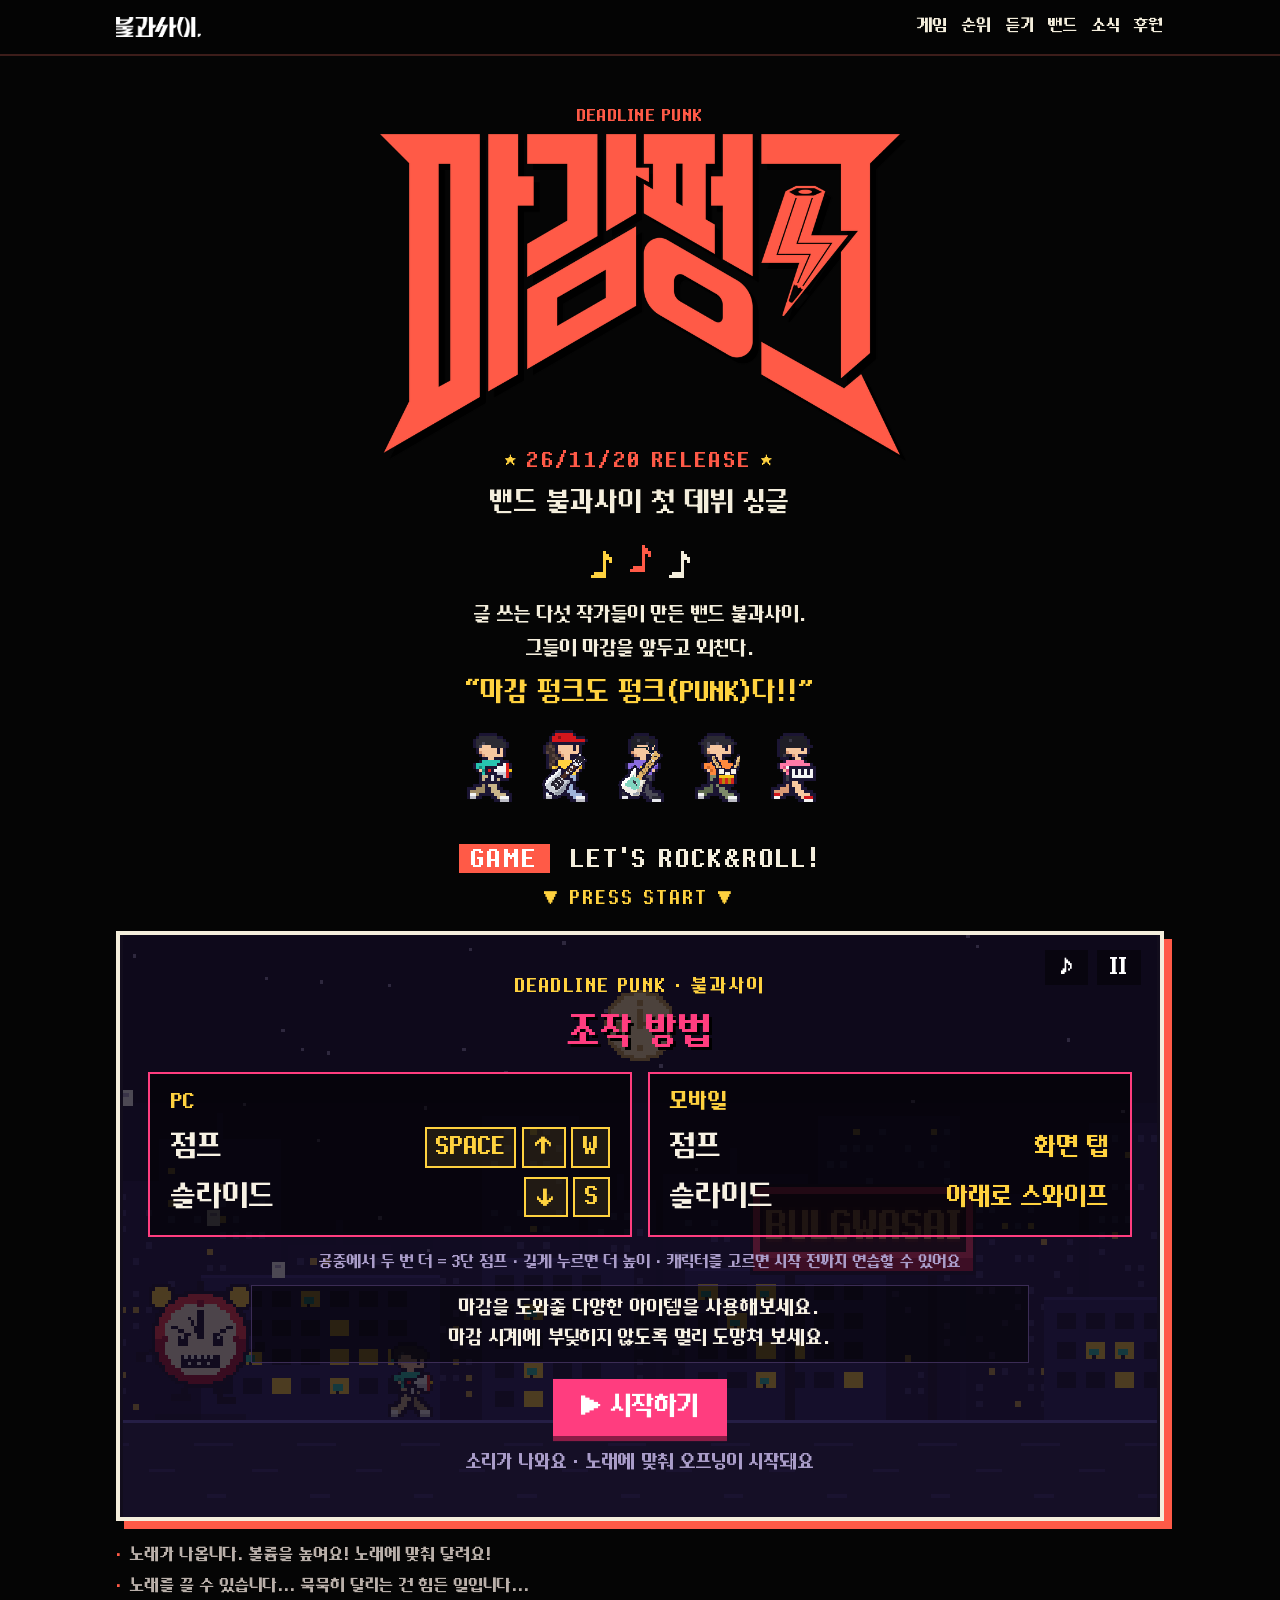
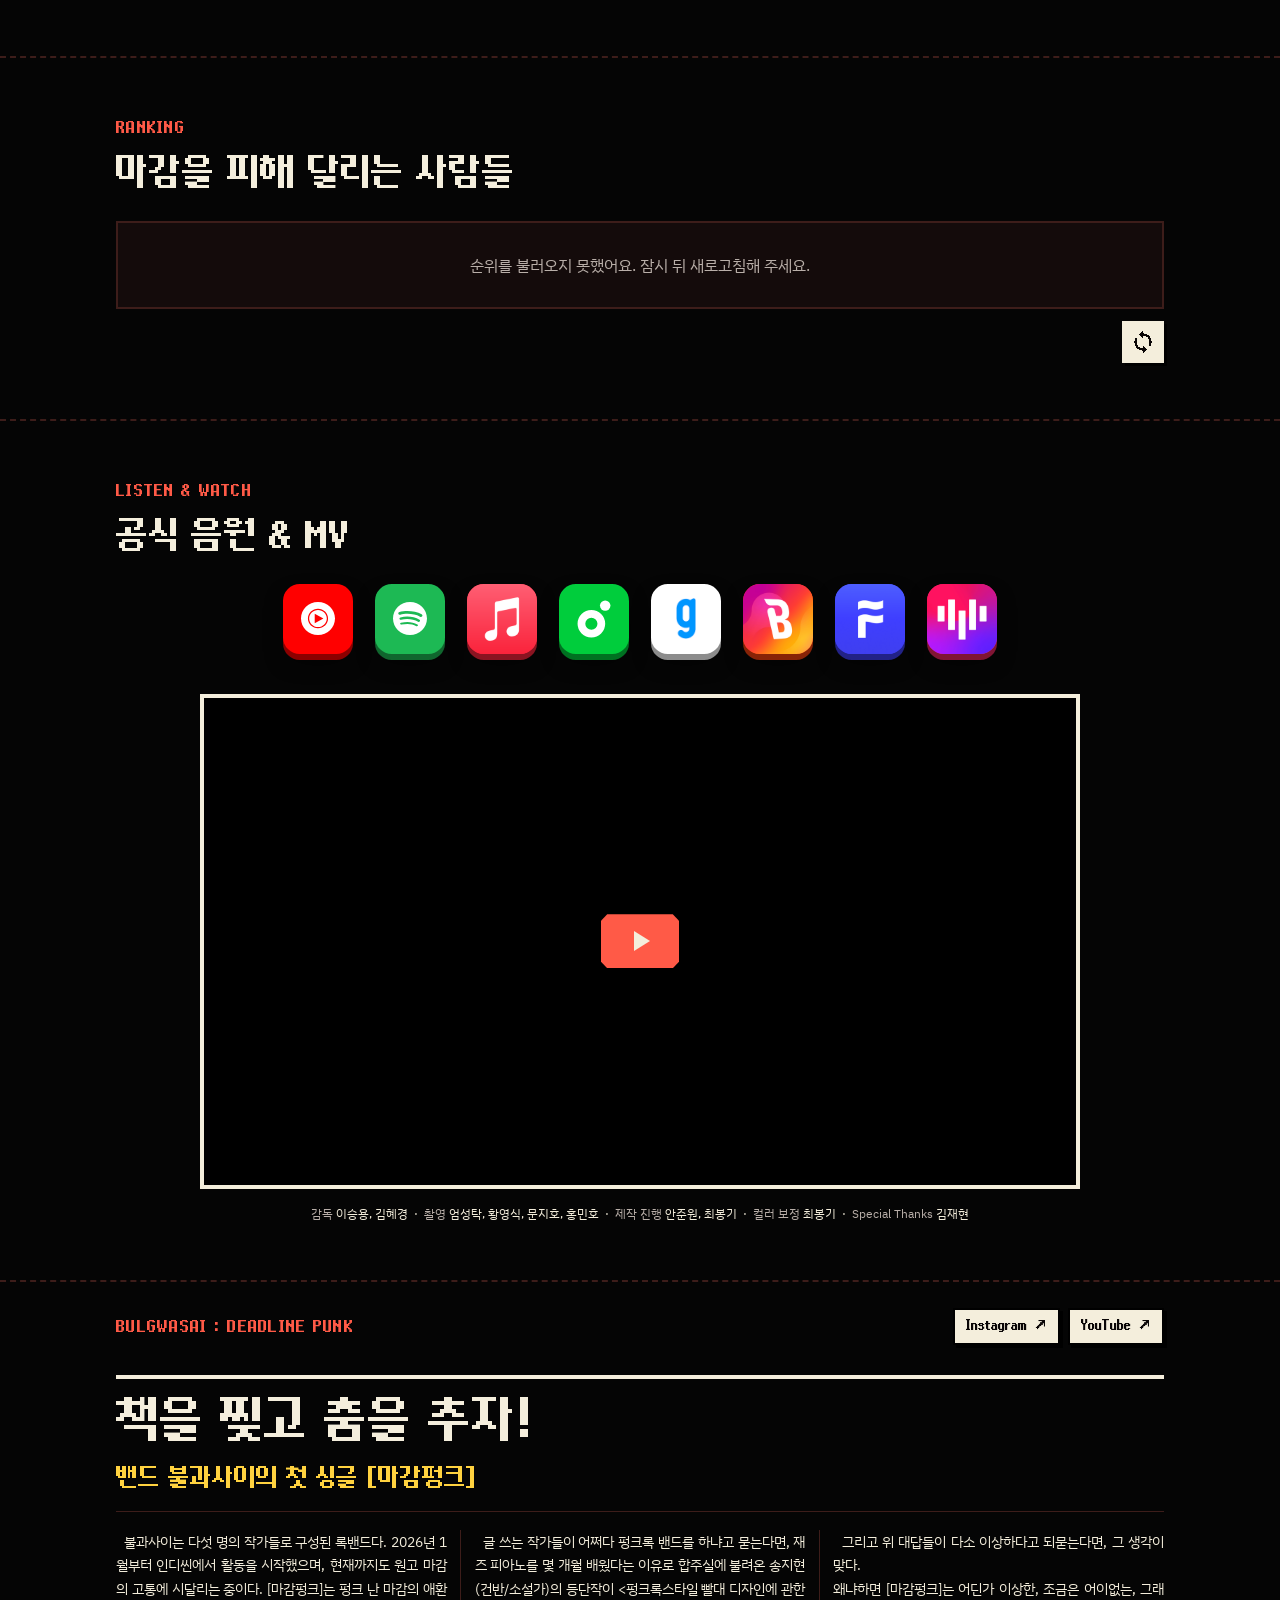
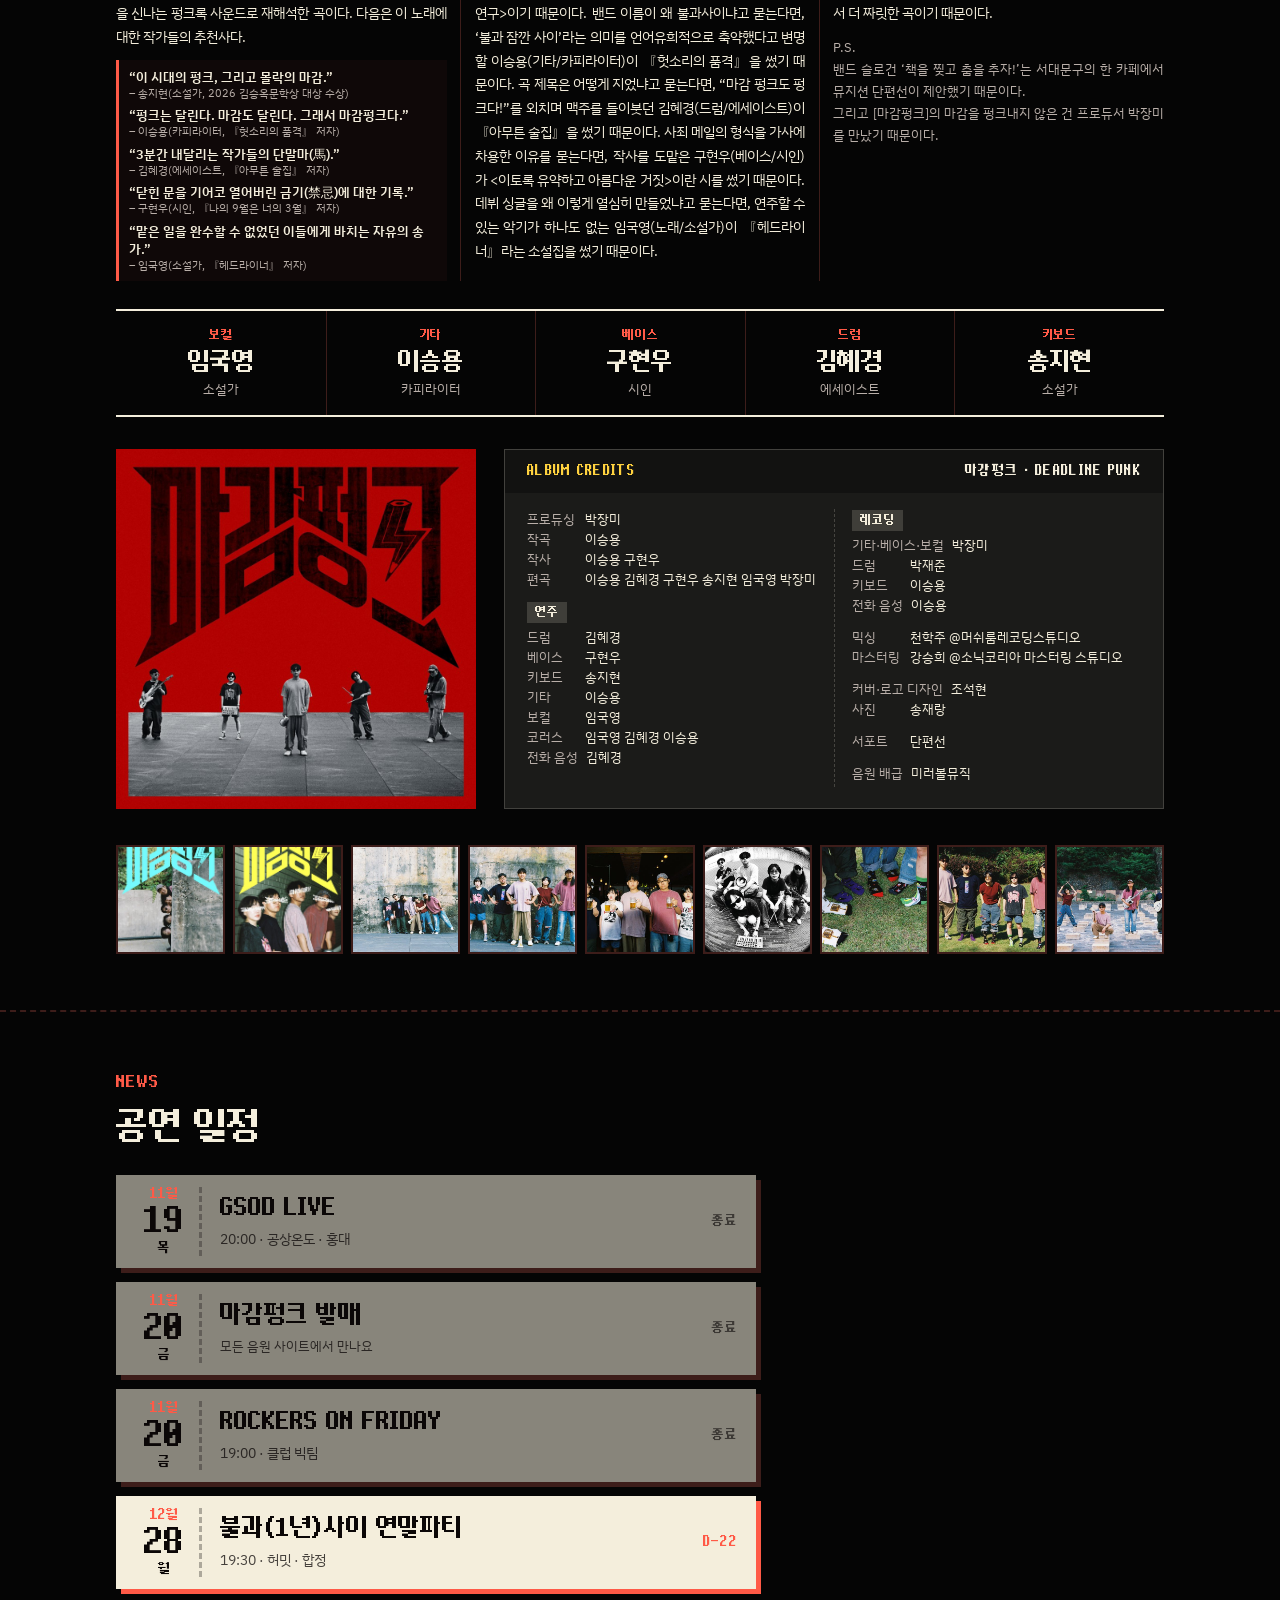
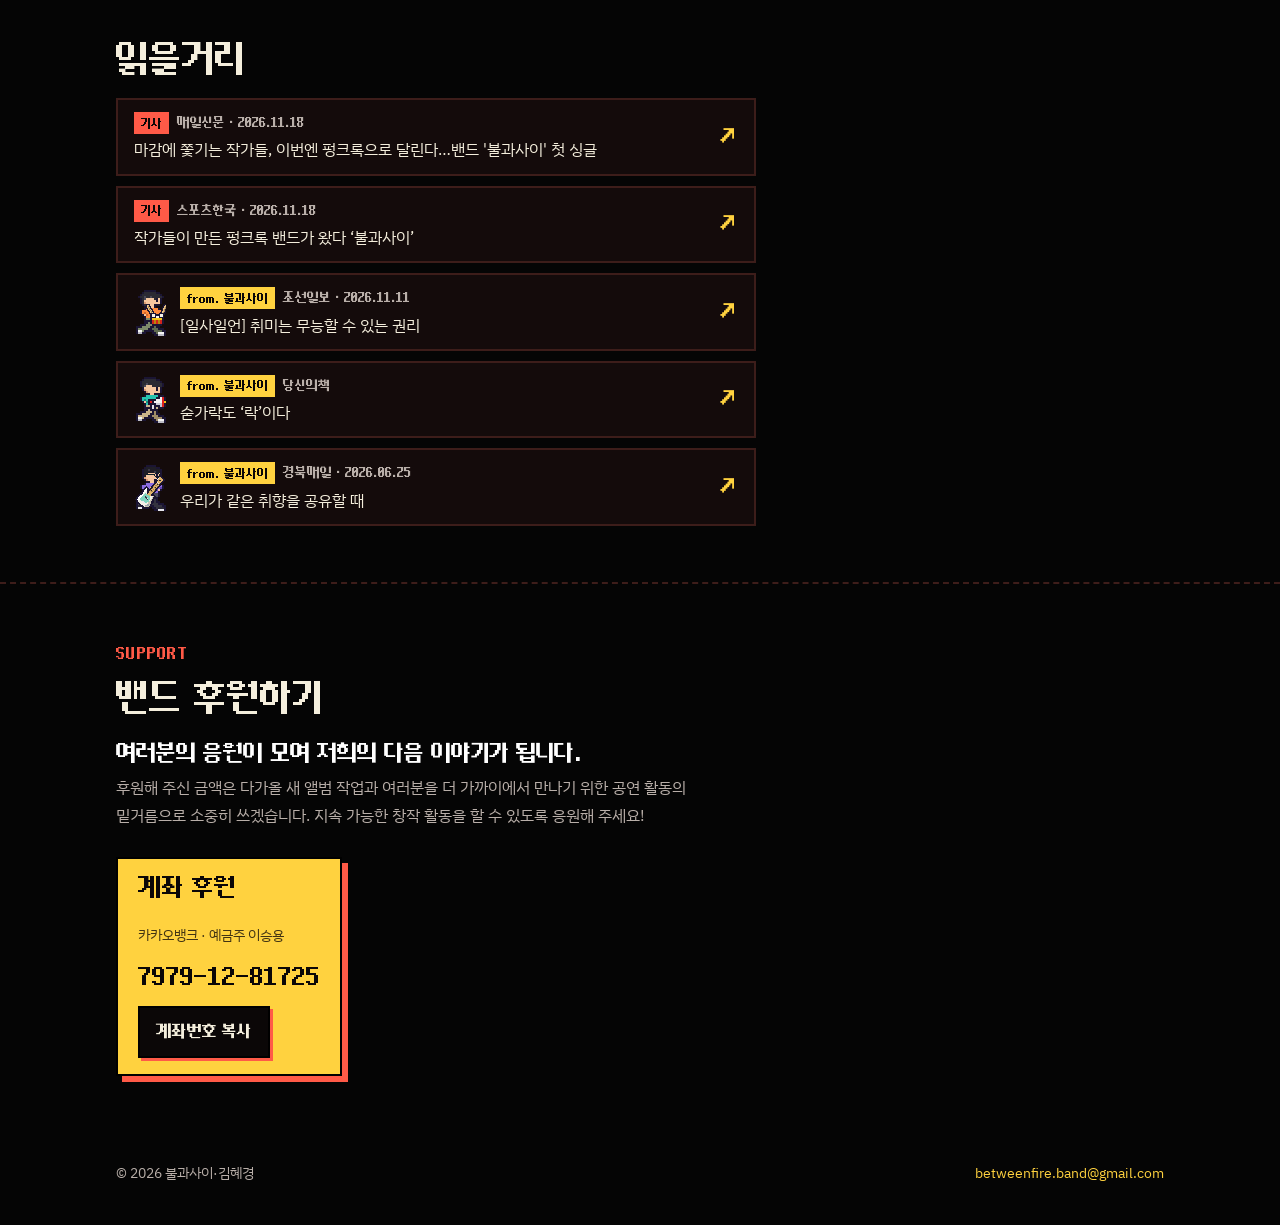
==== index.html @ e988d2bb "Deploy: streaming links, MV inline play, icons, cache v35 Co-Authored-By: Claude Sonnet 5.5 <noreply" ====
<!doctype html>
<html lang="ko">
<head>
<meta charset="utf-8">
<meta name="viewport" content="width=device-width, initial-scale=1, viewport-fit=cover">
<title>불과사이: 마감펑크</title>
<meta name="description" content="밴드 불과사이의 첫 데뷔 싱글 '마감펑크' 26/11/20 발매. 마감을 피해 달리는 러너 게임으로 순위를 겨뤄 보세요.">
<meta property="og:title" content="불과사이: 마감펑크">
<meta property="og:description" content="밴드 불과사이의 첫 데뷔 싱글 '마감펑크' 11.20 공개">
<meta property="og:type" content="website">
<meta property="og:site_name" content="불과사이">
<meta property="og:url" content="https://bulgwasai.com/">
<meta property="og:image" content="https://bulgwasai.com/img/og-thumbnail.png">
<meta property="og:image:width" content="1200">
<meta property="og:image:height" content="630">
<meta property="og:image:alt" content="마감펑크 DEADLINE PUNK · 2026.11.20 싱글 발매">
<meta name="twitter:card" content="summary_large_image">
<meta name="twitter:title" content="불과사이: 마감펑크">
<meta name="twitter:description" content="밴드 불과사이의 첫 데뷔 싱글 '마감펑크' 11.20 공개">
<meta name="twitter:image" content="https://bulgwasai.com/img/og-thumbnail.png">
<link rel="canonical" href="https://bulgwasai.com/">
<link rel="preload" href="fonts/Mulmaru.woff2" as="font" type="font/woff2" crossorigin>
<link rel="stylesheet" href="https://fonts.googleapis.com/css2?family=IBM+Plex+Sans+KR:wght@400;600&display=swap">
<link rel="stylesheet" href="styles.css?v=35">
</head>
<body>
<!--BODY-START-->
<header class="topbar">
  <div class="wrap">
    <a class="brand" href="#play"><img src="img/logo.png" alt="불과사이" width="205" height="48"></a>
    <nav class="nav" aria-label="섹션 바로가기">
      <a href="#play">게임</a>
      <a href="#rank">순위</a>
      <a href="#listen">듣기</a>
      <a href="#band">밴드</a>
      <a href="#schedule">소식</a>
      <a href="#support">후원</a>
    </nav>
  </div>
</header>

<main>
  <section id="play">
    <div class="wrap">
      <div class="hero-head">
        <div class="hero-title">
          <p class="kicker">DEADLINE PUNK</p>
          <h1 class="title-logo"><img src="img/title-logo.png" alt="마감펑크" width="900" height="555"></h1>
        </div>
      </div>

      <div class="release">
        <div class="ticket">
          <span class="t-label">26/11/20 RELEASE</span>
          <span class="t-main">밴드 불과사이 첫 데뷔 싱글</span>
          <span class="notes" aria-hidden="true"><i class="n1"></i><i class="n2"></i><i class="n3"></i></span>
        </div>
        <p class="mission">글 쓰는 다섯 작가들이 만든 밴드 불과사이.<br>그들이 마감을 앞두고 외친다.<span class="m-quote">“마감 펑크도 펑크(PUNK)다!!”</span></p>
        <ul class="crew" aria-label="게임 캐릭터 다섯 명">
          <li><span class="crew-sprite" style="--sheet:url(img/runners/vocal.png); --delay:-0.00s"></span></li>
          <li><span class="crew-sprite" style="--sheet:url(img/runners/guitar.png); --delay:-0.29s"></span></li>
          <li><span class="crew-sprite" style="--sheet:url(img/runners/bass.png); --delay:-0.58s"></span></li>
          <li><span class="crew-sprite" style="--sheet:url(img/runners/drums.png); --delay:-0.87s"></span></li>
          <li><span class="crew-sprite" style="--sheet:url(img/runners/keys.png); --delay:-1.16s"></span></li>
        </ul>
        <a class="leader" id="leader" href="#rank" aria-live="polite" hidden></a>
        <canvas class="crowd" id="crowd" width="130" height="24" aria-hidden="true" hidden></canvas>
        <a class="cue" href="#stage" aria-label="게임으로 이동">
          <span class="cue-game"><b>GAME</b> LET'S ROCK&amp;ROLL!</span>
          <span class="cue-go"><span>▼</span> PRESS START <span>▼</span></span>
        </a>
      </div>

      <div class="stage" id="stage">
        <div class="stage-empty" id="stage-empty">
          <div class="runner">&gt;&gt; RUN FROM THE DEADLINE &gt;&gt;</div>
          <p>게임을 준비하고 있어요. 아래에서 순위표 저장을 미리 시험해 볼 수 있습니다.</p>
          <form class="demo-form" id="demo-form">
            <input id="demo-name" aria-label="닉네임" maxlength="12" placeholder="닉네임 (12자)" autocomplete="nickname">
            <button class="btn" type="submit">테스트 기록 남기기</button>
          </form>
        </div>
      </div>
      <ul class="play-notes">
        <li>노래가 나옵니다. 볼륨을 높여요! 노래에 맞춰 달려요!</li>
        <li>노래를 끌 수 있습니다... 묵묵히 달리는 건 힘든 일입니다...</li>
      </ul>
    </div>
  </section>

  <section id="rank">
    <div class="wrap">
      <p class="kicker">RANKING</p>
      <h2>마감을 피해 달리는 사람들</h2>
      <div class="board" id="board" aria-live="polite">
        <div class="board-empty">순위를 불러오는 중이에요.</div>
      </div>
      <div class="board-note">
        <span id="board-mode"></span>
        <button class="pencil-btn" type="button" id="board-refresh" aria-label="순위 새로고침" title="새로고침"><svg class="refresh-ico" viewBox="0 0 24 24" aria-hidden="true" shape-rendering="crispEdges"><path fill="currentColor" d="M12 4V1L8 5l4 4V6c3.3 0 6 2.7 6 6 0 1-.25 1.95-.7 2.8l1.45 1.45A7.9 7.9 0 0 0 20 12c0-4.4-3.6-8-8-8zm0 14c-3.3 0-6-2.7-6-6 0-1 .25-1.95.7-2.8L5.25 7.75A7.9 7.9 0 0 0 4 12c0 4.4 3.6 8 8 8v3l4-4-4-4v3z"/></svg></button>
      </div>
    </div>
  </section>

  <section id="listen">
    <div class="wrap">
      <p class="kicker">LISTEN &amp; WATCH</p>
      <h2>공식 음원 &amp; MV</h2>
      <nav class="stream-row" id="stream-list" aria-label="음악 사이트에서 듣기"></nav>
      <div class="mv" id="mv"></div>
      <p class="mv-credits" id="mv-credits" aria-label="뮤직비디오 크레딧"></p>
    </div>
  </section>

  <section id="band">
    <div class="wrap">
      <div class="band-top">
        <p class="kicker">BULGWASAI : DEADLINE PUNK</p>
        <div class="socials" id="socials"></div>
      </div>
      <header class="news-head">
        <h2 data-bind="band.headline"></h2>
        <p class="news-sub" data-bind="band.subhead"></p>
      </header>
      <article class="news" id="news"></article>
      <ul class="lineup" id="members" aria-label="멤버"></ul>
      <div class="release-credits">
        <figure class="cover"><img src="img/cover.jpg" alt="마감펑크 앨범 커버" width="900" height="900" loading="lazy"></figure>
        <div class="cred-panel" aria-label="마감펑크 앨범 크레딧">
          <div class="cred-head"><span>ALBUM CREDITS</span><span>마감펑크 · DEADLINE PUNK</span></div>
          <div class="cred" id="credits"></div>
        </div>
      </div>
      <div class="gallery" id="gallery" aria-label="밴드 사진"></div>
    </div>
  </section>

  <section id="schedule">
    <div class="wrap">
      <p class="kicker">NEWS</p>
      <h2>공연 일정</h2>
      <ul class="gigs" id="gigs"></ul>
      <h2 class="news-title">읽을거리</h2>
      <ul class="press" id="press"></ul>
    </div>
  </section>

  <section id="support">
    <div class="wrap">
      <p class="kicker">SUPPORT</p>
      <h2>밴드 후원하기</h2>
      <p class="lede" data-bind="support.intro"></p>
      <div class="support-grid" id="support-grid"></div>
    </div>
  </section>
</main>

<footer>
  <div class="wrap">
    <span data-bind="band.copyright"></span>
    <span class="footer-contact" data-bind="band.contact"></span>
  </div>
</footer>

<div class="toast" id="toast" role="status" hidden></div>
<div class="lightbox" id="lightbox" role="dialog" aria-modal="true" aria-label="사진 크게 보기" hidden>
  <button class="lb-btn lb-close" type="button" id="lb-close" aria-label="닫기">✕</button>
  <button class="lb-btn lb-prev" type="button" id="lb-prev" aria-label="이전 사진">‹</button>
  <figure><img id="lb-img" alt=""><figcaption id="lb-cap"></figcaption></figure>
  <button class="lb-btn lb-next" type="button" id="lb-next" aria-label="다음 사진">›</button>
</div>
<!--BODY-END-->
<script src="config.js?v=35"></script>
<script src="leaderboard.js?v=35"></script>
<script src="app.js?v=35"></script>
</body>
</html>
---- styles.css ----
/* 물마루 (Mushsooni, SIL OFL 1.1). 12px 픽셀 격자라 12의 배수 크기에서 가장 선명합니다. */
@font-face { font-family: "Mulmaru"; src: url("fonts/Mulmaru.woff2") format("woff2"); font-weight: 400; font-display: swap; }

/* 레이아웃: 한 줄 세로 흐름. 게임 화면이 첫 화면을 차지하고, 아래로 순위 → 듣기 → 밴드 → 후원.
   단일 다크 테마(야간 마감 작업실 느낌)를 의도적으로 고정합니다. */
:root {
  color-scheme: dark;
  --night: #050505;      /* 배경: 새벽 3시 작업실 */
  --desk: #140b0b;       /* 패널 */
  --line: #3d1d1a;       /* 테두리 */
  --paper: #f4eedc;      /* 본문: 원고지 */
  --muted: #b9afa9;      /* 보조 글씨 */
  --overdue: #ff5a47;    /* 강조: 마감 초과 빨강 */
  --postit: #ffd23f;     /* 보조 강조: 포스트잇 */
  --ink: #0b0707;        /* 밝은 배경 위 글씨 */

  --f-hero: "Mulmaru", "Apple SD Gothic Neo", "Malgun Gothic", sans-serif;
  --f-display: "Mulmaru", "Apple SD Gothic Neo", "Malgun Gothic", sans-serif;
  --f-pixel: "Mulmaru", "Apple SD Gothic Neo", "Malgun Gothic", sans-serif;
  --f-body: "IBM Plex Sans KR", "Apple SD Gothic Neo", "Malgun Gothic", system-ui, sans-serif; /* 긴 글 */

  --step--1: 0.9rem;
  --step-0: 1rem;
  --step-1: 24px;
  --step-2: 24px;
  --step-3: clamp(24px, 6vw, 36px);
  --step-4: clamp(48px, 14vw, 96px);

  --wrap: 1080px;
  --pixel-shadow: 4px 4px 0 0 #000;
}

* { box-sizing: border-box; }
[hidden] { display: none !important; }
html { scroll-behavior: smooth; }
@media (prefers-reduced-motion: reduce) { html { scroll-behavior: auto; } }

body {
  margin: 0; font-synthesis: none; -webkit-font-smoothing: antialiased;
  background: var(--night);
  color: var(--paper);
  font-family: var(--f-body);
  font-size: var(--step-0);
  line-height: 1.75;
  word-break: keep-all;
  -webkit-font-smoothing: antialiased;
}
body::before {
  content: ""; position: fixed; inset: 0 0 auto;
  height: env(safe-area-inset-top, 0px); z-index: 30; background: var(--night);
}

a { color: var(--postit); }
a:focus-visible, button:focus-visible, input:focus-visible {
  outline: 3px solid var(--postit); outline-offset: 2px;
}

.wrap {
  max-width: var(--wrap); margin: 0 auto;
  padding-left: max(16px, env(safe-area-inset-left, 0px));
  padding-right: max(16px, env(safe-area-inset-right, 0px));
}

/* 상단 바 */
.topbar {
  position: sticky; top: env(safe-area-inset-top, 0px); z-index: 20;
  background: color-mix(in srgb, var(--night) 92%, transparent);
  backdrop-filter: blur(6px);
  border-bottom: 2px solid var(--line);
}
.topbar .wrap {
  display: flex; align-items: center; justify-content: space-between;
  gap: 12px; padding-block: 10px; flex-wrap: wrap;
}
.brand img { display: block; height: 20px; width: auto; }
.brand { font-family: var(--f-pixel); font-size: var(--step-0); letter-spacing: 0.06em; color: var(--muted); }
.brand b { color: var(--paper); font-weight: 400; }
.nav { display: flex; gap: 4px 14px; flex-wrap: wrap; }
.nav a {
  font-family: var(--f-pixel); font-size: var(--step-0) !important;
  color: var(--paper); text-decoration: none; font-size: var(--step--1);
  padding: 2px 0; border-bottom: 2px solid transparent;
}
.nav a:hover { border-bottom-color: var(--overdue); }

/* 섹션 공통 */
section { padding-block: 56px; border-bottom: 2px dashed var(--line); }
section:last-of-type { border-bottom: 0; }
.kicker {
  font-family: var(--f-pixel); font-size: var(--step-0);
  letter-spacing: 0.08em; color: var(--overdue); margin: 0 0 8px;
}
h2 {
  font-family: var(--f-display); font-weight: 400; font-size: var(--step-3);
  line-height: 1.3; margin: 0 0 24px; text-wrap: balance;
}
h3 { font-family: var(--f-display); font-weight: 400; font-size: var(--step-1); line-height: 1.3; margin: 0 0 10px; text-wrap: balance; }
.lede { color: var(--muted); max-width: 62ch; margin: -12px 0 28px; }
.placeholder { color: var(--muted); font-style: italic; }

/* 히어로 + 게임 */
#play { padding-block: 36px 56px; }
.hero-head {
  display: flex; align-items: flex-end; justify-content: space-between;
  gap: 16px 24px; flex-wrap: wrap; margin-bottom: 0;
}
.hero-title { min-width: 0; }
.hero-title h1 {
  font-family: var(--f-hero); font-weight: 400; font-size: var(--step-4);
  line-height: 1; margin: 0; letter-spacing: 0;
  text-shadow: 5px 5px 0 var(--overdue);
}
.hero-title p { margin: 10px 0 0; color: var(--muted); }
.hero-title .en { font-family: var(--f-pixel); color: var(--paper); letter-spacing: 0.1em; }

.stamp {
  font-family: var(--f-display); font-weight: 400; color: var(--overdue);
  border: 4px solid var(--overdue); padding: 6px 14px 4px;
  transform: rotate(-6deg); text-align: center; line-height: 1.1;
  font-size: var(--step-2); flex: none; line-height: 1.25;
}
.stamp small {
  display: block; font-family: var(--f-pixel); font-size: 0.7rem;
  letter-spacing: 0.08em; color: var(--paper);
}
.stamp .clock { font-family: var(--f-pixel); font-size: 0.85rem; margin-top: 4px; font-variant-numeric: tabular-nums; }

.stage {
  position: relative; width: 100%; max-width: 100%; aspect-ratio: 16 / 9;
  background: #000; border: 4px solid var(--paper); box-shadow: 8px 8px 0 0 var(--overdue);
  overflow: hidden;
}
.stage iframe { position: absolute; inset: 0; width: 100%; height: 100%; border: 0; display: block; }
.stage-empty {
  position: absolute; inset: 0; display: grid; place-content: center; gap: 14px;
  text-align: center; padding: 16px;
  background:
    linear-gradient(transparent 0 calc(100% - 22%), #3d1d1a calc(100% - 22%) calc(100% - 21%), var(--desk) 0),
    radial-gradient(circle at 80% 22%, #2a1210 0 6%, transparent 6.5%),
    var(--night);
  image-rendering: pixelated;
}
.stage-empty .runner { font-family: var(--f-pixel); font-size: clamp(1rem, 3vw, 1.6rem); color: var(--postit); }
.stage-empty p { margin: 0; color: var(--muted); font-size: var(--step--1); }
.demo-form { display: flex; gap: 8px; justify-content: center; flex-wrap: wrap; }
.demo-form input {
  font: inherit; font-size: var(--step--1); padding: 8px 10px; width: 11em;
  background: var(--desk); color: var(--paper); border: 2px solid var(--line);
}

.play-hint { margin: 18px 0 0; color: var(--muted); font-size: var(--step--1); }

/* 버튼 */
.btn {
  display: inline-flex; align-items: center; justify-content: center; gap: 8px;
  font: inherit; font-family: var(--f-pixel); font-weight: 400; font-size: var(--step-0);
  padding: 10px 16px; border: 2px solid #000; cursor: pointer;
  background: var(--postit); color: var(--ink); text-decoration: none;
  box-shadow: var(--pixel-shadow); transition: transform 80ms, box-shadow 80ms;
}
.btn:hover { transform: translate(-1px, -1px); box-shadow: 5px 5px 0 0 #000; }
.btn:active { transform: translate(3px, 3px); box-shadow: 1px 1px 0 0 #000; }
.btn.alt { background: var(--paper); }
.btn[aria-disabled="true"] {
  background: transparent; color: var(--muted); border-color: var(--line);
  box-shadow: none; cursor: not-allowed; transform: none;
}
@media (prefers-reduced-motion: reduce) { .btn { transition: none; } }

/* 순위 */
.board { border: 2px solid var(--line); background: var(--desk); overflow-x: auto; }
.board table { width: 100%; border-collapse: collapse; font-variant-numeric: tabular-nums; font-family: var(--f-pixel); font-size: 1.05rem; }
.board th, .board td { padding: 10px 14px; text-align: left; white-space: nowrap; }
.board th {
  font-family: var(--f-pixel); font-weight: 400; font-size: 0.75rem; letter-spacing: 0.1em;
  color: var(--muted); border-bottom: 2px solid var(--line);
}
.board td.num, .board th.num { text-align: right; }
.board tbody tr + tr td { border-top: 1px solid var(--line); }
.board .rank { font-family: var(--f-pixel); width: 3.5em; }
.board tr.top1 .rank { color: var(--postit); }
.board tr.top2 .rank, .board tr.top3 .rank { color: var(--paper); }
.board tr.top1 td { background: color-mix(in srgb, var(--postit) 10%, transparent); }
.board tr.mine td { background: color-mix(in srgb, var(--overdue) 18%, transparent); }
.board .name { white-space: normal; overflow-wrap: anywhere; min-width: 8em; }
.board .when { color: var(--muted); font-size: var(--step--1); }
.board .msg { font-family: var(--f-pixel); font-size: 0.95rem; color: var(--paper); white-space: normal; overflow-wrap: anywhere; min-width: 9em; -webkit-font-smoothing: auto; }
.board .msg:empty::before { content: "-"; color: var(--muted); }
.board-empty { padding: 28px 16px; text-align: center; color: var(--muted); }
.board-note { display: flex; justify-content: space-between; gap: 8px 16px; flex-wrap: wrap; margin-top: 12px; font-size: var(--step--1); color: var(--muted); }
.board-note .mode { color: var(--postit); }

/* 듣기 / 뮤비 */
.listen-grid { display: grid; grid-template-columns: minmax(0, 6fr) minmax(0, 6fr); gap: 32px; align-items: start; }
.stream-list { display: grid; grid-template-columns: repeat(2, minmax(0, 1fr)); gap: 12px; }
.stream-list .btn { justify-content: space-between; width: 100%; }
.btn span { white-space: nowrap; }
.stream-list .btn span:last-child { font-size: 0.85rem; opacity: 0.8; }
.credits { margin: 18px 0 0; color: var(--muted); font-size: var(--step--1); }
.mv { position: relative; aspect-ratio: 16 / 9; max-width: 100%; border: 4px solid var(--paper); background: #000; }
.mv iframe { position: absolute; inset: 0; width: 100%; height: 100%; border: 0; }
.mv-link {
  position: absolute; inset: 0; display: grid; place-content: center; gap: 10px; text-align: center;
  color: var(--paper); text-decoration: none; padding: 16px;
}
.mv-link .play {
  width: 64px; height: 44px; margin: 0 auto; background: var(--overdue);
  clip-path: polygon(0 12%, 8% 0, 92% 0, 100% 12%, 100% 88%, 92% 100%, 8% 100%, 0 88%);
  display: grid; place-content: center;
}
.mv-link .play::after { content: ""; border-left: 16px solid var(--paper); border-top: 10px solid transparent; border-bottom: 10px solid transparent; margin-left: 4px; }

/* 밴드 */
.band-grid { display: grid; grid-template-columns: minmax(0, 7fr) minmax(0, 5fr); gap: 32px; }
.band-grid .bio p { margin: 0 0 14px; max-width: 62ch; }
.members { list-style: none; margin: 0; padding: 0; border-top: 2px solid var(--line); }
.members li { display: flex; justify-content: space-between; gap: 12px; padding: 10px 0; border-bottom: 1px solid var(--line); }
.members .part { font-family: var(--f-pixel); font-size: 0.75rem; color: var(--muted); letter-spacing: 0.08em; align-self: center; }
.socials { display: flex; gap: 10px; flex-wrap: wrap; margin-top: 20px; }
.contact { margin-top: 16px; font-size: var(--step--1); color: var(--muted); }

/* 후원 */
.support-grid { display: grid; grid-template-columns: repeat(auto-fit, minmax(240px, 1fr)); gap: 16px; }
.support-card {
  border: 2px solid var(--line); background: var(--desk); padding: 18px;
  display: flex; flex-direction: column; gap: 10px; min-width: 0;
}
.support-card p { margin: 0; color: var(--muted); font-size: var(--step--1); }
.support-card .btn { align-self: flex-start; }
.account-number { font-family: var(--f-pixel); font-size: var(--step-1); color: var(--paper); overflow-wrap: anywhere; user-select: all; }

footer { padding-block: 28px 40px; color: var(--muted); font-size: var(--step--1); }
footer .wrap { display: flex; justify-content: space-between; gap: 8px 16px; flex-wrap: wrap; }

/* 저장 알림 */
.toast {
  position: fixed; left: 50%; transform: translateX(-50%);
  bottom: calc(20px + env(safe-area-inset-bottom, 0px)); z-index: 40;
  background: var(--paper); color: var(--ink); border: 2px solid #000; box-shadow: var(--pixel-shadow);
  padding: 10px 16px; font-size: var(--step--1); max-width: calc(100% - 32px);
}

@media (max-width: 760px) {
  section { padding-block: 44px; }
  .listen-grid, .band-grid { grid-template-columns: minmax(0, 1fr); }
  .stamp { transform: rotate(-4deg); }
}
@media (max-width: 1000px) and (min-width: 761px) {
  .stream-list { grid-template-columns: minmax(0, 1fr); }
}
@media (max-width: 420px) {
  .stream-list { grid-template-columns: minmax(0, 1fr); }
  .board th, .board td { padding: 8px 10px; }
  .board .dist, .board .when { display: none; }
}

/* 픽셀 폰트 요소는 계단 모양을 살려 렌더링 */
h1, h2, h3, .kicker, .stamp, .btn, .nav a, .brand, .board table { -webkit-font-smoothing: none; font-smooth: never; }

/* 음악 사이트 로고 한 줄: 앱 아이콘 모양 */
.stream-row { display: flex; justify-content: center; gap: clamp(16px, 4vw, 32px); }
.stream-tile {
  width: clamp(64px, 17vw, 88px); aspect-ratio: 1; display: grid; place-items: center;
  background: var(--tile); border-radius: 24%; text-decoration: none;
  box-shadow: 0 6px 0 0 color-mix(in srgb, var(--tile) 55%, #000), 0 10px 24px -8px #000;
  transition: transform 120ms ease, box-shadow 120ms ease;
}
.stream-tile img { width: 48%; height: auto; display: block; }
.stream-tile img.wide { width: 78%; }
a.stream-tile[href]:hover { transform: translateY(-3px); }
a.stream-tile[href]:active { transform: translateY(3px); box-shadow: 0 2px 0 0 color-mix(in srgb, var(--tile) 55%, #000); }
.stream-tile[aria-disabled="true"] { cursor: default; }
.stream-note { text-align: center; color: var(--muted); font-size: var(--step--1); margin: 28px 0 0; }
#listen .mv { max-width: 880px; margin: 40px auto 0; }
#listen .credits { text-align: center; }
@media (prefers-reduced-motion: reduce) { .stream-tile { transition: none; } }

/* 후원: 계좌 하나 */
.support-grid:has(> .account:only-child) { grid-template-columns: minmax(0, 480px); }

/* 헤드라인 로고 */
.hero-title .kicker { color: var(--overdue); }
.hero-title h1.title-logo { text-shadow: none; line-height: 0; margin: 4px 0 0; width: min(100%, 520px); }
.title-logo img { display: block; width: 100%; height: auto; filter: drop-shadow(6px 6px 0 #000); }

/* 히어로 가운데 정렬 */
.hero-head { justify-content: center; text-align: center; }
.hero-title { display: flex; flex-direction: column; align-items: center; }
.play-hint { text-align: center; }

/* 밴드 사진 갤러리 */
.gallery { display: grid; grid-template-columns: repeat(9, minmax(0, 1fr)); gap: 8px; margin-top: 36px; }
.gallery .photo {
  position: relative; aspect-ratio: 1; max-width: 100%; padding: 0; margin: 0; overflow: hidden;
  border: 2px solid var(--line); background: var(--desk); cursor: zoom-in; display: block;
}
.gallery .photo img { width: 100%; height: 100%; object-fit: cover; display: block; transition: transform 300ms ease; }
.gallery button.photo:hover img { transform: scale(1.04); }
.gallery .photo.empty { cursor: default; display: grid; place-items: center; border-style: dashed; color: var(--muted); font-size: var(--step--1); }
@media (max-width: 760px) {
  .gallery { grid-template-columns: repeat(3, minmax(0, 1fr)); gap: 6px; }
}
@media (prefers-reduced-motion: reduce) { .gallery .photo img { transition: none; } }

.lightbox {
  position: fixed; inset: 0; z-index: 50; display: grid; grid-template-columns: auto 1fr auto; align-items: center; gap: 8px;
  padding: calc(16px + env(safe-area-inset-top, 0px)) max(16px, env(safe-area-inset-right, 0px)) calc(16px + env(safe-area-inset-bottom, 0px)) max(16px, env(safe-area-inset-left, 0px));
  background: color-mix(in srgb, #000 88%, transparent);
}
.lightbox figure { margin: 0; min-width: 0; display: grid; justify-items: center; gap: 10px; }
.lightbox img { max-width: 100%; max-height: 80vh; object-fit: contain; border: 3px solid var(--paper); }
.lightbox figcaption { color: var(--paper); font-size: var(--step--1); text-align: center; }
.lb-btn { font: inherit; font-family: var(--f-pixel); font-size: 28px; line-height: 1; color: var(--paper); background: transparent; border: 2px solid var(--paper); width: 48px; height: 48px; cursor: pointer; }
.lb-btn:hover { background: var(--paper); color: var(--ink); }
.lb-close { position: absolute; top: calc(16px + env(safe-area-inset-top, 0px)); right: max(16px, env(safe-area-inset-right, 0px)); font-size: 20px; }
@media (max-width: 520px) { .lb-prev, .lb-next { display: none; } .lightbox { grid-template-columns: 1fr; } }

.board .char { color: var(--muted); }
@media (max-width: 560px) { .board table { font-size: 0.95rem; } .board th, .board td { padding: 8px 7px; } .board .name { min-width: 4em; } .board .msg { min-width: 5em; font-size: 12px; } .board .char { font-size: 0.85rem; } }

/* 밴드 소개: 신문 기사처럼 단 나눔 */
.news-head { border-top: 4px solid var(--paper); border-bottom: 1px solid var(--line); padding-block: 14px 12px; margin-bottom: 18px; }
.news-head h2 { margin: 0; font-size: clamp(28px, 6vw, 48px); line-height: 1.2; }
.news-sub { margin: 6px 0 0; font-family: var(--f-pixel); font-size: var(--step-1); color: var(--postit); }
.news {
  columns: 3 16em; column-gap: 28px; column-rule: 1px solid var(--line);
  font-size: 14px; line-height: 1.7; text-align: justify; word-break: normal; overflow-wrap: anywhere;
}
.news p { margin: 0 0 0.8em; white-space: pre-line; text-indent: 0.6em; }
.news p.ps { color: var(--muted); text-indent: 0; font-size: 13px; }
.news .quotes { list-style: none; margin: 0 0 0.9em; padding: 10px 12px; border-left: 3px solid var(--overdue); background: color-mix(in srgb, var(--desk) 70%, transparent); text-align: left; break-inside: avoid; }
.news .quotes li + li { margin-top: 8px; }
.news .quotes q { display: block; color: var(--paper); font-weight: 600; quotes: "“" "”"; }
.news .quotes .by { display: block; color: var(--muted); font-size: 12.5px; }

.lineup { list-style: none; margin: 28px 0 0; padding: 0; display: grid; grid-template-columns: repeat(5, minmax(0, 1fr)); border-top: 2px solid var(--paper); border-bottom: 2px solid var(--paper); }
.lineup li { display: flex; flex-direction: column; align-items: center; gap: 2px; padding: 14px 6px; text-align: center; min-width: 0; }
.lineup li + li { border-left: 1px solid var(--line); }
.lineup .part { font-family: var(--f-pixel); font-size: 12px; color: var(--overdue); letter-spacing: 0.06em; }
.lineup strong { font-family: var(--f-display); font-weight: 400; font-size: 24px; line-height: 1.2; }
.lineup .job { font-size: 12.5px; color: var(--muted); }
.band-links { display: flex; justify-content: space-between; align-items: center; gap: 12px 24px; flex-wrap: wrap; margin-top: 18px; }
.band-links .socials { margin: 0; }
.band-links .contact { margin: 0; }
@media (max-width: 560px) {
  .lineup strong { font-size: 16px; }
  .lineup .job { font-size: 11px; }
  .lineup li { padding: 10px 2px; }
}

/* 사진이 아직 없을 때는 자리 표시를 작게 */
.gallery .photo.empty, .gallery .photo.empty:first-child { grid-column: auto; grid-row: auto; aspect-ratio: 4 / 3; }

/* 추천사: 더 작게, 첫 번째 단 안에 */
.news .quotes { padding: 8px 10px; }
.news .quotes li + li { margin-top: 5px; }
.news .quotes q { font-size: 12.5px; line-height: 1.45; }
.news .quotes .by { font-size: 11px; line-height: 1.4; }
@media (min-width: 900px) {
  .news { columns: 3; }
  .news .quotes { break-after: column; margin-bottom: 0; }
}

/* 로고 아래: 발매 티켓 + 게임 안내 (로고·티켓·전광판은 같은 폭) */
.release { --w: min(100%, 520px); display: flex; flex-direction: column; align-items: center; gap: 34px; margin: -12px auto 18px; text-align: center; }
.ticket { width: var(--w); display: flex; flex-direction: column; align-items: center; gap: 8px; }
.notes { display: flex; align-items: flex-end; justify-content: center; gap: 18px; height: 28px; margin-top: 0; --u: 3px; }
.notes i { position: relative; display: block; width: calc(var(--u) * 1); height: calc(var(--u) * 1); margin: 0 18px 0 0; box-shadow: calc(var(--u)*0) calc(var(--u)*8) 0 0 currentColor,calc(var(--u)*1) calc(var(--u)*7) 0 0 currentColor,calc(var(--u)*1) calc(var(--u)*8) 0 0 currentColor,calc(var(--u)*2) calc(var(--u)*7) 0 0 currentColor,calc(var(--u)*2) calc(var(--u)*8) 0 0 currentColor,calc(var(--u)*3) calc(var(--u)*7) 0 0 currentColor,calc(var(--u)*3) calc(var(--u)*8) 0 0 currentColor,calc(var(--u)*4) calc(var(--u)*0) 0 0 currentColor,calc(var(--u)*4) calc(var(--u)*1) 0 0 currentColor,calc(var(--u)*4) calc(var(--u)*2) 0 0 currentColor,calc(var(--u)*4) calc(var(--u)*3) 0 0 currentColor,calc(var(--u)*4) calc(var(--u)*4) 0 0 currentColor,calc(var(--u)*4) calc(var(--u)*5) 0 0 currentColor,calc(var(--u)*4) calc(var(--u)*6) 0 0 currentColor,calc(var(--u)*4) calc(var(--u)*7) 0 0 currentColor,calc(var(--u)*4) calc(var(--u)*8) 0 0 currentColor,calc(var(--u)*5) calc(var(--u)*1) 0 0 currentColor,calc(var(--u)*5) calc(var(--u)*2) 0 0 currentColor,calc(var(--u)*6) calc(var(--u)*2) 0 0 currentColor,calc(var(--u)*6) calc(var(--u)*3) 0 0 currentColor; animation: note-bob 1.2s steps(2, jump-none) infinite; }
.notes .n1 { color: var(--postit); }
.notes .n2 { color: var(--overdue); animation-delay: -0.4s; margin-bottom: 6px; }
.notes .n3 { color: var(--paper); animation-delay: -0.8s; }
@keyframes note-bob { 50% { transform: translateY(-4px); } }
.t-label { font-family: var(--f-pixel); font-size: clamp(15px, 4.4vw, 20px); letter-spacing: 0.12em; color: var(--overdue); -webkit-font-smoothing: none; }
.t-label::before, .t-label::after { content: "★"; font-size: 0.7em; margin: 0 8px; vertical-align: 2px; color: var(--postit); }
.t-main { color: var(--paper); font-family: var(--f-display); font-size: clamp(17px, 5vw, 26px); line-height: 1.25; -webkit-font-smoothing: none; }
.mission { margin: 10px 0 0; width: var(--w); color: var(--paper); font-family: var(--f-display); font-size: clamp(15px, 4.3vw, 19px); line-height: 1.8; -webkit-font-smoothing: none; }
.mission .m-quote {
  display: block; margin-top: 8px; color: var(--postit); font-family: var(--f-display);
  font-size: clamp(19px, 5.4vw, 26px); line-height: 1.35; -webkit-font-smoothing: none;
}
.cue {
  font-family: var(--f-pixel); font-size: 15px; letter-spacing: 0.2em; color: var(--postit); text-decoration: none;
  animation: cue-blink 1.1s steps(2, jump-none) infinite; -webkit-font-smoothing: none;
}
.cue span { display: inline-block; animation: cue-bob 1.1s steps(2, jump-none) infinite; }
@keyframes cue-blink { 50% { opacity: 0.35; } }
@keyframes cue-bob { 50% { transform: translateY(3px); } }

/* 달리는 다섯 캐릭터 (img/runners: tools/make_runners.py 로 생성) */
.crew { list-style: none; margin: -14px 0 0; padding: 0; display: flex; justify-content: center; gap: clamp(10px, 3vw, 28px); --px: 3; }
.crew li { display: flex; flex-direction: column; align-items: center; gap: 6px; }
.crew-sprite {
  display: block; width: calc(16px * var(--px)); height: calc(24px * var(--px));
  background: var(--sheet) 0 0 / calc(128px * var(--px)) 100% no-repeat; image-rendering: pixelated;
  animation: crew-run 1.15s steps(8, jump-none) infinite; animation-delay: var(--delay, 0s);
}
.crew li:nth-child(odd) .crew-sprite { animation-duration: 1.05s; }
@keyframes crew-run { from { background-position: 0% 0; } to { background-position: 100% 0; } }
.crew-part { font-family: var(--f-pixel); font-size: 12px; color: var(--muted); -webkit-font-smoothing: none; }
@media (max-width: 420px) { .crew { --px: 2.5; } }


/* 현재 1위: 픽셀 전광판 */
.leader {
  --led: #ffb627; --led-red: #ff4a3d;
  display: block; width: min(100%, 520px); padding: 10px; text-decoration: none; position: relative; z-index: 1;
  background: #080404; border: 4px solid #3d1d1a; box-shadow: 0 0 0 2px #000, 6px 6px 0 2px #000;
  font-family: var(--f-pixel); -webkit-font-smoothing: none;
}
/* 모서리 나사 */
.leader::before, .leader::after {
  content: ""; position: absolute; top: 3px; width: 4px; height: 4px; background: #6a2d27; box-shadow: 0 calc(100% + 0px) 0 #6a2d27;
}
.leader::before { left: 3px; } .leader::after { right: 3px; }
.leader > * { position: relative; }
/* LED 점 격자 */
.leader .led-head, .leader .led-row, .leader .led-ticker {
  background-color: #0c0606;
  background-image: radial-gradient(circle at 50% 50%, rgba(255,255,255,0.05) 0 1px, transparent 1.4px);
  background-size: 4px 4px;
}
.led-head {
  padding: 6px 0 4px; font-size: 13px; letter-spacing: 0.3em; color: var(--led-red);
  text-shadow: 0 0 6px color-mix(in srgb, var(--led-red) 70%, transparent);
}
.led-blink { animation: led-blink 1s steps(2, jump-none) infinite; }
@keyframes led-blink { 50% { opacity: 0.15; } }
.led-row {
  display: flex; align-items: baseline; justify-content: center; flex-wrap: wrap; gap: 4px 14px; padding: 8px 12px 10px;
  color: var(--led); text-shadow: 0 0 8px color-mix(in srgb, var(--led) 65%, transparent), 0 0 1px var(--led);
}
.led-name { font-size: clamp(22px, 3.4vw, 30px); overflow-wrap: anywhere; }
.led-part { font-size: 14px; opacity: 0.8; }
.led-score { font-size: clamp(22px, 3.4vw, 30px); color: #ffe9a8; font-variant-numeric: tabular-nums; letter-spacing: 0.04em; }
.led-ticker {
  margin-top: 4px; overflow: hidden; white-space: nowrap; padding: 5px 0; font-size: 14px; color: #5cf2a0;
  text-shadow: 0 0 6px color-mix(in srgb, #5cf2a0 60%, transparent);
  border-top: 2px solid #2a1210;
}
.led-ticker span { white-space: pre; display: inline-block; padding-left: 100%; animation: led-scroll 14s linear infinite; }
@keyframes led-scroll { to { transform: translateX(-100%); } }
.leader:hover { border-color: #6a2d27; }
.leader:hover .led-row { color: #ffd36a; }
/* 이름·점수 줄: 오른쪽에서 들어와 멈췄다가 왼쪽으로 빠지는 전광판 동작 */
.led-row { overflow: hidden; }
.led-inner { display: inline-flex; align-items: baseline; flex-wrap: wrap; justify-content: center; gap: 4px 14px; max-width: 100%;
  animation: led-glint 2.4s ease-in-out infinite, led-flick 1.3s steps(1, end) infinite; }
@keyframes led-flick { 0%, 100% { opacity: 1; } 62% { opacity: 0.82; } 68% { opacity: 1; } 90% { opacity: 0.9; } 94% { opacity: 1; } }
@keyframes led-glint { 0%, 100% { filter: brightness(1); } 50% { filter: brightness(1.45) drop-shadow(0 0 6px rgba(255,182,39,.55)); } }

/* 전광판 아래 응원하는 관객 (도트) */
.crowd { display: block; width: min(100%, 520px); height: auto; aspect-ratio: 130 / 24; image-rendering: pixelated; margin-top: -22px; position: relative; z-index: 0; }
.crowd[hidden] { display: none; }
.release .cue { margin-top: 2px; display: flex; flex-direction: column; align-items: center; gap: 4px; animation: none; }
.cue-game { font-family: var(--f-pixel); font-size: clamp(18px, 5.2vw, 24px); letter-spacing: 0.1em; color: var(--paper); -webkit-font-smoothing: none; }
.cue-game b { font-weight: 400; background: var(--overdue); color: #fff; padding: 3px 12px 2px; margin-right: 10px; letter-spacing: 0.1em; }
.cue-go { font-size: 17px; animation: cue-blink 1.1s steps(2, jump-none) infinite; }

/* 뮤직비디오 크레딧: 한 줄로 작게 */
.mv-credits { max-width: 880px; margin: 14px auto 0; text-align: center; font-size: 12px; line-height: 1.8; color: var(--paper); white-space: pre-wrap; }
.mv-credits .mvc { display: inline-block; }
.mv-credits b { font-weight: 400; color: var(--muted); }

/* 밴드: BULGWASAI 줄 + 바로가기 */
.band-top { display: flex; align-items: center; justify-content: space-between; flex-wrap: wrap; gap: 8px 16px; margin-bottom: 8px; }
.band-top .kicker { margin: 0; }
.band-top .socials { margin: 0; gap: 8px; }
.band-top .btn { padding: 5px 11px; font-size: 13px; box-shadow: 3px 3px 0 0 #000; }

/* 앨범 커버 + 크레딧: 커버의 빨강을 별색 패널로 이어 받아 '앨범 크레딧'임이 보이게 */
.release-credits { display: grid; grid-template-columns: minmax(0, 360px) minmax(0, 1fr); gap: 28px; align-items: stretch; margin-top: 32px; }
.release-credits .cover { margin: 0; line-height: 0; align-self: start; }
.release-credits .cover img { width: 100%; height: auto; display: block; }
.cred-panel { background: rgba(244, 238, 220, 0.09); border: 1px solid rgba(244, 238, 220, 0.18); color: var(--paper); display: flex; flex-direction: column; min-width: 0; }
.cred-head {
  display: flex; justify-content: space-between; flex-wrap: wrap; gap: 2px 12px; padding: 10px 22px;
  background: rgba(0, 0, 0, 0.32); color: var(--paper); font-family: var(--f-pixel); font-size: 13px; letter-spacing: 0.1em; -webkit-font-smoothing: none;
}
.cred-head span:first-child { color: var(--postit); }
.cred { columns: 2 14em; column-gap: 36px; padding: 16px 22px 8px; font-size: 12.5px; line-height: 1.6; column-rule: 1px dashed rgba(244, 238, 220, 0.2); }
.cred-group { break-inside: avoid; margin: 0 0 12px; }
.cred-title {
  display: inline-block; margin: 0 0 4px; padding: 1px 8px; background: rgba(244, 238, 220, 0.16); color: var(--paper);
  font-family: var(--f-pixel); font-size: 12px; letter-spacing: 0.08em; -webkit-font-smoothing: none;
}
.cred dl { margin: 0; }
.cred dl > div { display: flex; gap: 8px; }
.cred dt { flex: 0 0 auto; min-width: 4em; color: var(--muted); }
.cred dd { margin: 0; color: var(--paper); min-width: 0; overflow-wrap: anywhere; }
@media (max-width: 640px) {
  .release-credits { grid-template-columns: minmax(0, 1fr); align-items: start; }
  .cred { columns: 1; }
  .release-credits .cover { max-width: 300px; justify-self: center; width: 100%; }
}

/* 공연 일정: 픽셀 캘린더 + 일정 카드 */
.sched { display: grid; grid-template-columns: minmax(0, 540px) minmax(0, 1fr); gap: 32px; align-items: start; }
.cal { --u: 3px; border: 4px solid var(--paper); background: var(--desk); box-shadow: 6px 6px 0 #000; }
.cal-head { display: flex; align-items: center; justify-content: space-between; padding: 8px 10px; background: var(--paper); color: var(--ink); font-family: var(--f-pixel); -webkit-font-smoothing: none; }
.cal-title { font-size: 24px; letter-spacing: 0.14em; }
.cal-nav {
  width: 36px; height: 36px; display: grid; place-items: center; font: inherit; font-size: 14px; color: var(--ink);
  background: var(--postit); border: 2px solid #000; box-shadow: 2px 2px 0 #000; cursor: pointer;
}
.cal-nav:active { transform: translate(2px, 2px); box-shadow: none; }
.cal-grid { display: grid; grid-template-columns: repeat(7, minmax(0, 1fr)); gap: 4px; padding: 10px; }
.cal-dow { text-align: center; padding: 2px 0 4px; font-family: var(--f-pixel); font-size: 13px; color: var(--muted); -webkit-font-smoothing: none; }
.cal-dow.sun { color: #ff8a7a; } .cal-dow.sat { color: #7fb8ff; }
.cal-day {
  position: relative; aspect-ratio: 1; min-width: 0; padding: 4px 5px; text-align: left; font: inherit;
  display: flex; flex-direction: column; align-items: flex-start; justify-content: flex-start;
  font-family: var(--f-pixel); color: var(--paper); background: #1a0e0e; border: 2px solid var(--line); -webkit-font-smoothing: none;
}
.cal-day.blank { background: transparent; border-color: transparent; }
.cal-day .n { font-size: 14px; line-height: 1; }
.cal-day.sun .n { color: #ff8a7a; } .cal-day.sat .n { color: #7fb8ff; }
.cal-day.today { box-shadow: inset 0 0 0 2px var(--postit); }
.cal-day.today::after { content: "TODAY"; position: absolute; left: 0; right: 0; bottom: 2px; text-align: center; font-size: 9px; letter-spacing: 0.04em; color: var(--postit); }
.cal-day.has-gig, .cal-day.has-rel { border-color: #000; box-shadow: 3px 3px 0 #000; cursor: pointer; }
.cal-day.has-gig { background: var(--overdue); color: #fff; }
.cal-day.has-rel { background: var(--postit); color: var(--ink); }
.cal-day.has-gig .n, .cal-day.has-rel .n { color: inherit; }
.cal-day .ico {
  position: absolute; left: calc(50% - var(--w) * var(--u) / 2 + var(--dx, 0) * var(--u)); top: calc(50% - var(--h) * var(--u) / 2 + 3px);
  width: var(--u); height: var(--u); background: currentColor;
}
.cal-day.past:not(.sel) { opacity: 0.55; }
.cal-day.sel { transform: translate(-1px, -1px); box-shadow: 4px 4px 0 #000, 0 0 0 3px var(--paper); }
.cal-legend { display: flex; gap: 16px; padding: 0 12px 12px; font-family: var(--f-pixel); font-size: 12px; color: var(--muted); -webkit-font-smoothing: none; }
.cal-legend .lg::before { content: ""; display: inline-block; width: 10px; height: 10px; margin-right: 6px; vertical-align: -1px; border: 2px solid #000; }
.cal-legend .g::before { background: var(--overdue); } .cal-legend .r::before { background: var(--postit); }
.cal-legend .t::before { background: transparent; border-color: var(--postit); }
@media (max-width: 900px) { .sched { grid-template-columns: minmax(0, 1fr); } }
@media (max-width: 560px) { .cal { --u: 2px; } .cal-grid { gap: 3px; padding: 8px; } .cal-day { padding: 3px 4px; } .cal-day .n { font-size: 12px; } }

.gigs { max-width: 640px; list-style: none; margin: 0; padding: 0; display: grid; gap: 14px; }
.gig { display: grid; grid-template-columns: auto minmax(0, 1fr) auto; align-items: center; gap: 18px; background: var(--paper); color: var(--ink); box-shadow: 5px 5px 0 var(--overdue); padding: 12px 18px 12px 12px; }
.gig.rel { box-shadow: 5px 5px 0 var(--postit); }
.gig.sel { outline: 3px solid var(--postit); outline-offset: 3px; }
.gig.none { display: block; background: transparent; color: var(--muted); box-shadow: none; border: 2px dashed var(--line); padding: 16px; }
.gig-date { width: 74px; align-self: stretch; justify-content: center; border-right: 3px dashed color-mix(in srgb, var(--ink) 30%, transparent); display: flex; flex-direction: column; align-items: center; line-height: 1.15; font-family: var(--f-pixel); -webkit-font-smoothing: none; }
.gig-date .m { font-size: 13px; color: var(--overdue); }
.gig-date .d { font-size: 34px; }
.gig-date .w { font-size: 13px; }
.gig-body { min-width: 0; }
.gig-title { margin: 0 0 4px; font-size: clamp(18px, 3vw, 24px); }
.gig-meta, .gig-note { margin: 0; font-size: 14px; color: color-mix(in srgb, var(--ink) 75%, transparent); }
.gig-note { margin-top: 2px; font-size: 13px; }
.gig-act { display: flex; flex-direction: column; align-items: flex-end; gap: 8px; }
.gig-tag { font-family: var(--f-pixel); font-size: 13px; color: var(--overdue); letter-spacing: 0.08em; -webkit-font-smoothing: none; }
.gig.past { background: color-mix(in srgb, var(--paper) 55%, var(--night)); box-shadow: 5px 5px 0 var(--line); }
.gig.past .gig-tag { color: var(--ink); opacity: 0.6; }
.gigs-empty { max-width: 560px; display: grid; justify-items: start; gap: 14px; margin-top: 18px; padding: 20px; border: 2px dashed var(--line); color: var(--muted); }
.gigs-empty p { margin: 0; }
@media (max-width: 560px) {
  .gigs { gap: 10px; }
  .gig { gap: 10px; padding: 8px 10px 8px 6px; box-shadow: 4px 4px 0 var(--overdue); }
  .gig.rel { box-shadow: 4px 4px 0 var(--postit); }
  .gig-date { width: 50px; }
  .gig-date .d { font-size: 26px; }
  .gig-date .m, .gig-date .w { font-size: 11px; }
  .gig-title { font-size: 17px; margin-bottom: 2px; }
  .gig-meta, .gig-note { font-size: 12.5px; }
  .gig-tag { font-size: 11px; }
}

/* 후원 안내 문구 */
.lede { white-space: pre-line; line-height: 1.75; }
.lede::first-line { color: #fff; font-family: var(--f-display); font-size: min(22px, 3.9vw); font-weight: 400; }

/* 푸터 */
.footer-contact { margin-left: auto; }
.footer-contact a { color: var(--postit); text-decoration: none; }
.footer-contact a:hover { text-decoration: underline; }
@media (max-width: 560px) { .nav { gap: 4px 10px; } }

/* 순위 새로고침: 아이콘 버튼 */
.pencil-btn { display: grid; place-items: center; width: 42px; height: 42px; padding: 0; background: var(--paper); color: var(--ink); border: 0; box-shadow: 3px 3px 0 #000; cursor: pointer; }
.pencil-btn:active { transform: translate(2px, 2px); box-shadow: 1px 1px 0 #000; }
.refresh-ico { width: 26px; height: 26px; display: block; }
.pencil-btn.spin .refresh-ico { animation: refresh-spin 0.6s steps(6, jump-none); }
@keyframes refresh-spin { to { transform: rotate(360deg); } }

/* 게임 창 아래 안내 */
.play-notes { list-style: none; margin: 22px 0 0; padding: 0; display: grid; gap: 6px; font-family: var(--f-pixel); font-size: clamp(13px, 3.5vw, 16px); line-height: 1.6; color: var(--muted); -webkit-font-smoothing: none; }
.play-notes li { display: flex; gap: 8px; }
.play-notes li::before { content: "·"; color: var(--overdue); }

/* 타이틀 로고 이펙트: 은은한 네온 글로우 */
.title-logo img { animation: logo-glow 2.8s ease-in-out infinite; }
@keyframes logo-glow {
  0%, 100% { filter: drop-shadow(6px 6px 0 #000) drop-shadow(0 0 3px rgba(255, 90, 71, 0.2)); }
  50% { filter: drop-shadow(6px 6px 0 #000) drop-shadow(0 0 9px rgba(255, 90, 71, 0.5)); }
}

/* 계좌 후원 카드: 노란 포스트잇 */
.support-card.account { background: var(--postit); border-color: #000; color: var(--ink); box-shadow: 6px 6px 0 var(--overdue); }
.support-card.account h3 { color: var(--ink); }
.support-card.account p { color: color-mix(in srgb, var(--ink) 78%, transparent); }
.support-card.account .account-number { color: var(--ink); }
.support-card.account .btn { background: var(--ink); color: var(--paper); box-shadow: 3px 3px 0 var(--overdue); }
.support-grid { justify-items: start; }
.support-card.account { width: fit-content; max-width: 100%; padding: 14px 20px 16px; gap: 8px; }

/* 전광판: 1위 이름·기록 ↔ 한줄 메시지 번갈아 */
.led-row { display: grid; place-items: center; }
.led-row .led-view { grid-area: 1 / 1; width: 100%; display: flex; justify-content: center; }
.led-row.alt .led-view:nth-child(1) { animation: led-a 9s ease-in-out infinite; }
.led-row.alt .led-view:nth-child(2) { animation: led-b 9s ease-in-out infinite; }
@keyframes led-a { 0%, 42% { opacity: 1; } 50%, 92% { opacity: 0; } 100% { opacity: 1; } }
@keyframes led-b { 0%, 42% { opacity: 0; } 50%, 92% { opacity: 1; } 100% { opacity: 0; } }
.led-msg { font-size: clamp(16px, 2.6vw, 21px); line-height: 1.35; color: #ffe9a8; overflow-wrap: anywhere; text-align: center; }

/* 음원·MV 공개 전 안내 */
.listen-soon { display: flex; flex-direction: column; align-items: center; gap: 8px; margin: 28px auto 0; padding: 26px 16px; max-width: 560px; border: 2px dashed var(--line); text-align: center; color: var(--muted); }
.listen-soon b { font-family: var(--f-display); font-weight: 400; font-size: clamp(20px, 5vw, 28px); color: var(--postit); letter-spacing: 0.04em; }
.listen-soon span { font-size: var(--step-0, 1rem); }


/* 밴드 소개 상단: 위아래 여백 균형 */
#band { padding-top: 26px; }
.band-top { margin-bottom: 30px; }
@media (max-width: 640px) { #band { padding-top: 24px; } .band-top { margin-bottom: 28px; } }

/* 순위표: 1위만 배경 강조, 나머지 줄은 같은 어두운 배경. 순위권은 번호 색으로만 구분 */
.board tr.tier1 td { background: color-mix(in srgb, var(--postit) 10%, transparent); }
.board tr.tier1 .rank { color: var(--postit); }
.board tr.tier2 .rank { color: var(--overdue); }
.board tr.tier3 .rank { color: var(--postit); }
.board tr.tier4 .rank { color: #7dffb8; }
.board tr.mine td { background: color-mix(in srgb, var(--paper) 10%, transparent); box-shadow: inset 3px 0 0 var(--paper); }

/* 순위표 페이지 넘기기 (10명씩) */
.board-pager { display: flex; flex-wrap: wrap; justify-content: center; gap: 6px; padding: 10px; border-top: 1px dashed var(--line); }
.board-pager button { min-width: 38px; padding: 7px 10px; background: transparent; border: 2px solid var(--line); color: var(--paper); font-family: var(--f-pixel); font-size: 0.85rem; cursor: pointer; }
@media (hover: hover) { .board-pager button:hover:not(:disabled):not(.on) { border-color: var(--postit); color: var(--postit); } }
.board-pager button.on, .board-pager button.on:hover, .board-pager button.on:focus { background: var(--postit); border-color: var(--postit); color: var(--ink); }
.board-pager button:disabled { opacity: 0.3; cursor: default; }
.board-pager { flex-wrap: nowrap; }

/* 발매 카운트다운: 전광판 패널 */
.countdown {
  --led: #ffb627; --led-red: #ff4a3d;
  width: min(100%, 420px); margin-top: 14px; padding: 8px 8px 10px;
  background: #080404; border: 4px solid #3d1d1a; box-shadow: 0 0 0 2px #000, 5px 5px 0 2px #000;
  font-family: var(--f-pixel); -webkit-font-smoothing: none;
}
.countdown .cd-head, .countdown .cd-row, .countdown .cd-now {
  background-color: #0c0606;
  background-image: radial-gradient(circle at 50% 50%, rgba(255,255,255,0.05) 0 1px, transparent 1.4px);
  background-size: 4px 4px;
}
.countdown .cd-head { padding: 6px 0 4px; font-size: 12px; letter-spacing: 0.3em; color: var(--led-red); text-shadow: 0 0 6px rgba(255,74,61,.7); }
.countdown .cd-row { display: flex; align-items: center; justify-content: center; gap: clamp(4px, 1.6vw, 10px); padding: 12px 6px; }
.countdown .cd-cell { display: flex; flex-direction: column; align-items: center; gap: 2px; min-width: 2.2em; }
.countdown .cd-num { font-size: clamp(30px, 9vw, 46px); line-height: 1; color: var(--led); font-variant-numeric: tabular-nums; text-shadow: 0 0 8px rgba(255,182,39,.65), 0 0 1px var(--led); }
.countdown .cd-lab { font-size: 10px; letter-spacing: 0.15em; color: #8a6a3a; }
.countdown .cd-colon { font-size: clamp(26px, 8vw, 40px); line-height: 1; padding-bottom: 0.1em; color: var(--led); text-shadow: 0 0 8px rgba(255,182,39,.65); }
.countdown .cd-now { padding: 14px 0; font-size: clamp(26px, 7vw, 36px); color: #ffe9a8; text-shadow: 0 0 8px rgba(255,182,39,.65); }
.countdown .led-blink { animation: none; }

/* 뉴스: 기사·매거진 링크 목록 */
.news-title { margin: 48px 0 14px; }
.press { max-width: 640px; list-style: none; margin: 0; padding: 0; display: grid; gap: 10px; }
.press-item { display: grid; grid-template-columns: minmax(0, 1fr) auto; grid-template-areas: "meta go" "name go"; gap: 4px 14px; align-items: center; padding: 12px 16px; border: 2px solid var(--line); background: var(--desk); color: var(--paper); text-decoration: none; }
.press-item:hover { border-color: var(--postit); }
.press-meta { grid-area: meta; font-family: var(--f-pixel); font-size: 0.8rem; color: var(--muted); }
.press-name { grid-area: name; line-height: 1.45; overflow-wrap: anywhere; }
.press-go { grid-area: go; font-family: var(--f-pixel); font-size: 1.3rem; color: var(--postit); }
.press-none { border: 2px dashed var(--line); padding: 16px; color: var(--muted); }
.press-kind { display: inline-flex; align-items: center; justify-content: center; vertical-align: middle; margin-right: 8px; padding: 0 7px; height: 22px; line-height: 1; font-style: normal; font-size: 0.75rem; background: var(--overdue); color: var(--ink); }
.press-meta { display: flex; align-items: center; flex-wrap: wrap; }
.press-kind { padding-top: 1px; box-sizing: border-box; }
.press-kind.mem { background: var(--postit); }
.press-item.has-char { grid-template-columns: auto minmax(0, 1fr) auto; grid-template-areas: "char meta go" "char name go"; column-gap: 14px; }
.press-char { grid-area: char; --px: 2; }
.press-char { animation: none; background-position: calc(-4 * 16px * var(--px)) 0; }

/* 음원 타일 8개: 줄바꿈 허용, 로고가 없는 곳은 글자 마크 */
.stream-row { flex-wrap: wrap; gap: clamp(14px, 3vw, 26px); row-gap: 22px; }
.stream-tile { width: clamp(64px, 16vw, 84px); }
.stream-tile .mark { color: #fff; font-family: "Mulmaru", sans-serif; font-weight: 800; font-size: clamp(0.85rem, 3.4vw, 1.1rem); letter-spacing: 0; }

/* 음원 아이콘 조금 작게 */
.stream-tile { width: clamp(54px, 13.5vw, 70px); }
.stream-tile .mark { font-size: clamp(0.75rem, 3vw, 0.95rem); }
.stream-row { gap: clamp(12px, 2.6vw, 22px); row-gap: 18px; }

/* MV: 눌러서 재생하는 썸네일 */
.mv-facade { border: 0; width: 100%; cursor: pointer; background-color: #000; background-size: cover; background-position: center; font: inherit; }
.mv-facade::before { content: ""; position: absolute; inset: 0; background: rgba(0,0,0,.28); transition: background 120ms; }
.mv-facade .play { position: relative; width: 78px; height: 54px; }
@media (hover: hover) { .mv-facade:hover::before { background: rgba(0,0,0,.1); } }
.stream-tile { overflow: hidden; }
.stream-tile img.full { width: 100%; height: 100%; object-fit: cover; }
@media (max-width: 600px) { .stream-row { max-width: 300px; margin-inline: auto; } }
.stream-tile img[src$="genie.png"] { width: 29%; }
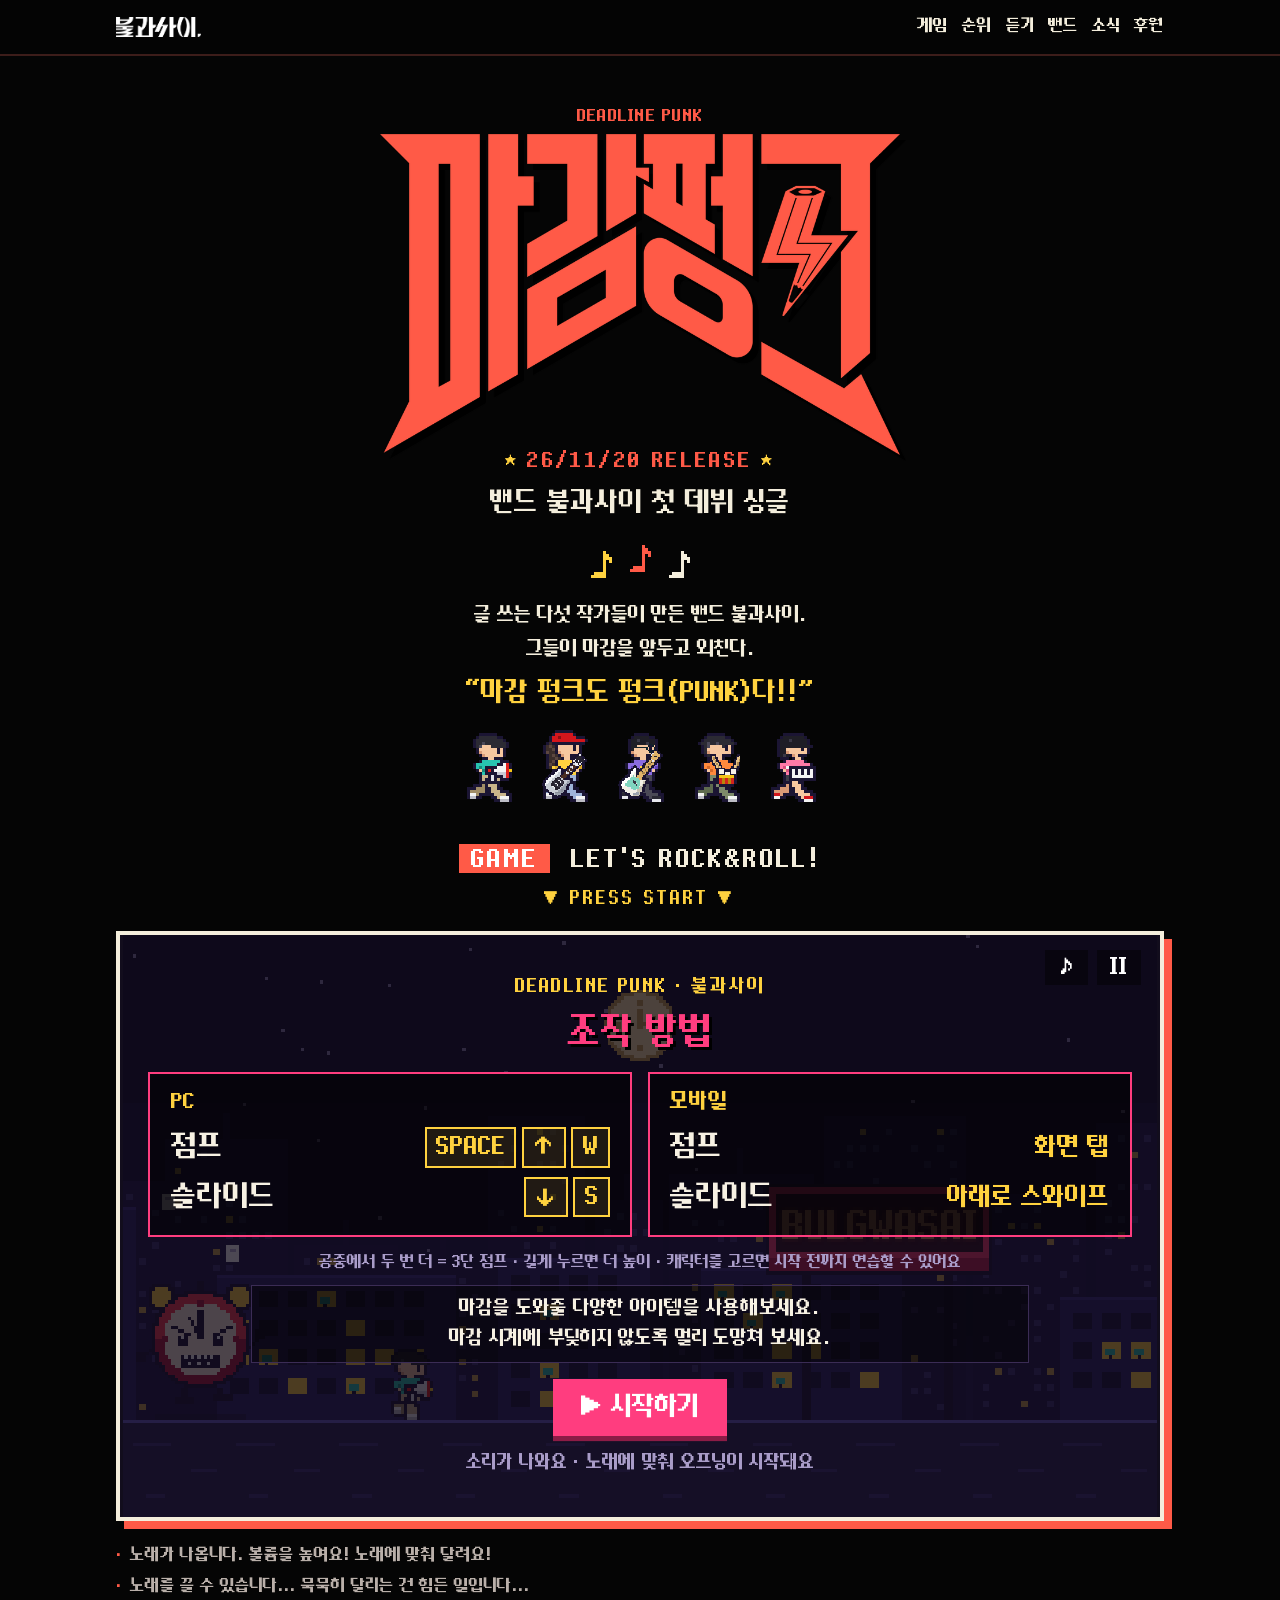
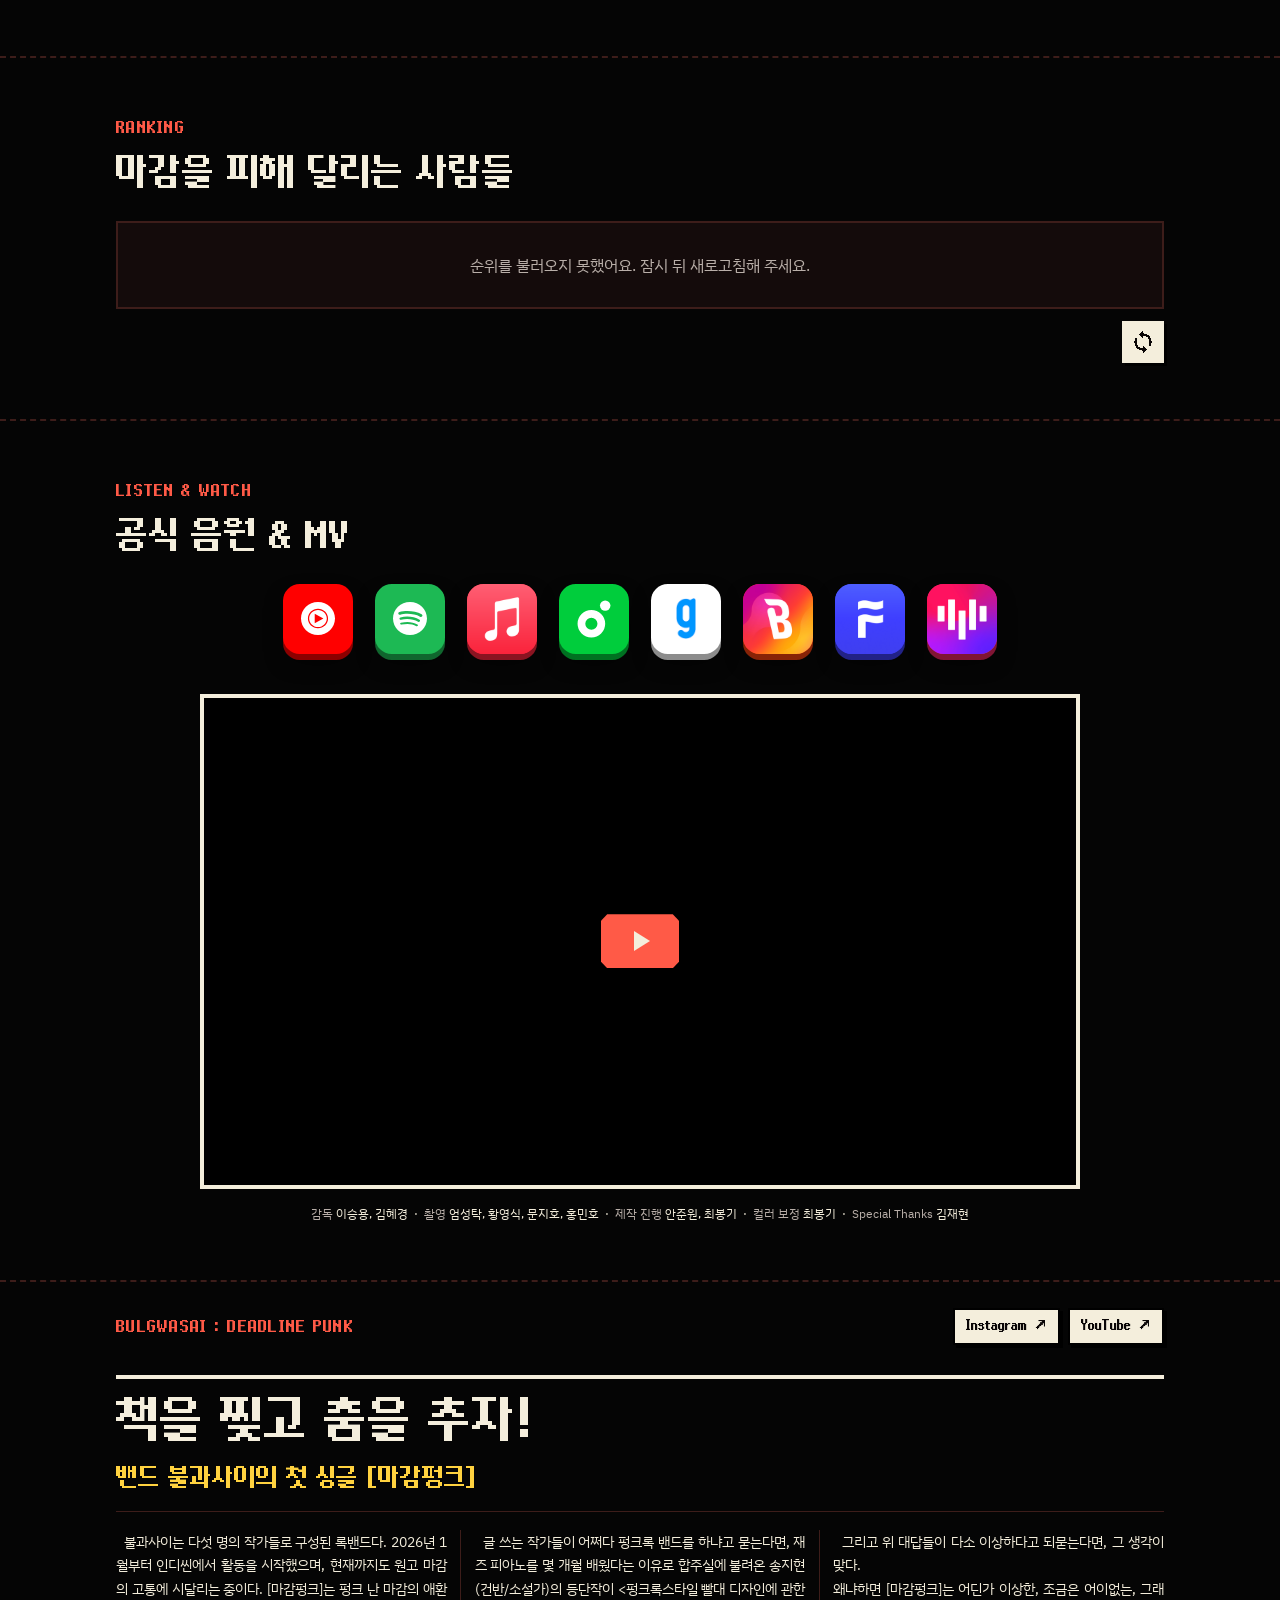
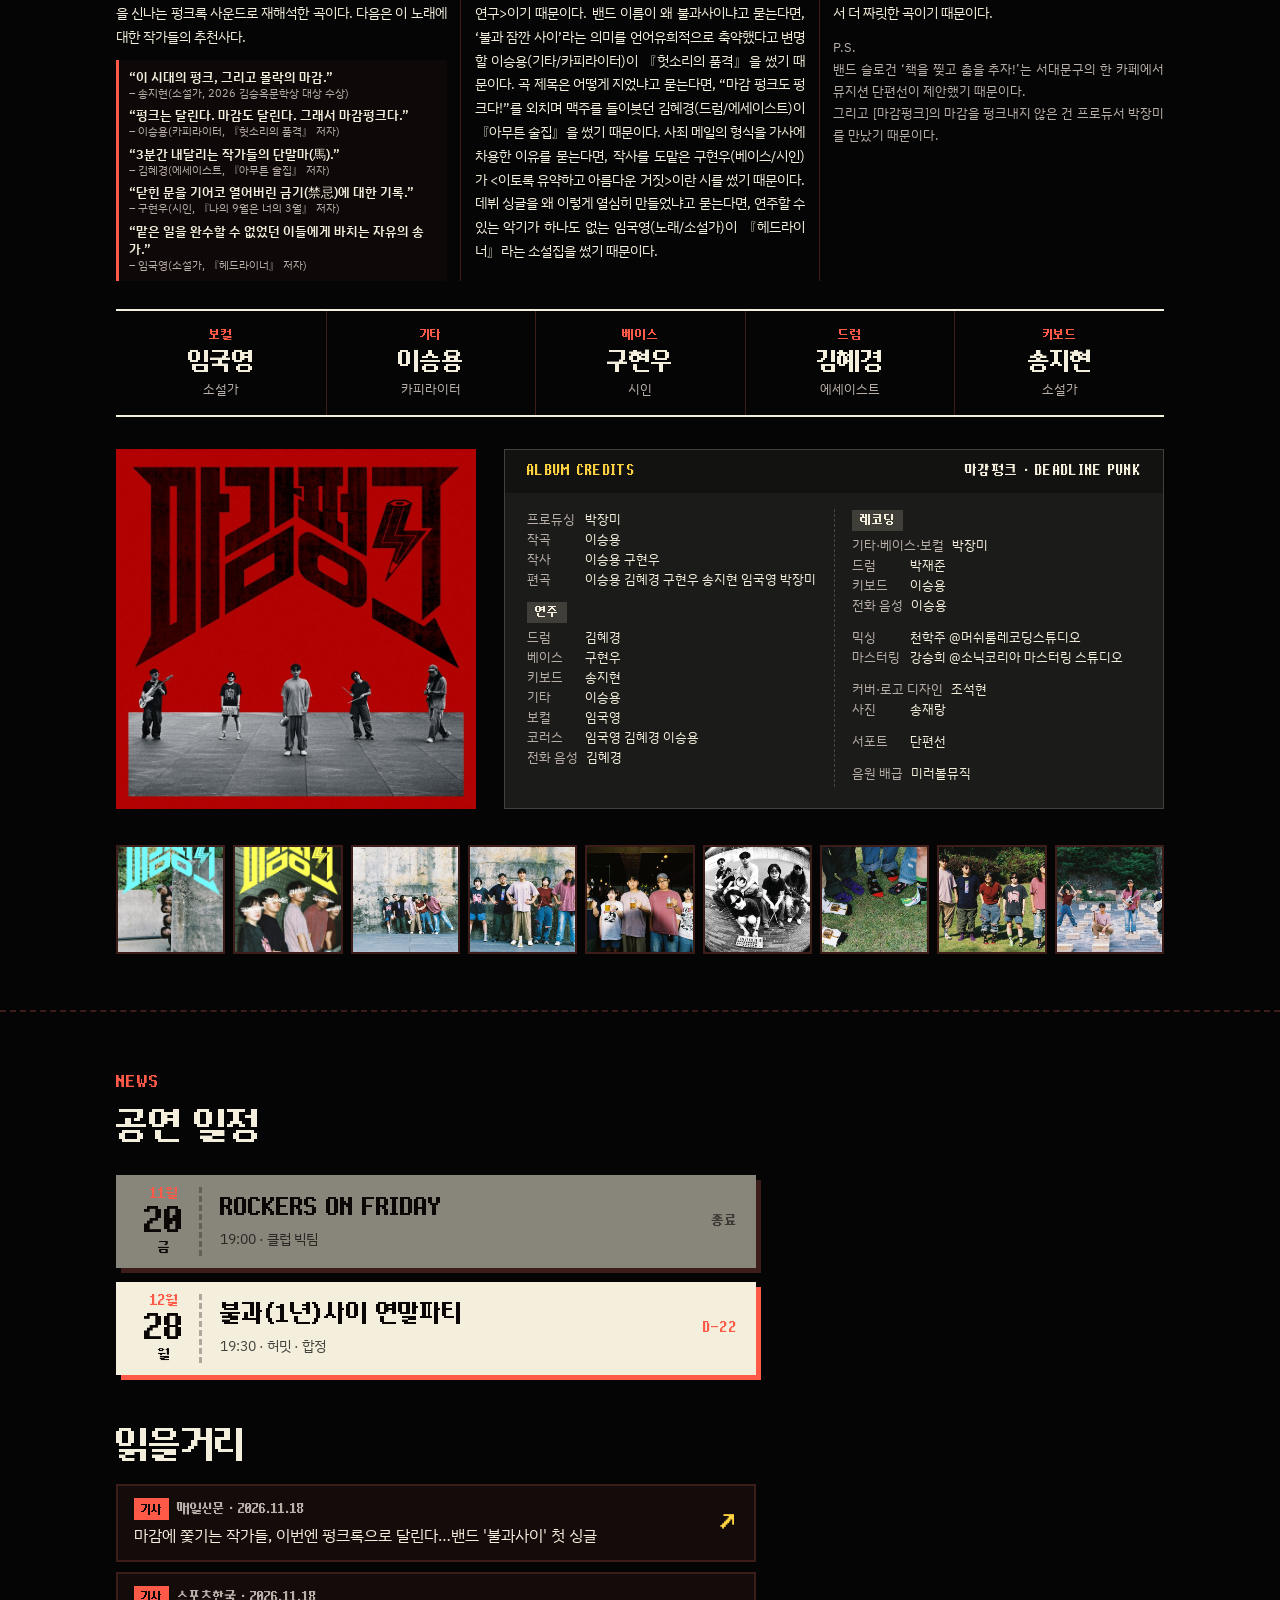
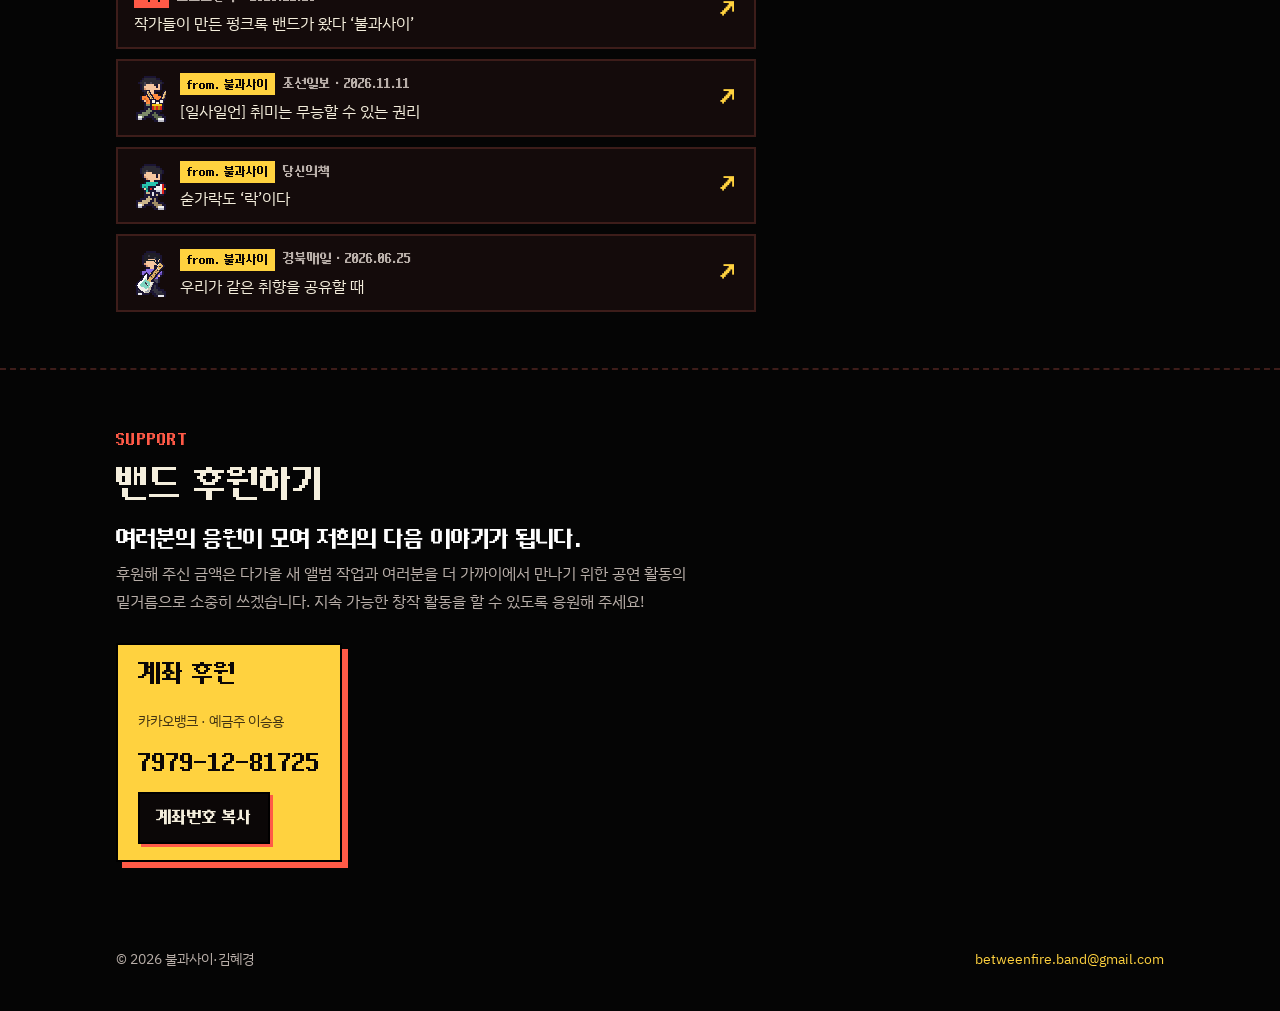
==== commit b6e75d50: "Deploy: schedule cleanup (remove GSOD, auto release row), cache v36 Co-Authored-By: Claude Sonnet 5." ====
--- a/index.html
+++ b/index.html
@@ -21,7 +21,7 @@
 <link rel="canonical" href="https://bulgwasai.com/">
 <link rel="preload" href="fonts/Mulmaru.woff2" as="font" type="font/woff2" crossorigin>
 <link rel="stylesheet" href="https://fonts.googleapis.com/css2?family=IBM+Plex+Sans+KR:wght@400;600&display=swap">
-<link rel="stylesheet" href="styles.css?v=35">
+<link rel="stylesheet" href="styles.css?v=36">
 </head>
 <body>
 <!--BODY-START-->
@@ -170,8 +170,8 @@
   <button class="lb-btn lb-next" type="button" id="lb-next" aria-label="다음 사진">›</button>
 </div>
 <!--BODY-END-->
-<script src="config.js?v=35"></script>
-<script src="leaderboard.js?v=35"></script>
-<script src="app.js?v=35"></script>
+<script src="config.js?v=36"></script>
+<script src="leaderboard.js?v=36"></script>
+<script src="app.js?v=36"></script>
 </body>
 </html>
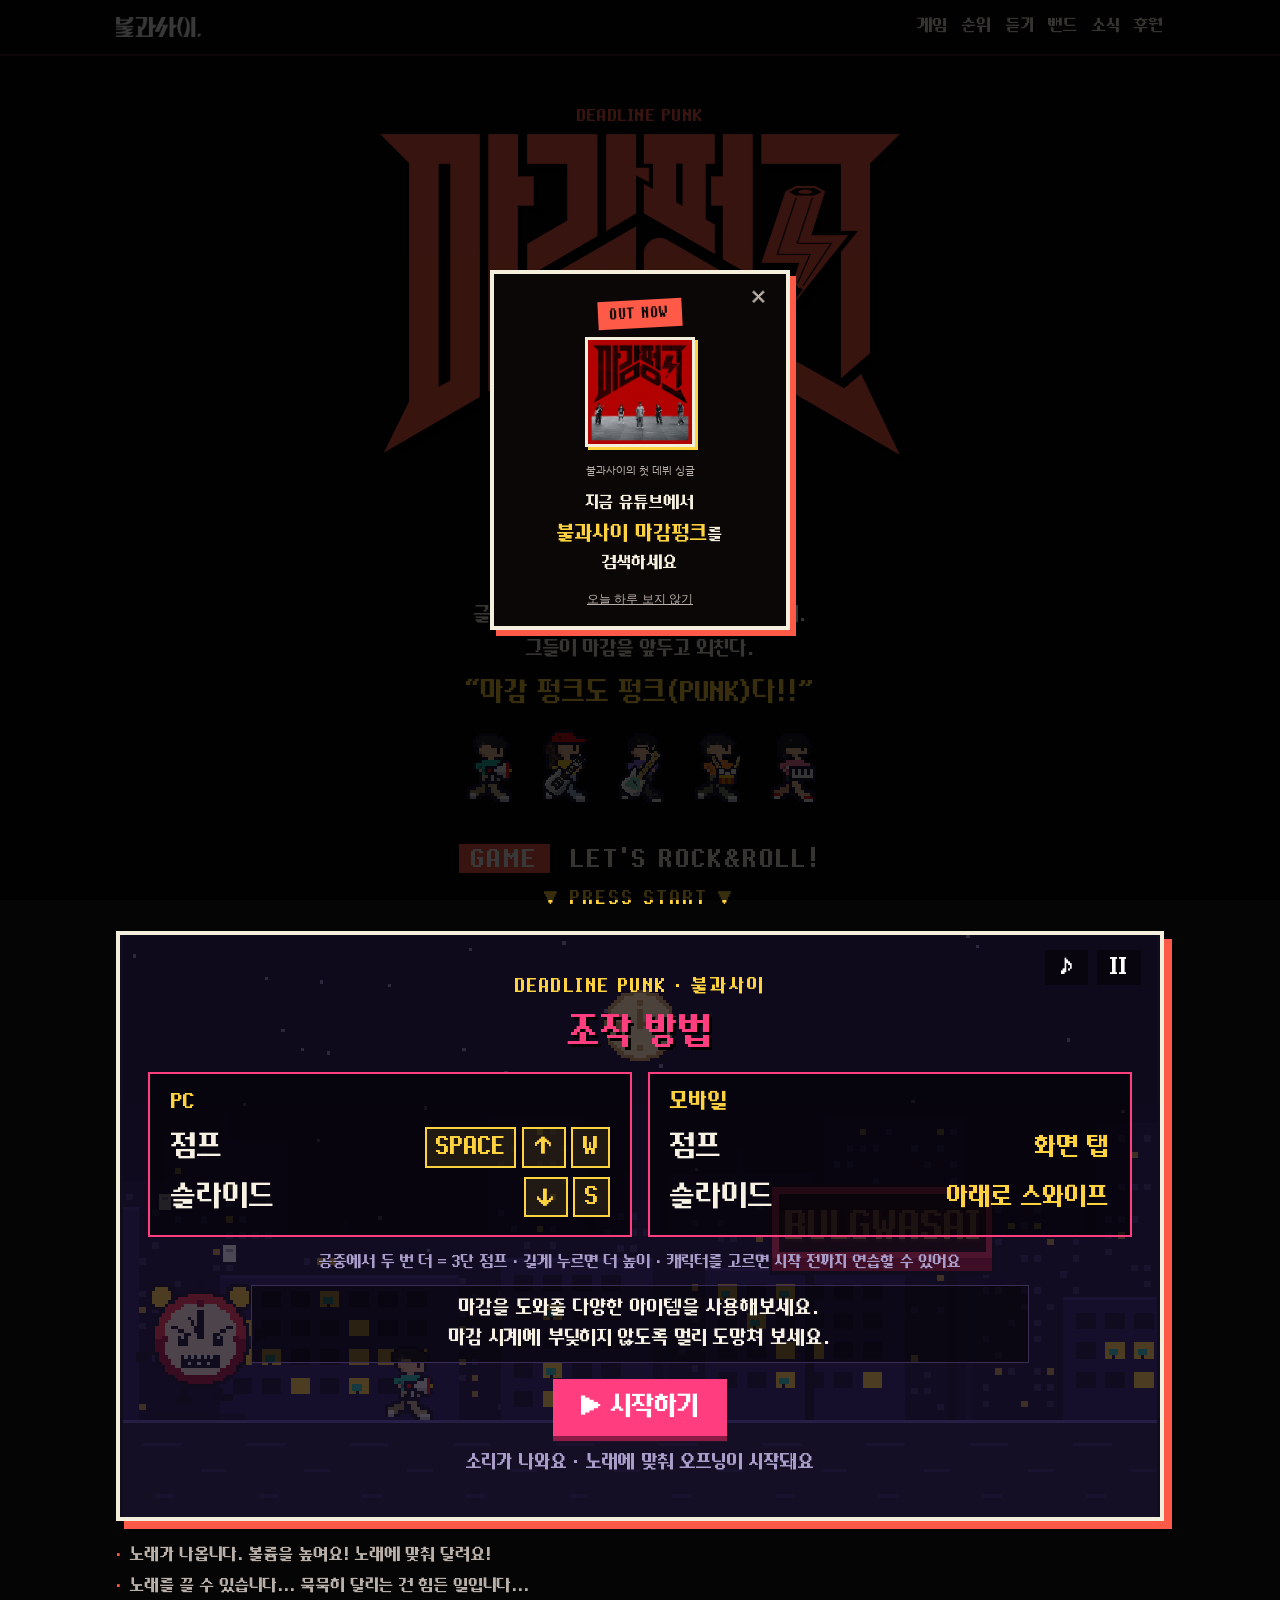
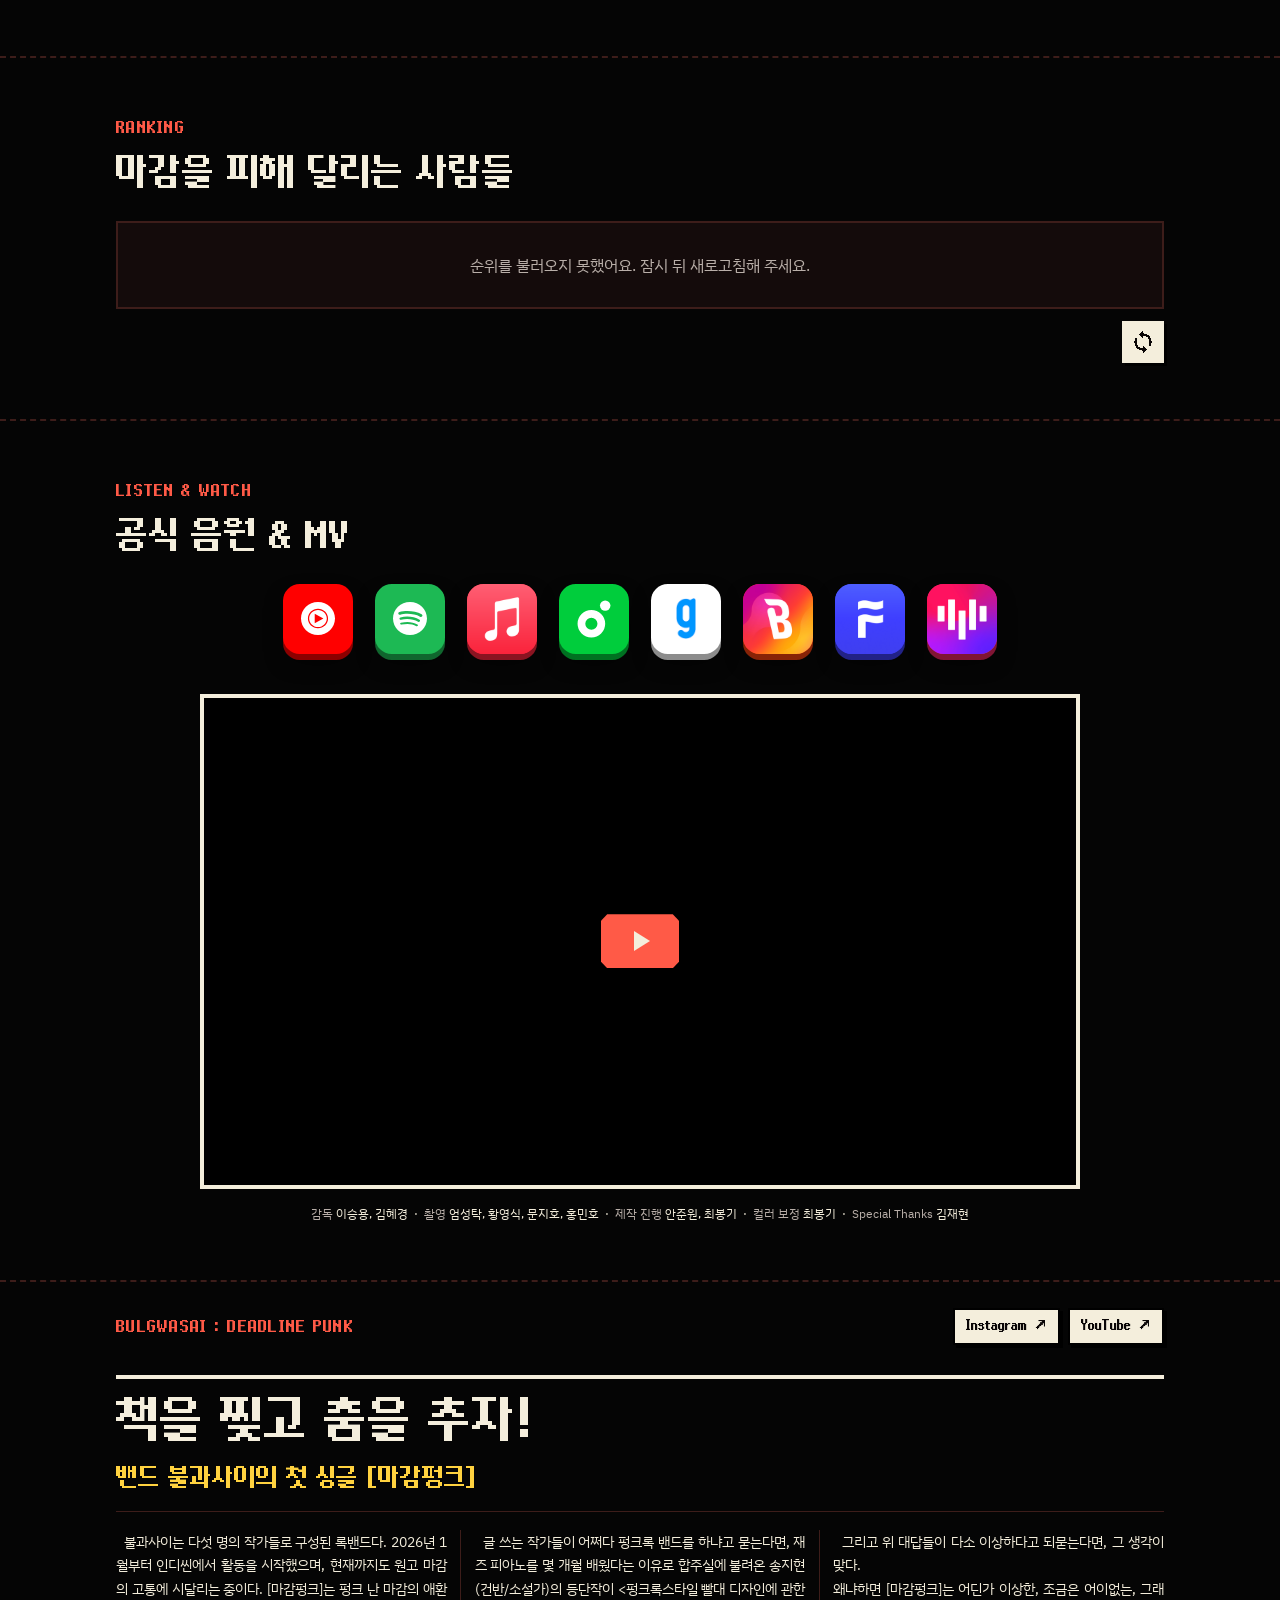
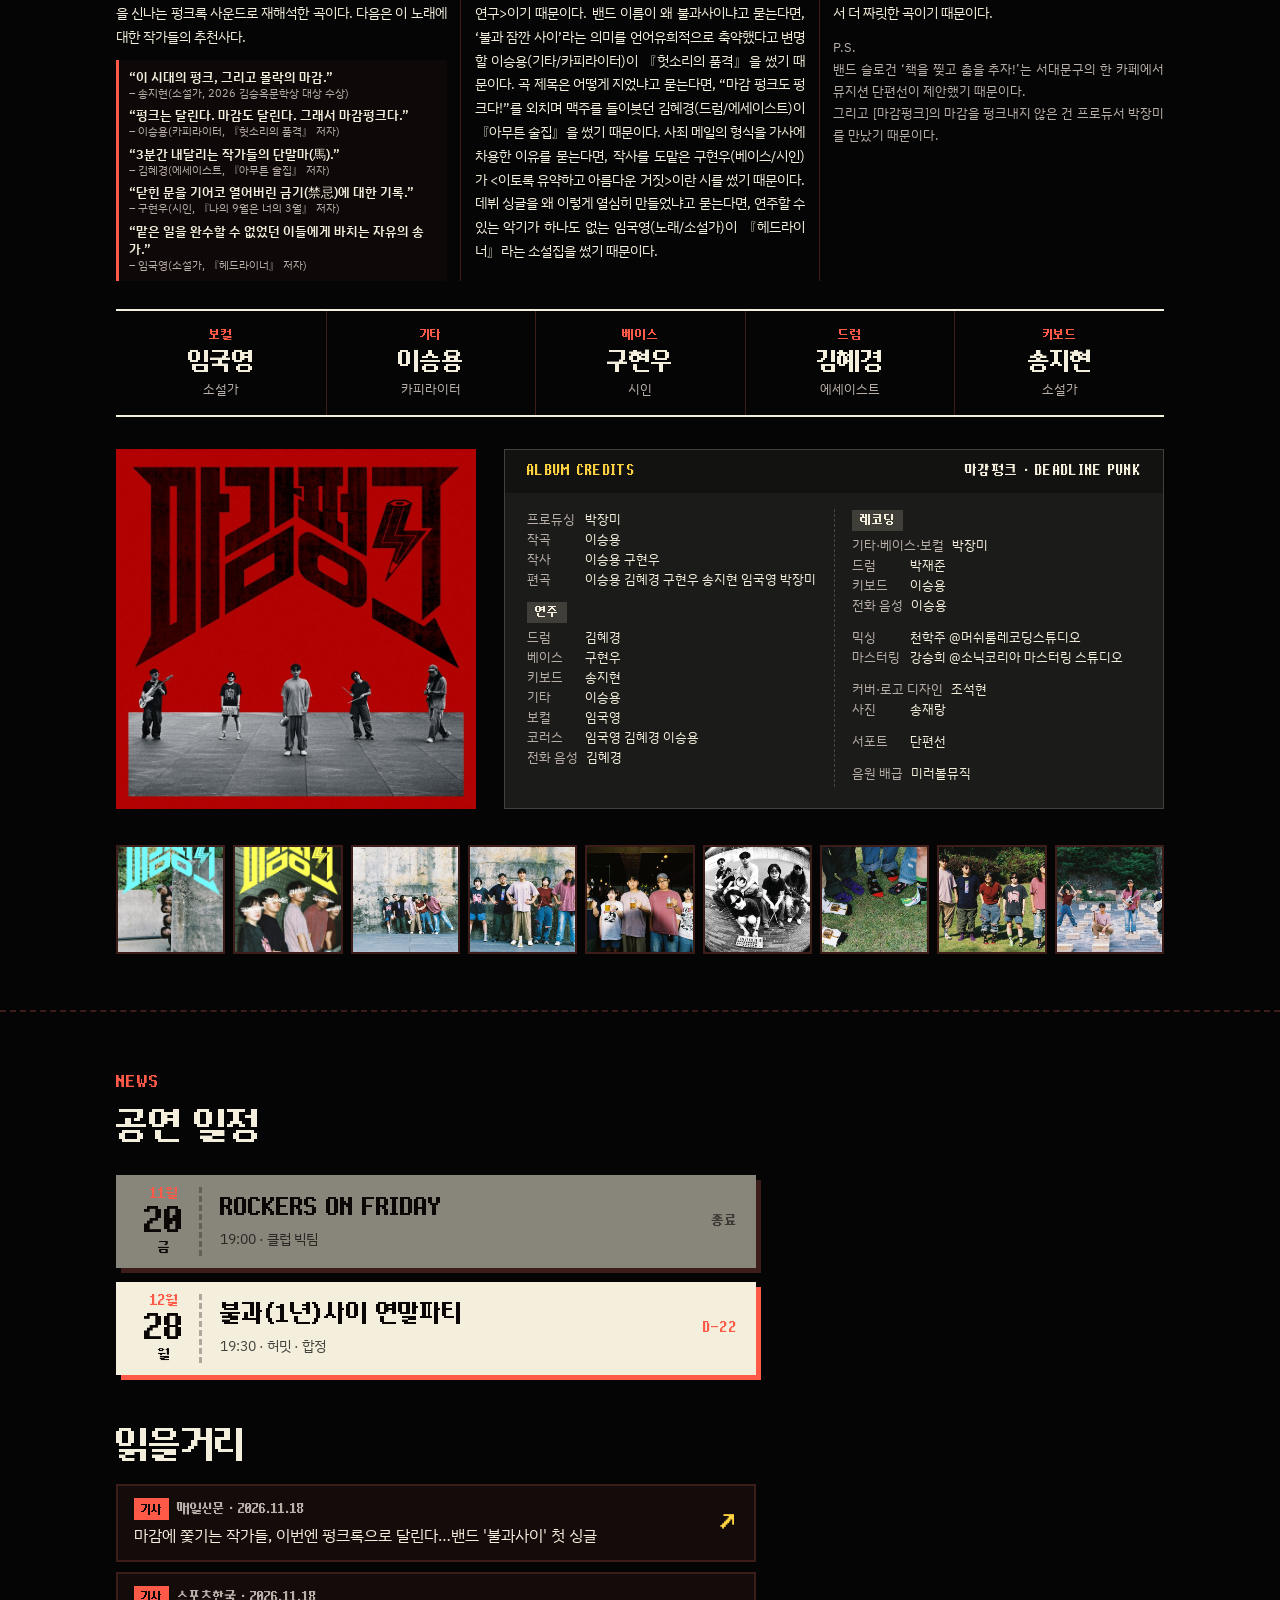
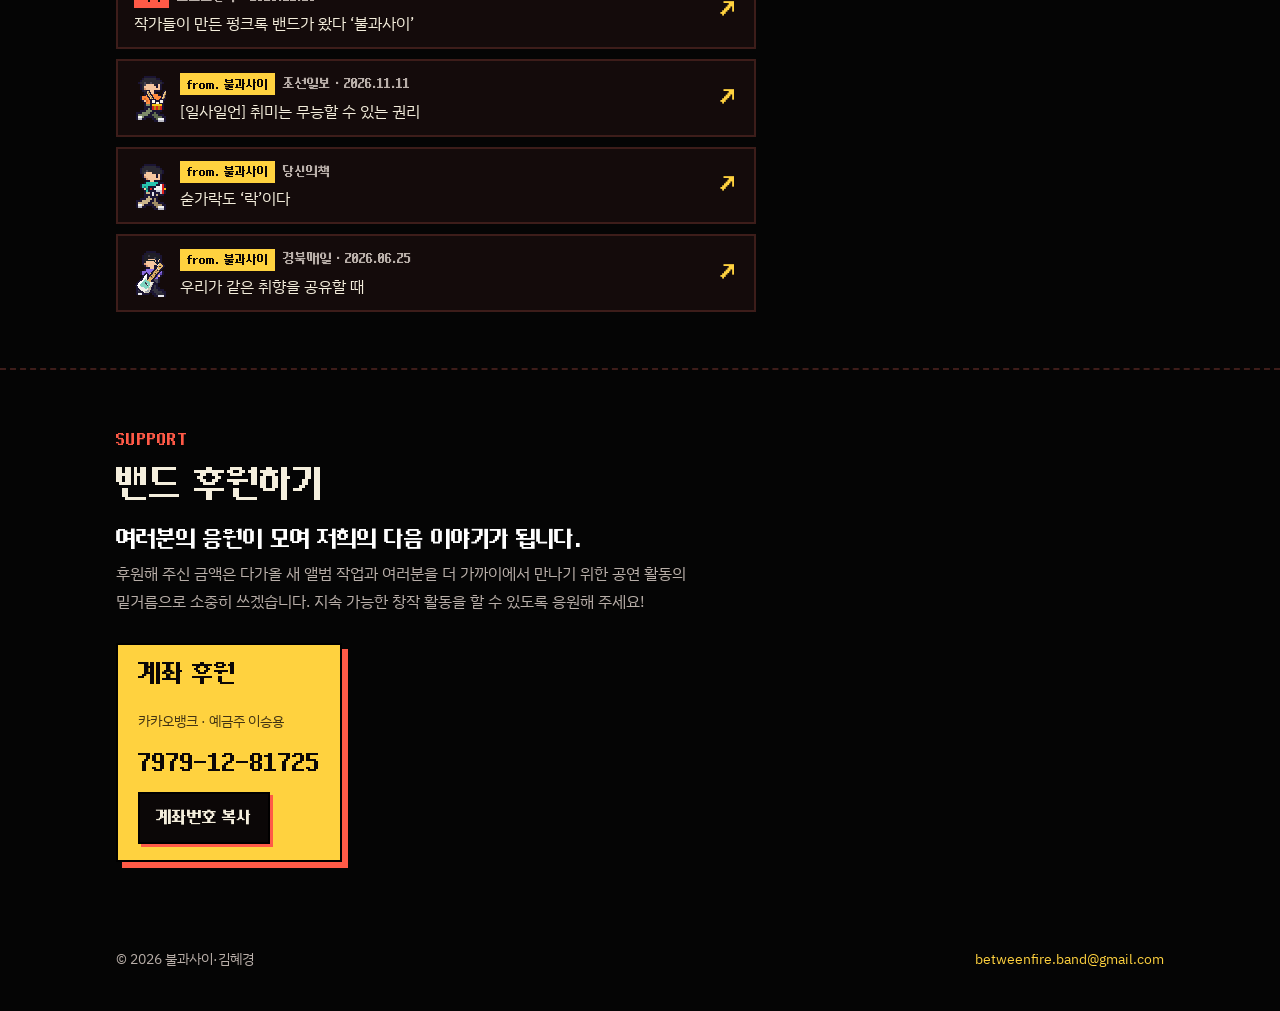
==== commit 9714bc0b: "Deploy: release popup, cache v37 Co-Authored-By: Claude Sonnet 5.5 <noreply@anthropic.com> Claude-Se" ====
--- a/index.html
+++ b/index.html
@@ -21,7 +21,7 @@
 <link rel="canonical" href="https://bulgwasai.com/">
 <link rel="preload" href="fonts/Mulmaru.woff2" as="font" type="font/woff2" crossorigin>
 <link rel="stylesheet" href="https://fonts.googleapis.com/css2?family=IBM+Plex+Sans+KR:wght@400;600&display=swap">
-<link rel="stylesheet" href="styles.css?v=36">
+<link rel="stylesheet" href="styles.css?v=37">
 </head>
 <body>
 <!--BODY-START-->
@@ -170,8 +170,8 @@
   <button class="lb-btn lb-next" type="button" id="lb-next" aria-label="다음 사진">›</button>
 </div>
 <!--BODY-END-->
-<script src="config.js?v=36"></script>
-<script src="leaderboard.js?v=36"></script>
-<script src="app.js?v=36"></script>
+<script src="config.js?v=37"></script>
+<script src="leaderboard.js?v=37"></script>
+<script src="app.js?v=37"></script>
 </body>
 </html>
--- a/styles.css
+++ b/styles.css
@@ -695,3 +695,35 @@
 .stream-tile img.full { width: 100%; height: 100%; object-fit: cover; }
 @media (max-width: 600px) { .stream-row { max-width: 300px; margin-inline: auto; } }
 .stream-tile img[src$="genie.png"] { width: 29%; }
+
+/* ── 발매 팝업 ── */
+.pop { position: fixed; inset: 0; z-index: 1000; display: grid; place-items: center; padding: 16px; background: rgba(0,0,0,.78); animation: pop-bg 220ms ease-out; }
+.pop-card { position: relative; width: min(100%, 380px); max-height: 100%; overflow: auto; text-align: center; padding: 30px 22px 18px; background: var(--ink); border: 4px solid var(--paper); box-shadow: 8px 8px 0 0 var(--overdue); animation: pop-in 260ms cubic-bezier(.2,1.3,.4,1); }
+.pop-x { position: absolute; top: 8px; right: 10px; width: 34px; height: 34px; border: 0; background: none; color: var(--muted); font-size: 18px; cursor: pointer; }
+.pop-stamp { display: inline-block; margin: 0 0 14px; padding: 3px 12px 2px; background: var(--overdue); color: var(--ink); font-family: "Mulmaru", sans-serif; font-size: 15px; letter-spacing: .12em; transform: rotate(-3deg); -webkit-font-smoothing: none; }
+.pop-cover { display: block; width: 150px; height: 150px; margin: 0 auto 14px; border: 3px solid var(--paper); object-fit: cover; box-shadow: 4px 4px 0 0 var(--postit); }
+.pop-title { margin: 0; font-family: "Mulmaru", sans-serif; font-size: 30px; line-height: 1.2; color: var(--paper); -webkit-font-smoothing: none; }
+.pop-sub { margin: 6px 0 18px; color: var(--muted); font-size: 14px; line-height: 1.6; }
+.pop-streams { max-width: 300px; margin: 0 auto 18px; gap: 12px; row-gap: 16px; }
+.pop-streams .stream-tile { width: 54px; }
+.pop-cta { display: block; padding: 12px 10px 11px; background: var(--postit); color: var(--ink); font-family: "Mulmaru", sans-serif; font-size: 17px; text-decoration: none; box-shadow: 0 4px 0 0 #a68410; -webkit-font-smoothing: none; }
+.pop-foot { margin-top: 14px; }
+.pop-text { border: 0; background: none; color: var(--muted); font-size: 12px; text-decoration: underline; cursor: pointer; padding: 6px; }
+@keyframes pop-bg { from { opacity: 0; } to { opacity: 1; } }
+@keyframes pop-in { from { transform: translateY(14px) scale(.94); opacity: 0; } to { transform: none; opacity: 1; } }
+.pop-sub { margin: 6px 0 14px; }
+.pop-search { margin: 0 0 20px; font-family: "Mulmaru", sans-serif; font-size: 19px; line-height: 1.7; color: var(--paper); -webkit-font-smoothing: none; }
+.pop-search b { font-weight: 400; color: var(--postit); }
+.pop-cta { display: inline-block; padding: 10px 22px 9px; }
+/* 팝업 작게 */
+.pop-card { width: min(100%, 300px); padding: 24px 18px 12px; box-shadow: 6px 6px 0 0 var(--overdue); }
+.pop-stamp { font-size: 13px; margin-bottom: 10px; }
+.pop-cover { width: 110px; height: 110px; margin-bottom: 10px; box-shadow: 3px 3px 0 0 var(--postit); }
+.pop-title { font-size: 24px; }
+.pop-sub { font-size: 13px; margin: 4px 0 10px; }
+.pop-search { font-size: 16px; margin: 0 0 6px; }
+.pop-foot { margin-top: 6px; }
+.pop-cover { margin-bottom: 14px; }
+.pop-sub { font-size: 12px; white-space: nowrap; letter-spacing: 0; }
+.pop-search b { font-size: 1.22em; }
+.pop-sub { font-size: 11.4px; }
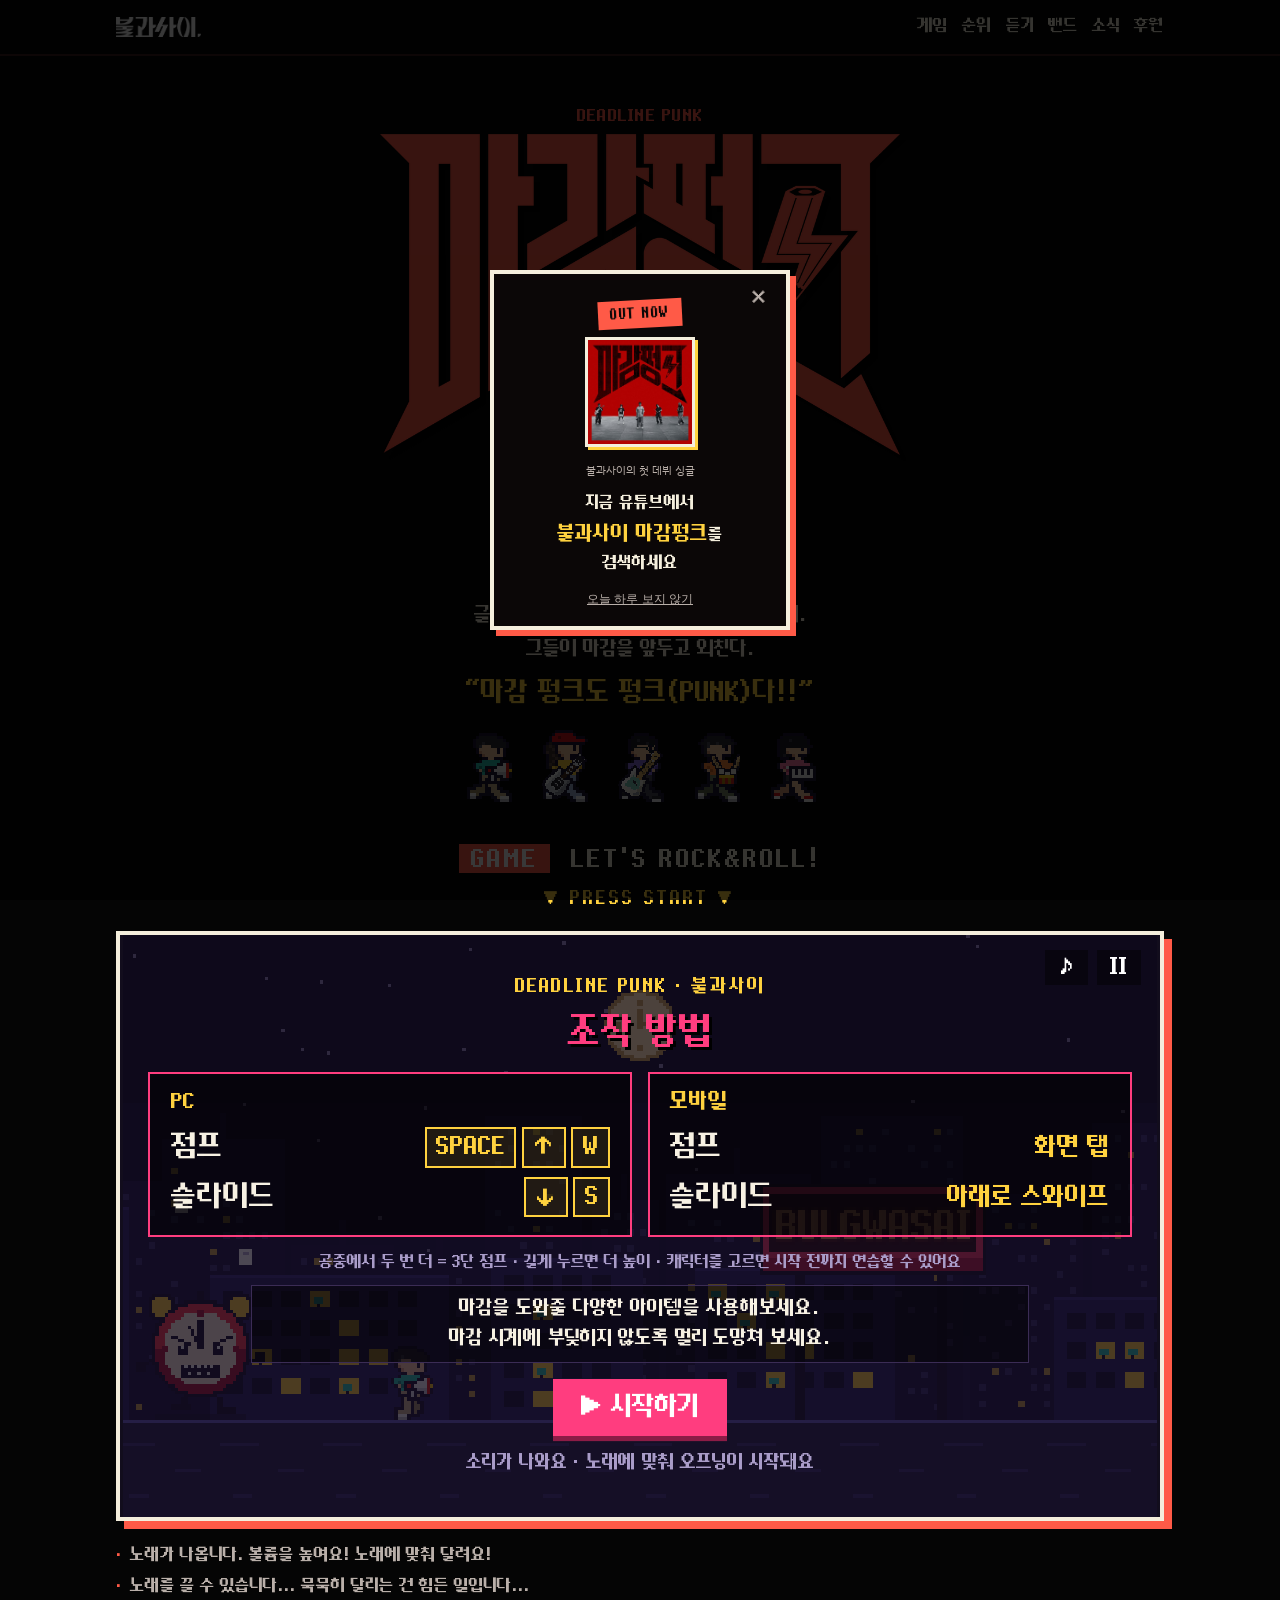
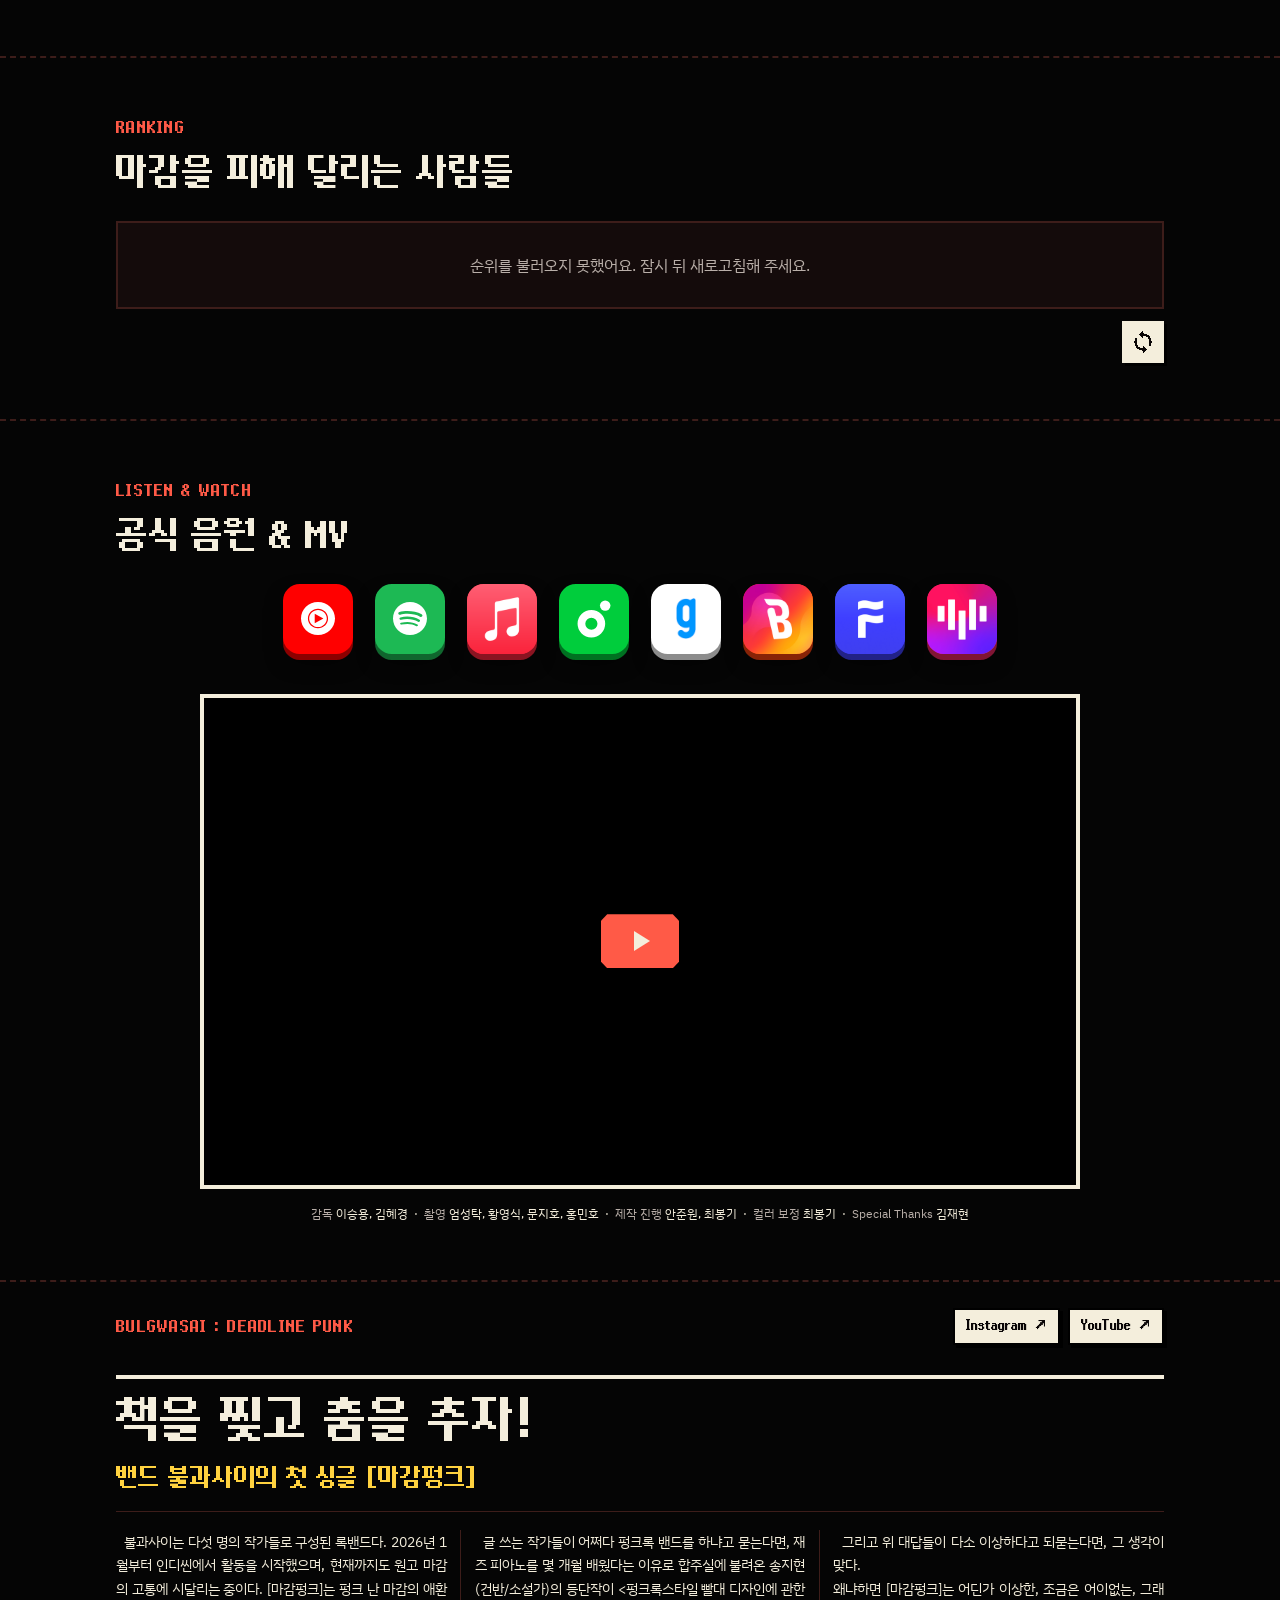
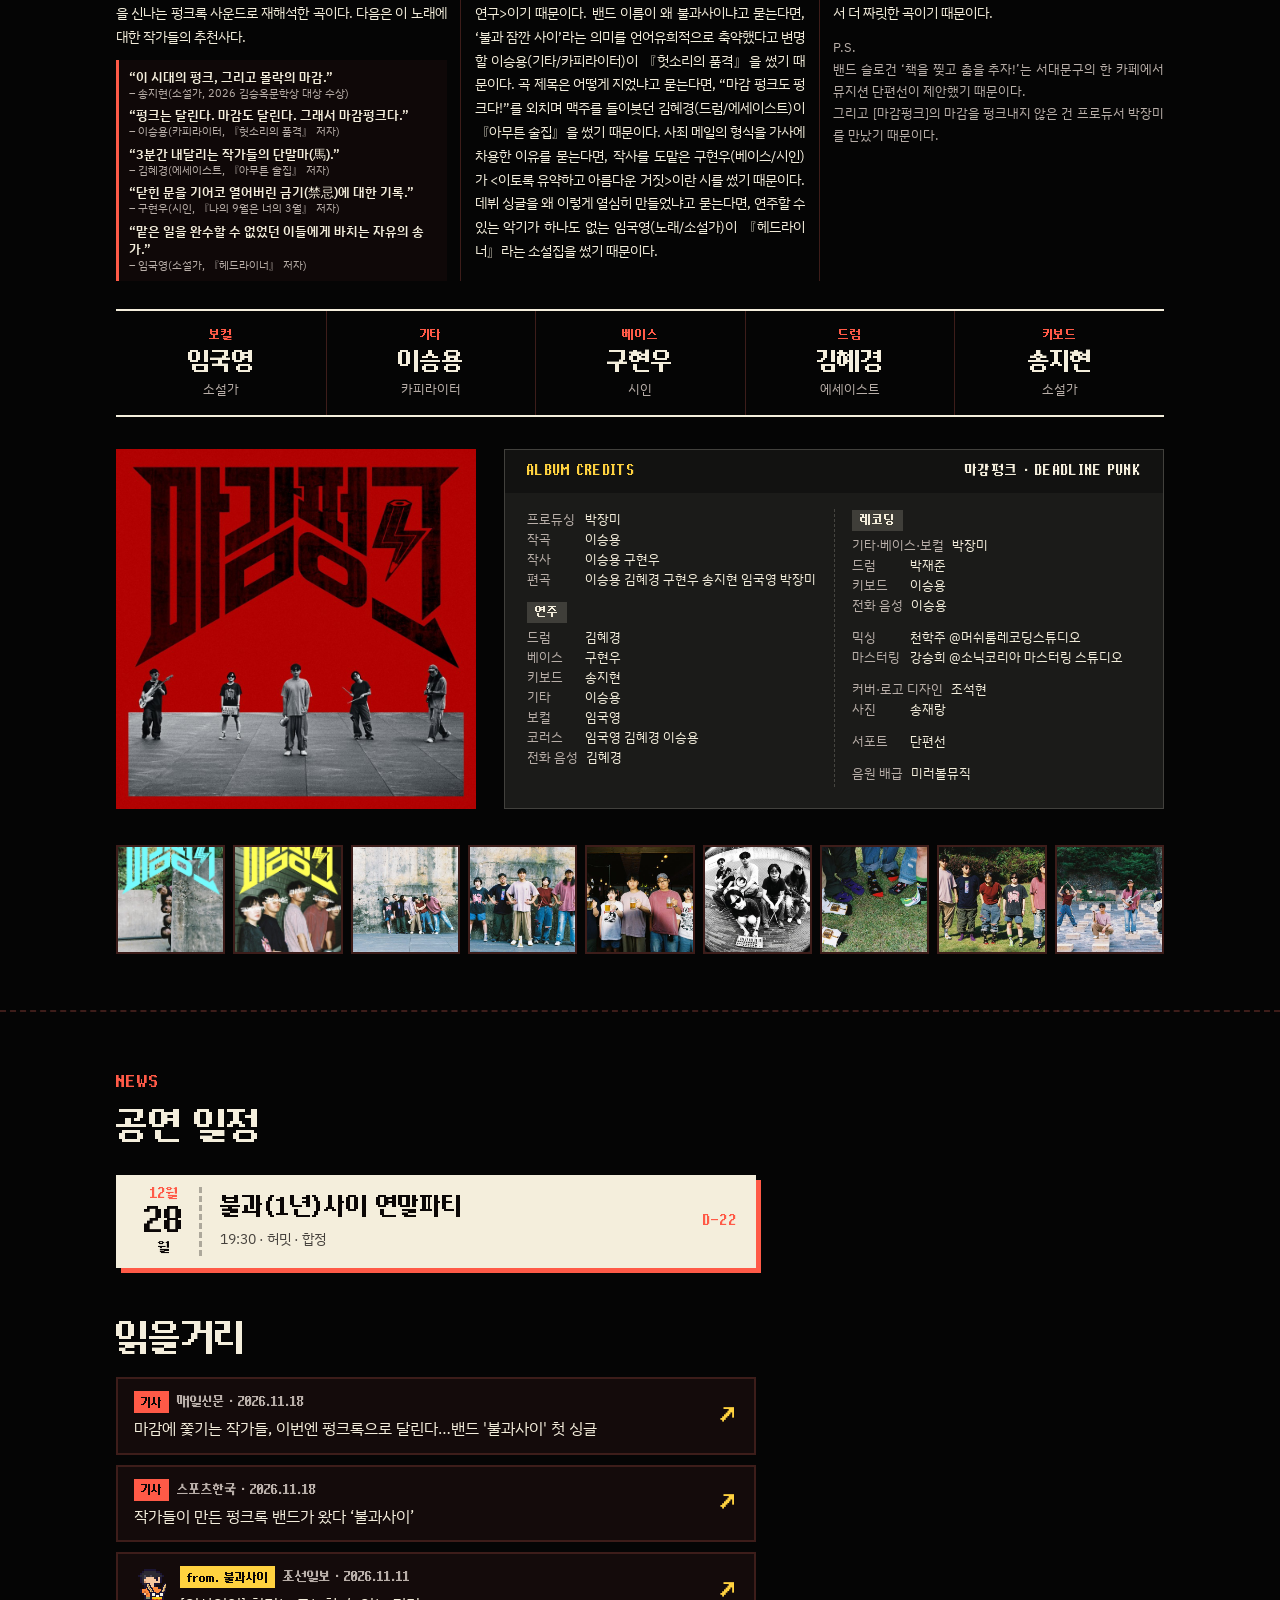
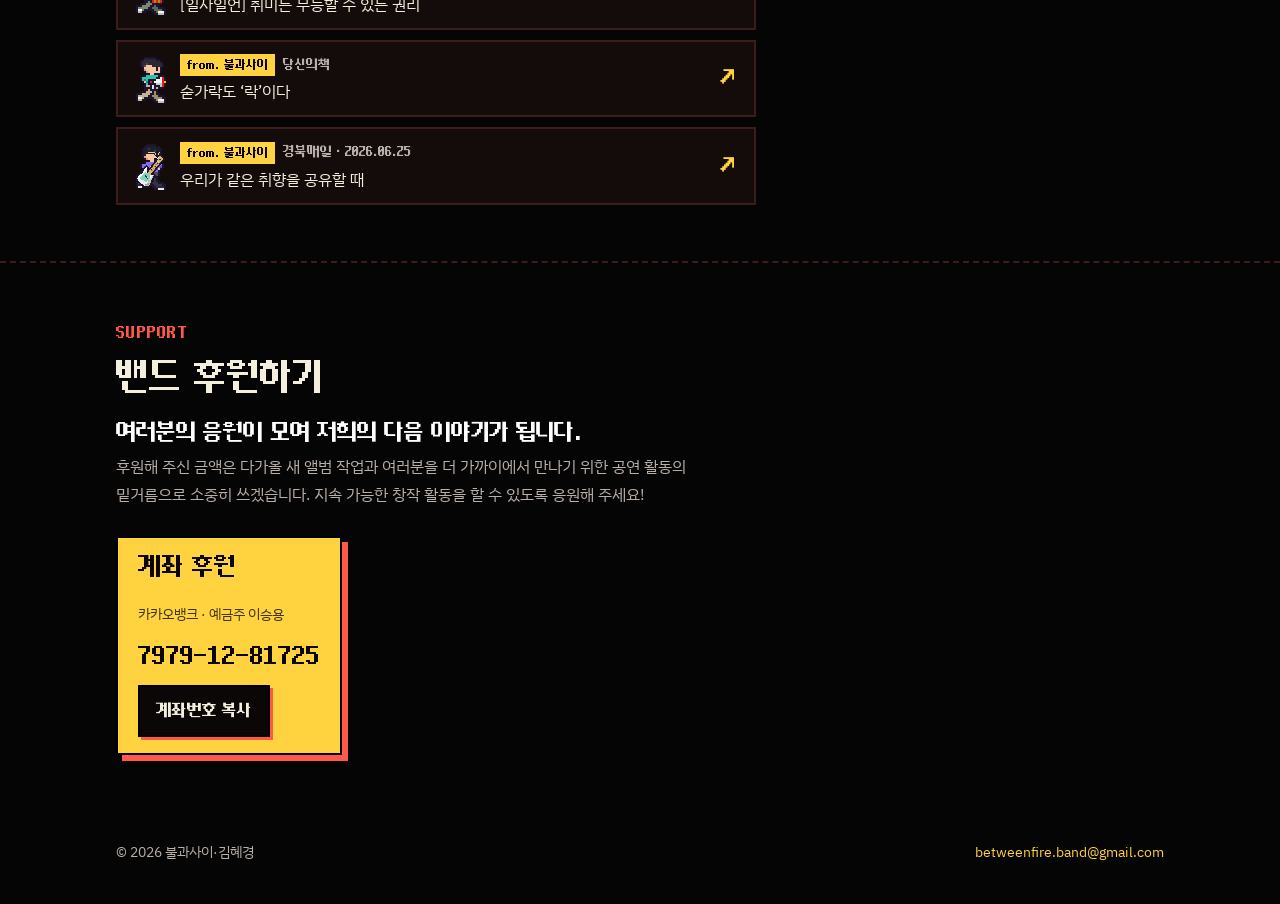
==== commit 2c6cf5d2: "Deploy: schedule keeps only year-end party, cache v38 Co-Authored-By: Claude Sonnet 5.5 <noreply@ant" ====
--- a/index.html
+++ b/index.html
@@ -21,7 +21,7 @@
 <link rel="canonical" href="https://bulgwasai.com/">
 <link rel="preload" href="fonts/Mulmaru.woff2" as="font" type="font/woff2" crossorigin>
 <link rel="stylesheet" href="https://fonts.googleapis.com/css2?family=IBM+Plex+Sans+KR:wght@400;600&display=swap">
-<link rel="stylesheet" href="styles.css?v=37">
+<link rel="stylesheet" href="styles.css?v=38">
 </head>
 <body>
 <!--BODY-START-->
@@ -170,8 +170,8 @@
   <button class="lb-btn lb-next" type="button" id="lb-next" aria-label="다음 사진">›</button>
 </div>
 <!--BODY-END-->
-<script src="config.js?v=37"></script>
-<script src="leaderboard.js?v=37"></script>
-<script src="app.js?v=37"></script>
+<script src="config.js?v=38"></script>
+<script src="leaderboard.js?v=38"></script>
+<script src="app.js?v=38"></script>
 </body>
 </html>
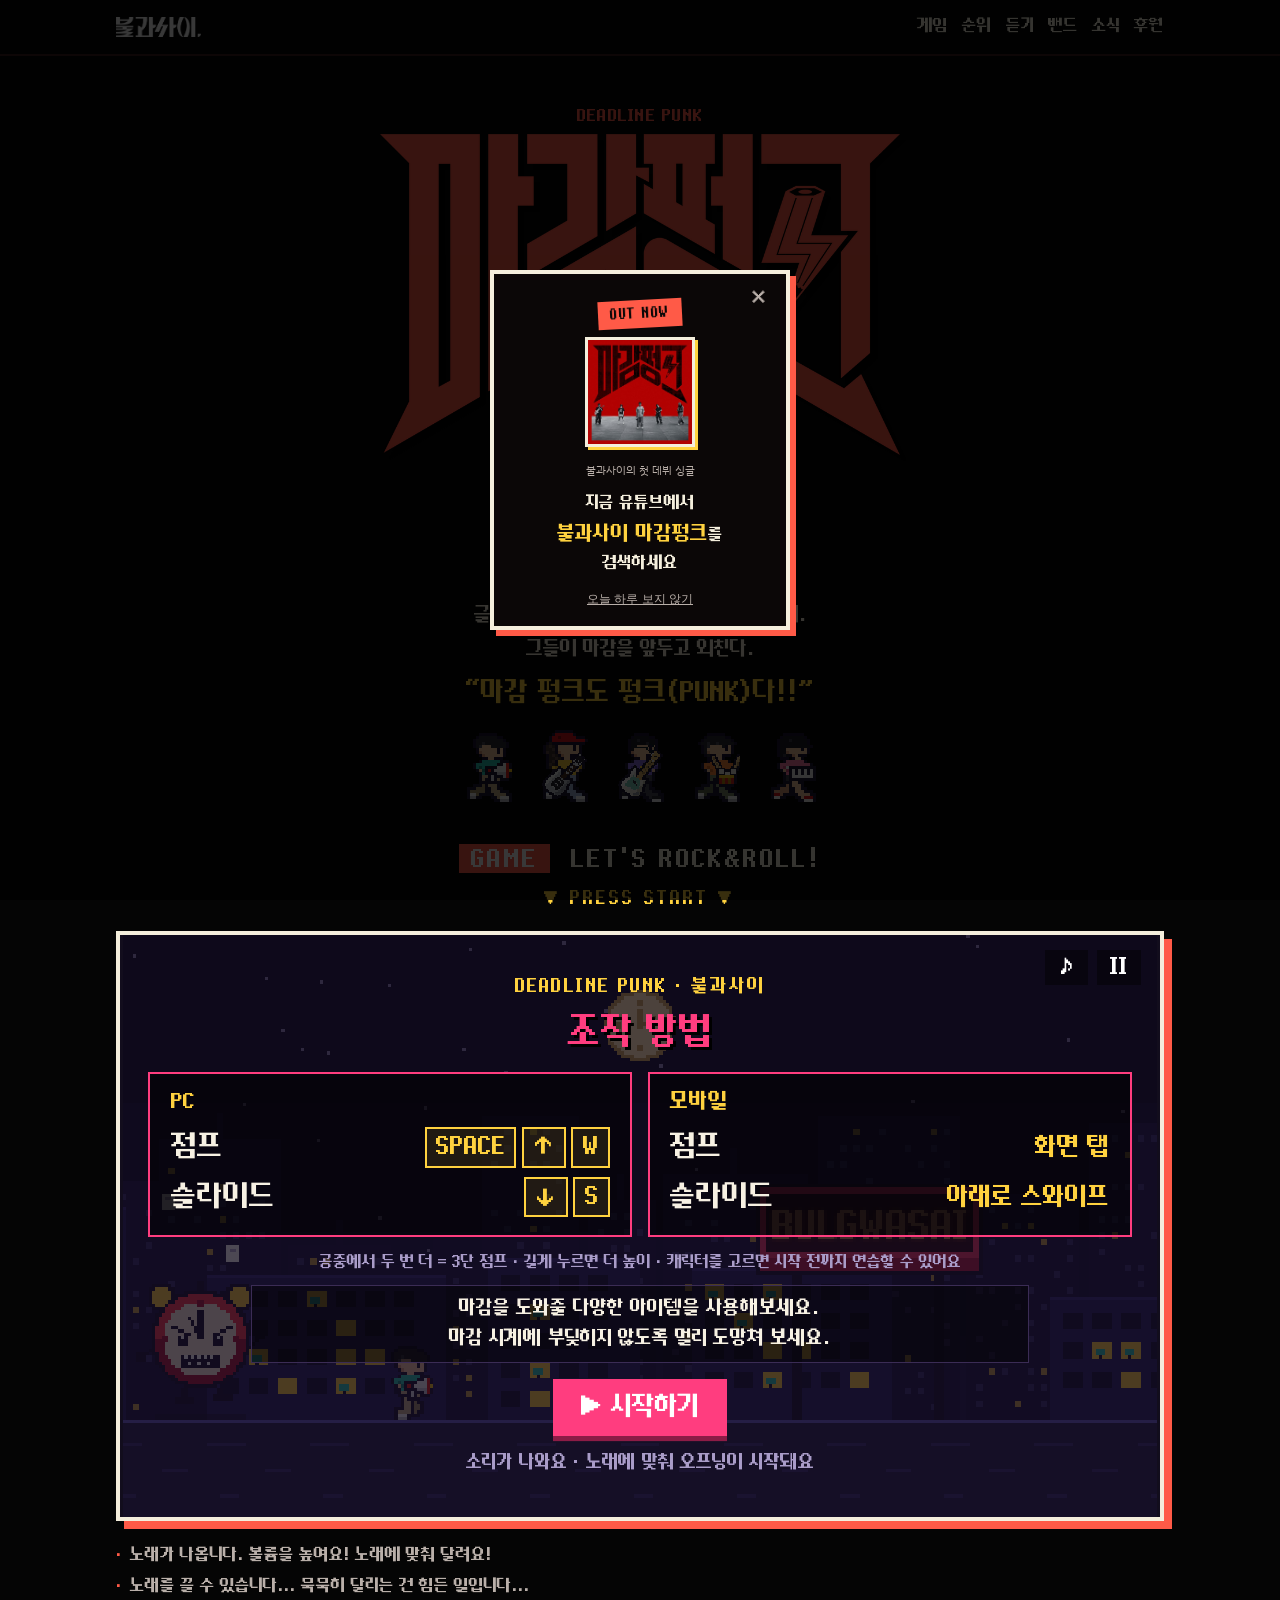
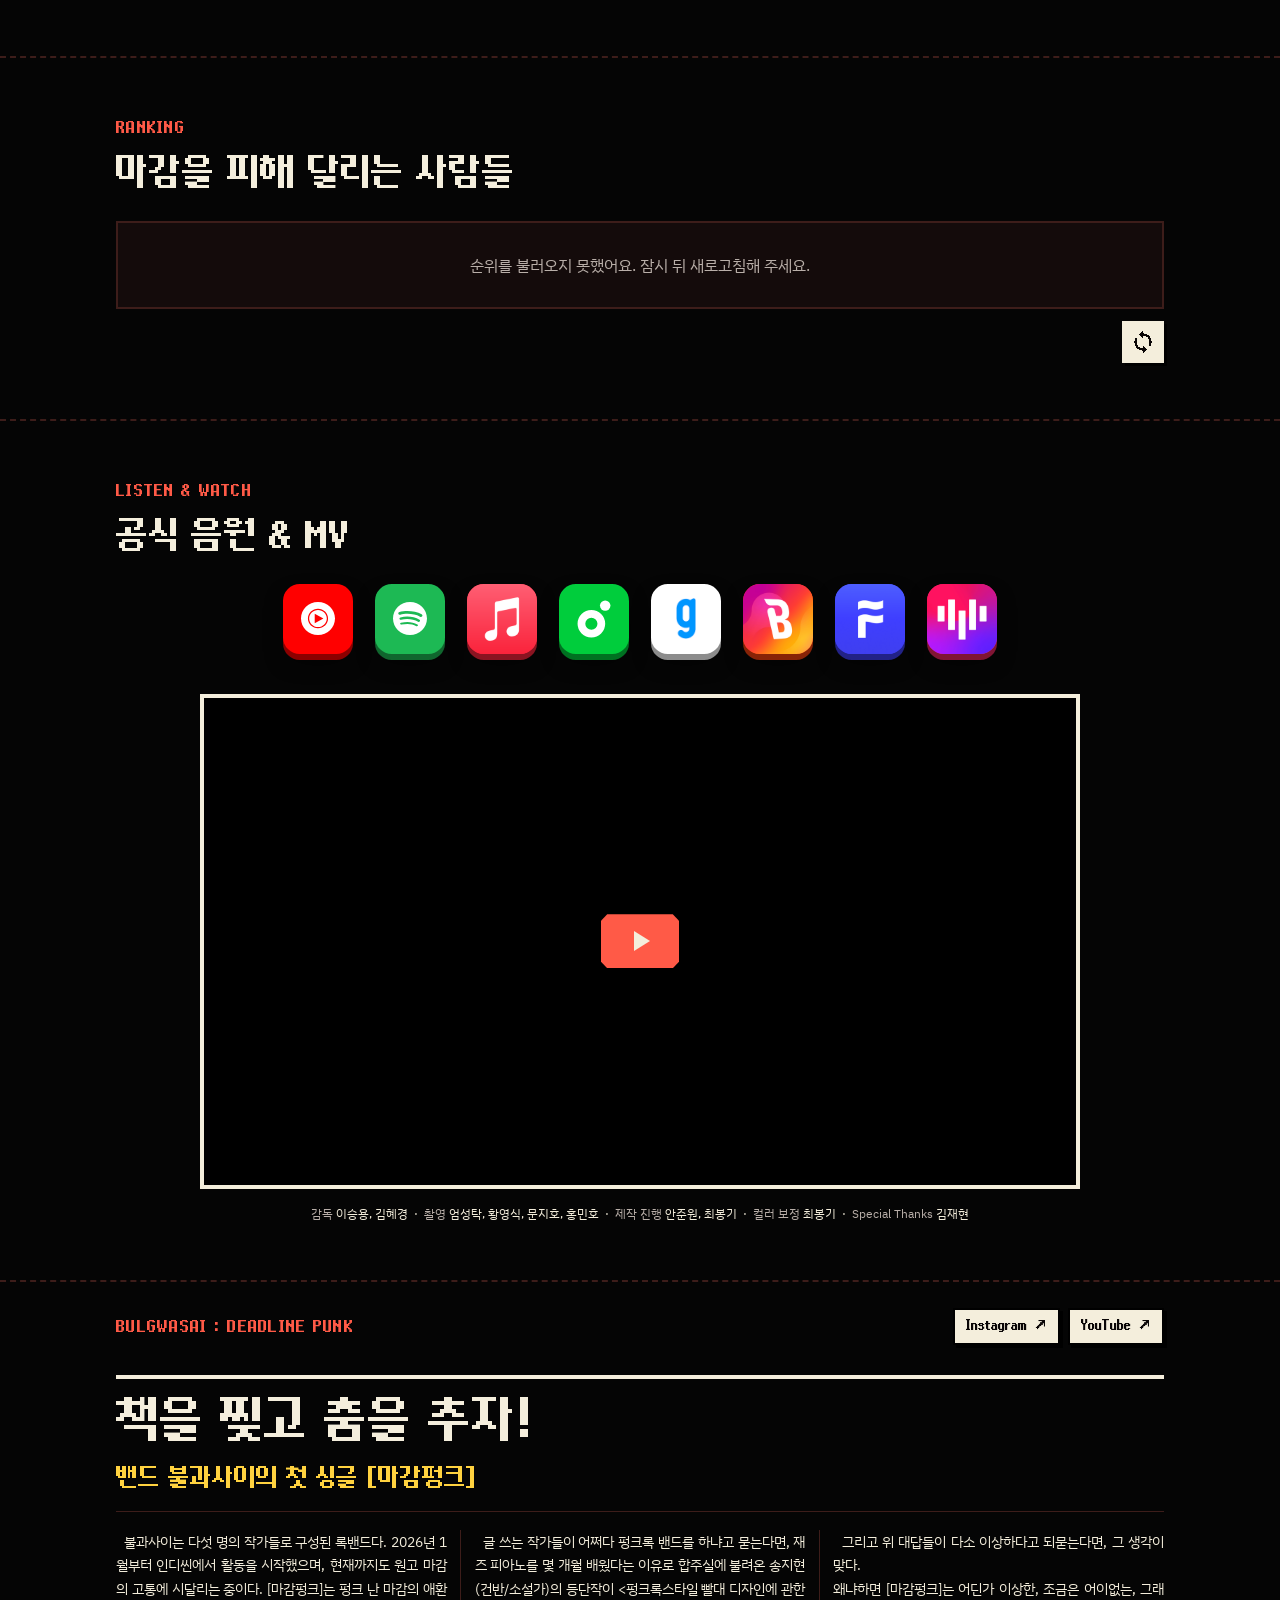
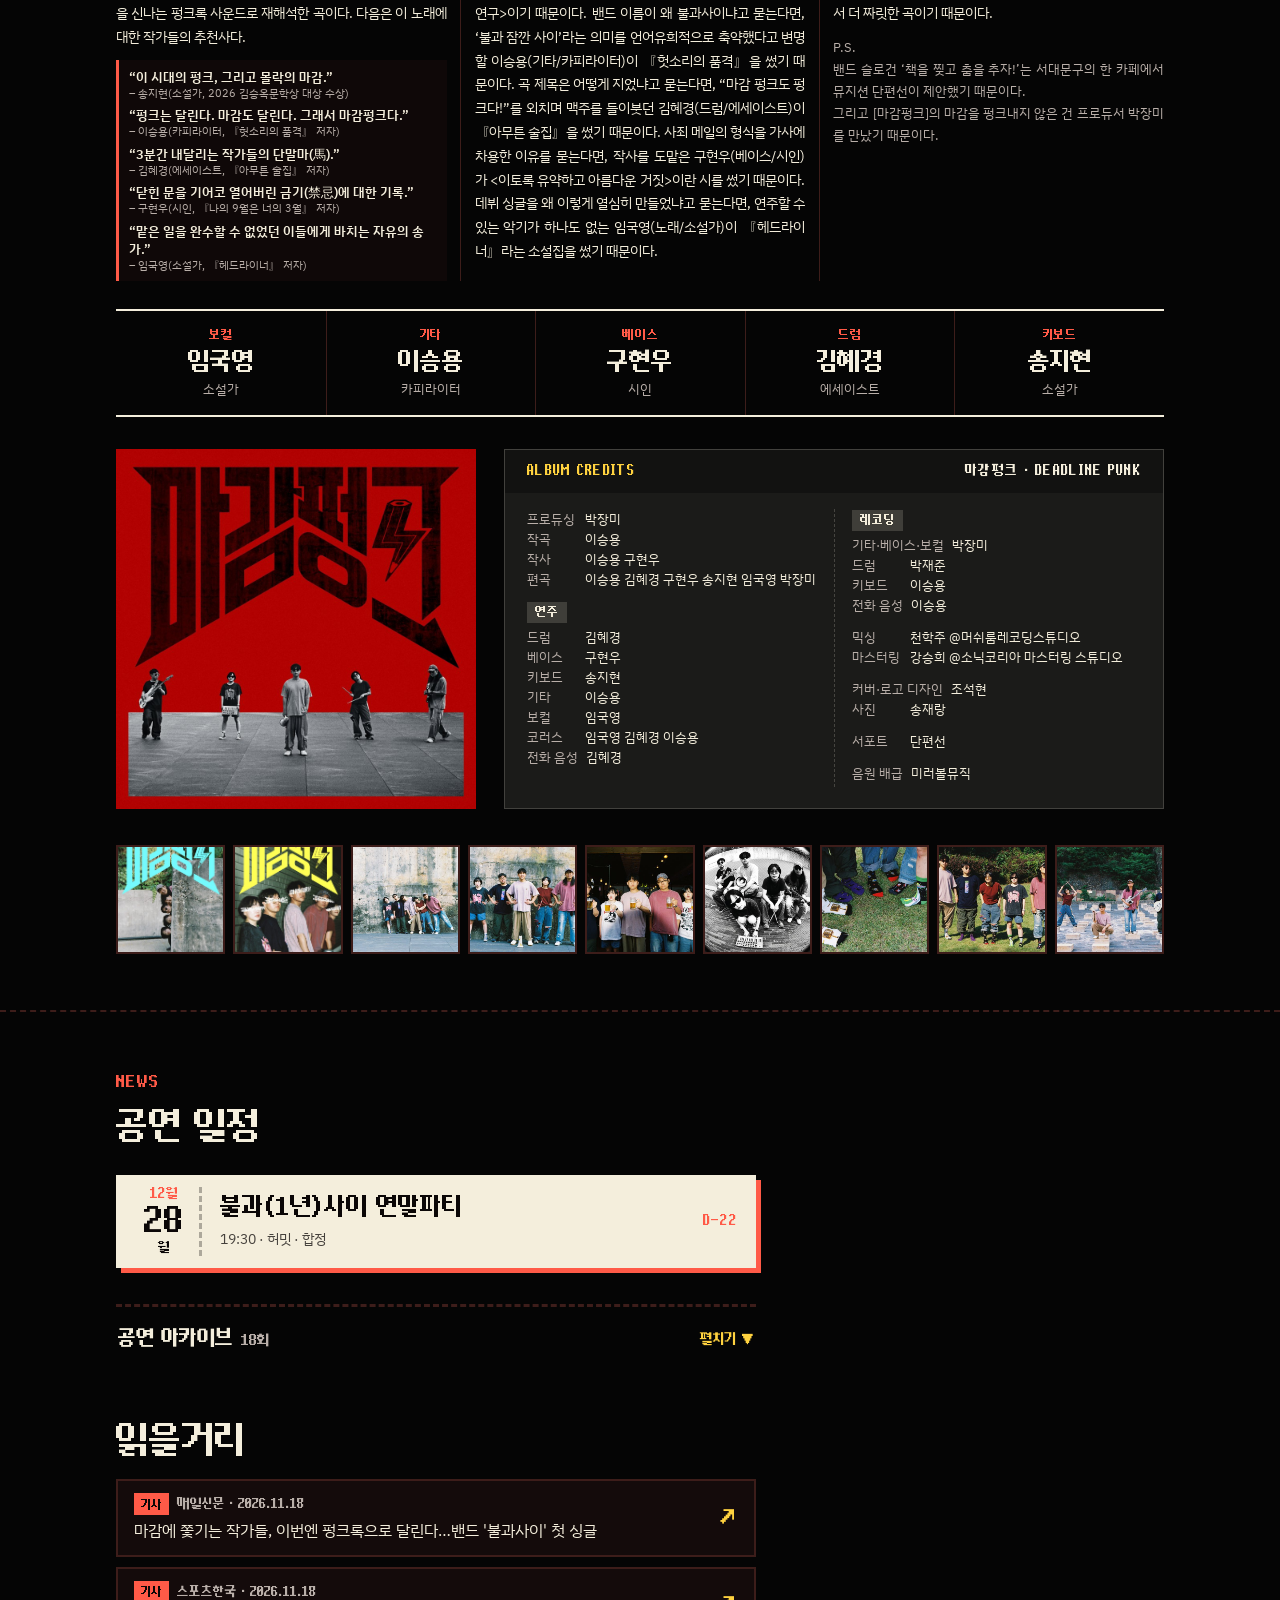
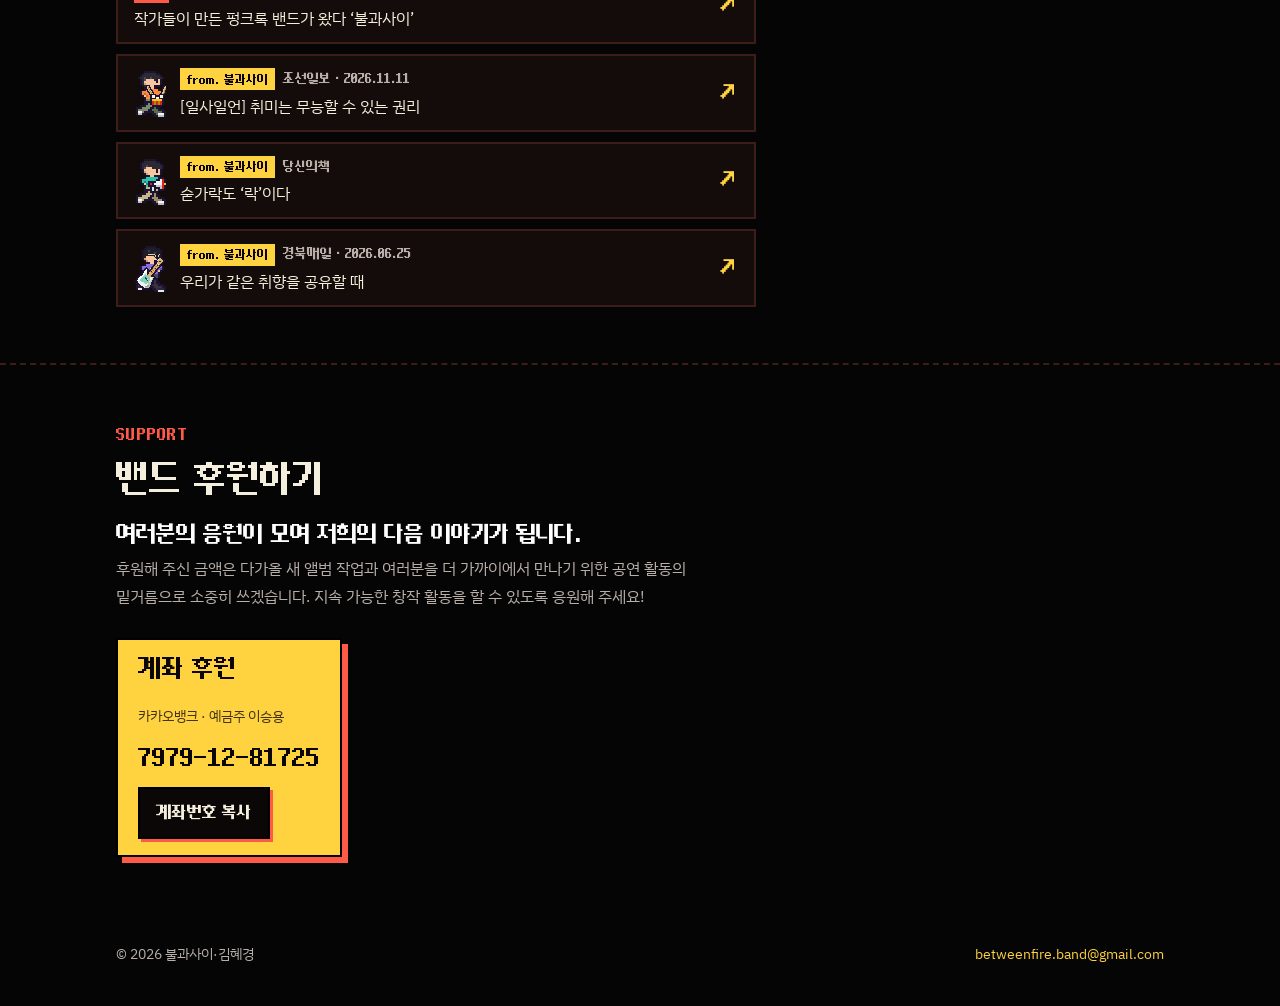
==== commit 99bd1263: "Deploy: performance archive section, cache v39 Co-Authored-By: Claude Sonnet 5.5 <noreply@anthropic." ====
--- a/index.html
+++ b/index.html
@@ -21,7 +21,7 @@
 <link rel="canonical" href="https://bulgwasai.com/">
 <link rel="preload" href="fonts/Mulmaru.woff2" as="font" type="font/woff2" crossorigin>
 <link rel="stylesheet" href="https://fonts.googleapis.com/css2?family=IBM+Plex+Sans+KR:wght@400;600&display=swap">
-<link rel="stylesheet" href="styles.css?v=38">
+<link rel="stylesheet" href="styles.css?v=39">
 </head>
 <body>
 <!--BODY-START-->
@@ -140,6 +140,10 @@
       <p class="kicker">NEWS</p>
       <h2>공연 일정</h2>
       <ul class="gigs" id="gigs"></ul>
+      <details class="fold" id="archive" hidden>
+        <summary><span>공연 아카이브<span class="cnt" id="archive-count"></span></span><span class="tog"></span></summary>
+        <ul class="stubs" id="archive-list"></ul>
+      </details>
       <h2 class="news-title">읽을거리</h2>
       <ul class="press" id="press"></ul>
     </div>
@@ -170,8 +174,8 @@
   <button class="lb-btn lb-next" type="button" id="lb-next" aria-label="다음 사진">›</button>
 </div>
 <!--BODY-END-->
-<script src="config.js?v=38"></script>
-<script src="leaderboard.js?v=38"></script>
-<script src="app.js?v=38"></script>
+<script src="config.js?v=39"></script>
+<script src="leaderboard.js?v=39"></script>
+<script src="app.js?v=39"></script>
 </body>
 </html>
--- a/styles.css
+++ b/styles.css
@@ -727,3 +727,33 @@
 .pop-sub { font-size: 12px; white-space: nowrap; letter-spacing: 0; }
 .pop-search b { font-size: 1.22em; }
 .pop-sub { font-size: 11.4px; }
+
+/* 공연 아카이브 (지난 공연) */
+.fold { max-width: 640px; margin-top: 36px; }
+.fold { border-top: 3px dashed var(--line); }
+.fold summary { list-style: none; cursor: pointer; display: flex; align-items: center; justify-content: space-between; gap: 12px; padding: 14px 2px; font-family: var(--f-pixel); font-size: 20px; -webkit-font-smoothing: none; }
+.fold summary::-webkit-details-marker { display: none; }
+.fold summary .cnt { color: var(--muted); font-size: 14px; margin-left: 8px; }
+.fold summary .tog { font-size: 14px; color: var(--postit); }
+.fold summary .tog::after { content: " 펼치기 ▼"; }
+.fold[open] summary .tog::after { content: " 접기 ▲"; }
+.stubs > li { display: block; }
+.stubs { list-style: none; margin: 4px 0 8px; padding: 0; display: grid; gap: 10px; }
+.stub { display: grid; grid-template-columns: 96px minmax(0,1fr); background: color-mix(in srgb, var(--paper) 82%, var(--night)); color: var(--ink); box-shadow: 4px 4px 0 var(--line); position: relative; }
+.stub::before, .stub::after { content: ""; position: absolute; left: 90px; width: 12px; height: 12px; border-radius: 50%; background: var(--night); }
+.stub::before { top: -6px; } .stub::after { bottom: -6px; }
+.stub-date { display: flex; flex-direction: column; justify-content: center; align-items: center; padding: 10px 6px; border-right: 3px dashed color-mix(in srgb, var(--ink) 35%, transparent); font-family: var(--f-pixel); -webkit-font-smoothing: none; line-height: 1.2; font-variant-numeric: tabular-nums; }
+.stub-date .y { font-size: 12px; opacity: .65; } .stub-date .md { font-size: 22px; } .stub-date .w { font-size: 12px; }
+.stub-body { padding: 10px 14px; min-width: 0; display: grid; grid-template-columns: minmax(0,1fr) auto; align-items: center; gap: 0 10px; align-content: center; }
+.stub-body .t { margin: 0; font-size: 16px; font-weight: 600; white-space: nowrap; overflow: hidden; text-overflow: ellipsis; }
+.go i { font-style: normal; }
+.stub-body .v { margin: 0; font-size: 13px; color: color-mix(in srgb, var(--ink) 70%, transparent); grid-column: 1 / -1; }
+.go { font: 13px var(--f-pixel); -webkit-font-smoothing: none; color: var(--overdue); white-space: nowrap; }
+.stub:not(.link) .go { color: color-mix(in srgb, var(--ink) 40%, transparent); }
+a.stub { text-decoration: none; transition: transform .12s, box-shadow .12s; }
+a.stub:hover { transform: translate(-2px,-2px); box-shadow: 6px 6px 0 var(--overdue); }
+a.stub:active { transform: translate(2px,2px); box-shadow: 1px 1px 0 var(--overdue); }
+@media (max-width: 560px) {
+  .stub { grid-template-columns: 70px minmax(0,1fr); } .stub::before, .stub::after { left: 64px; }
+  .stub-date .md { font-size: 18px; } .stub-body { padding: 10px 10px; } .stub-body .t { font-size: 15px; } .go i { display: none; }
+}
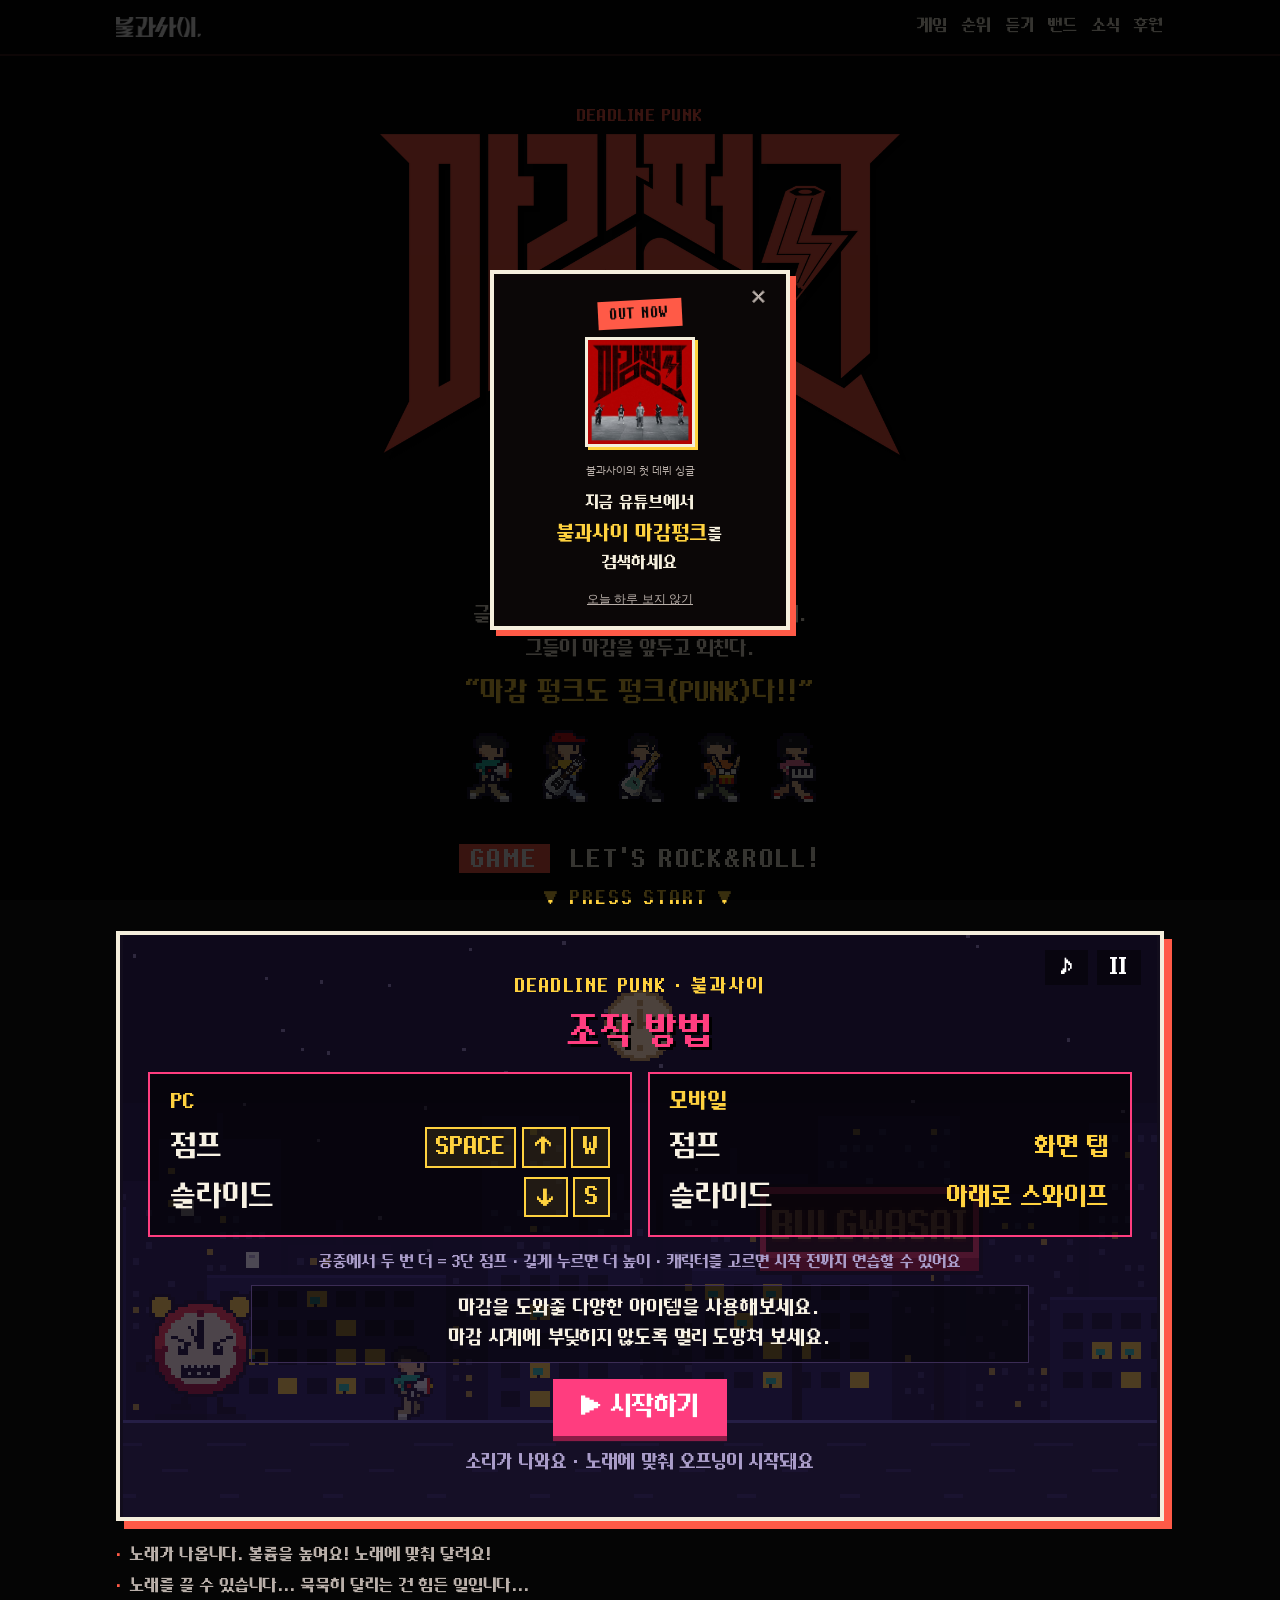
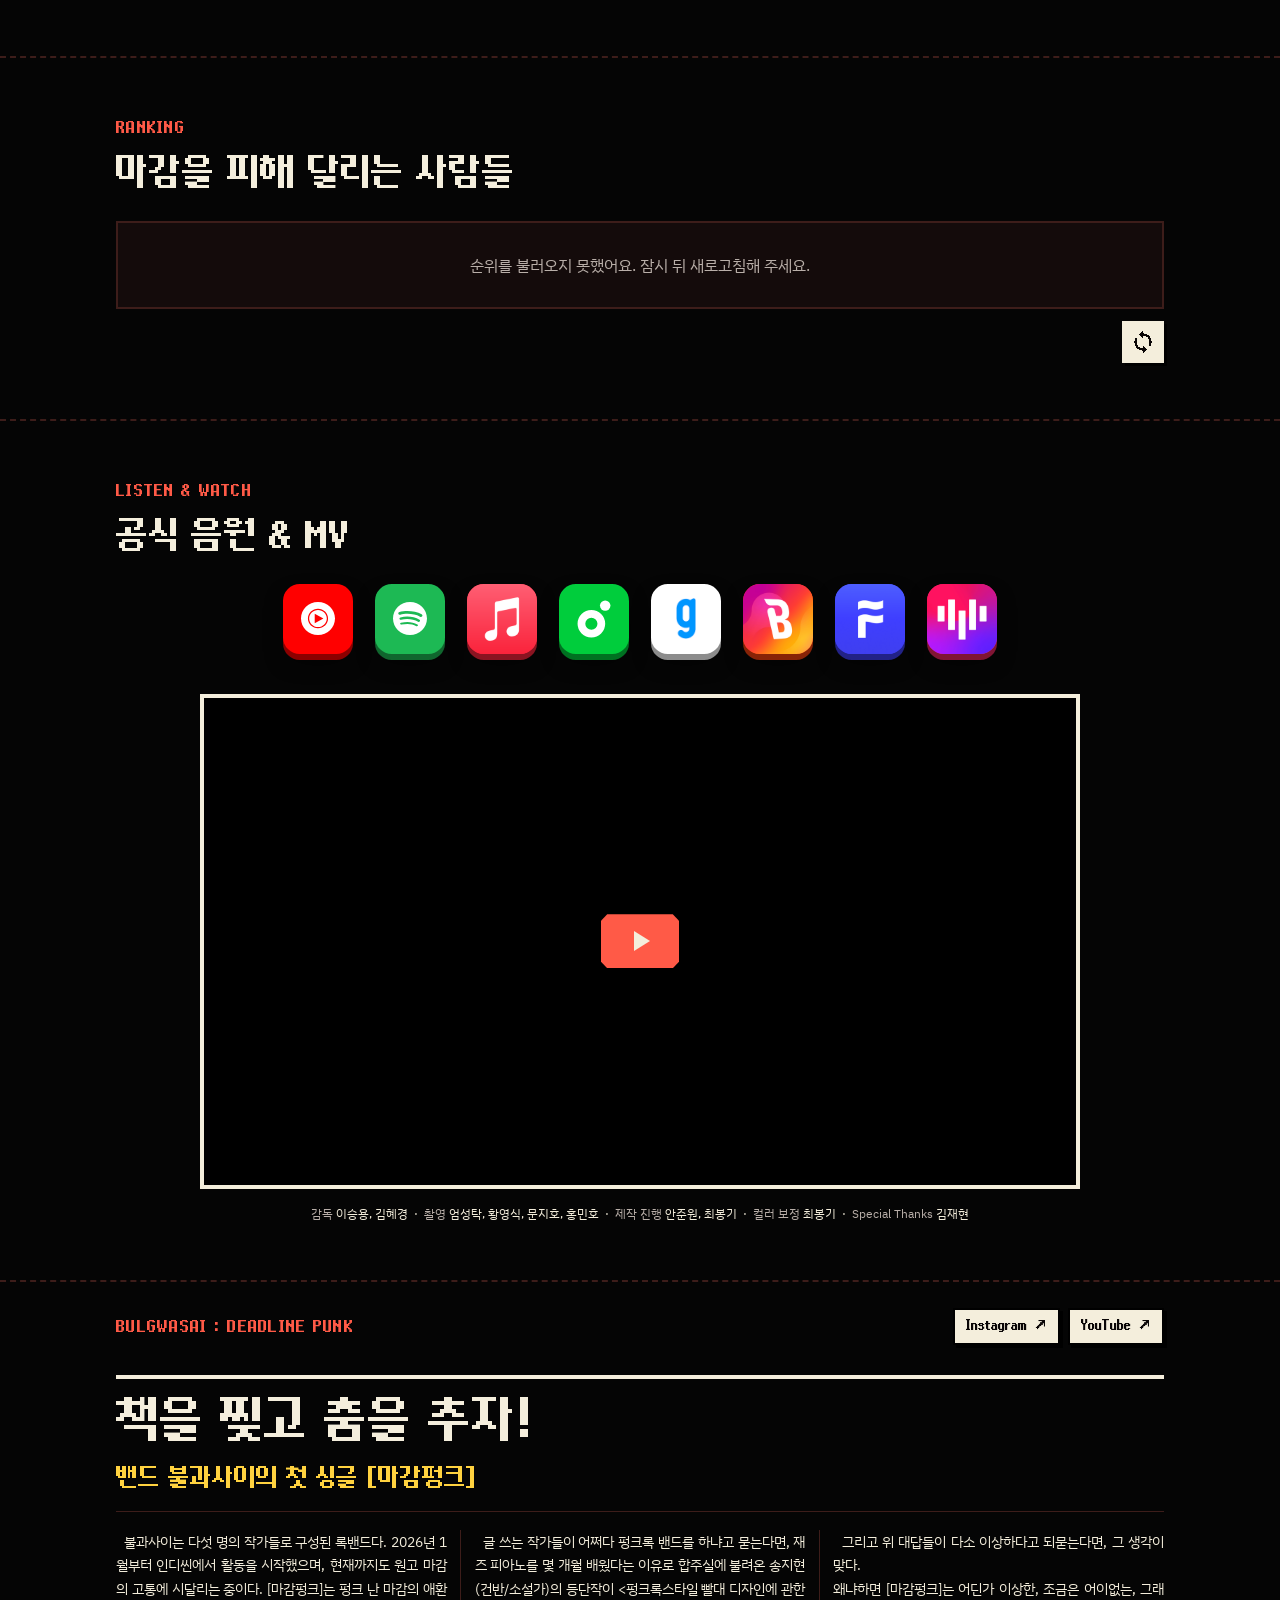
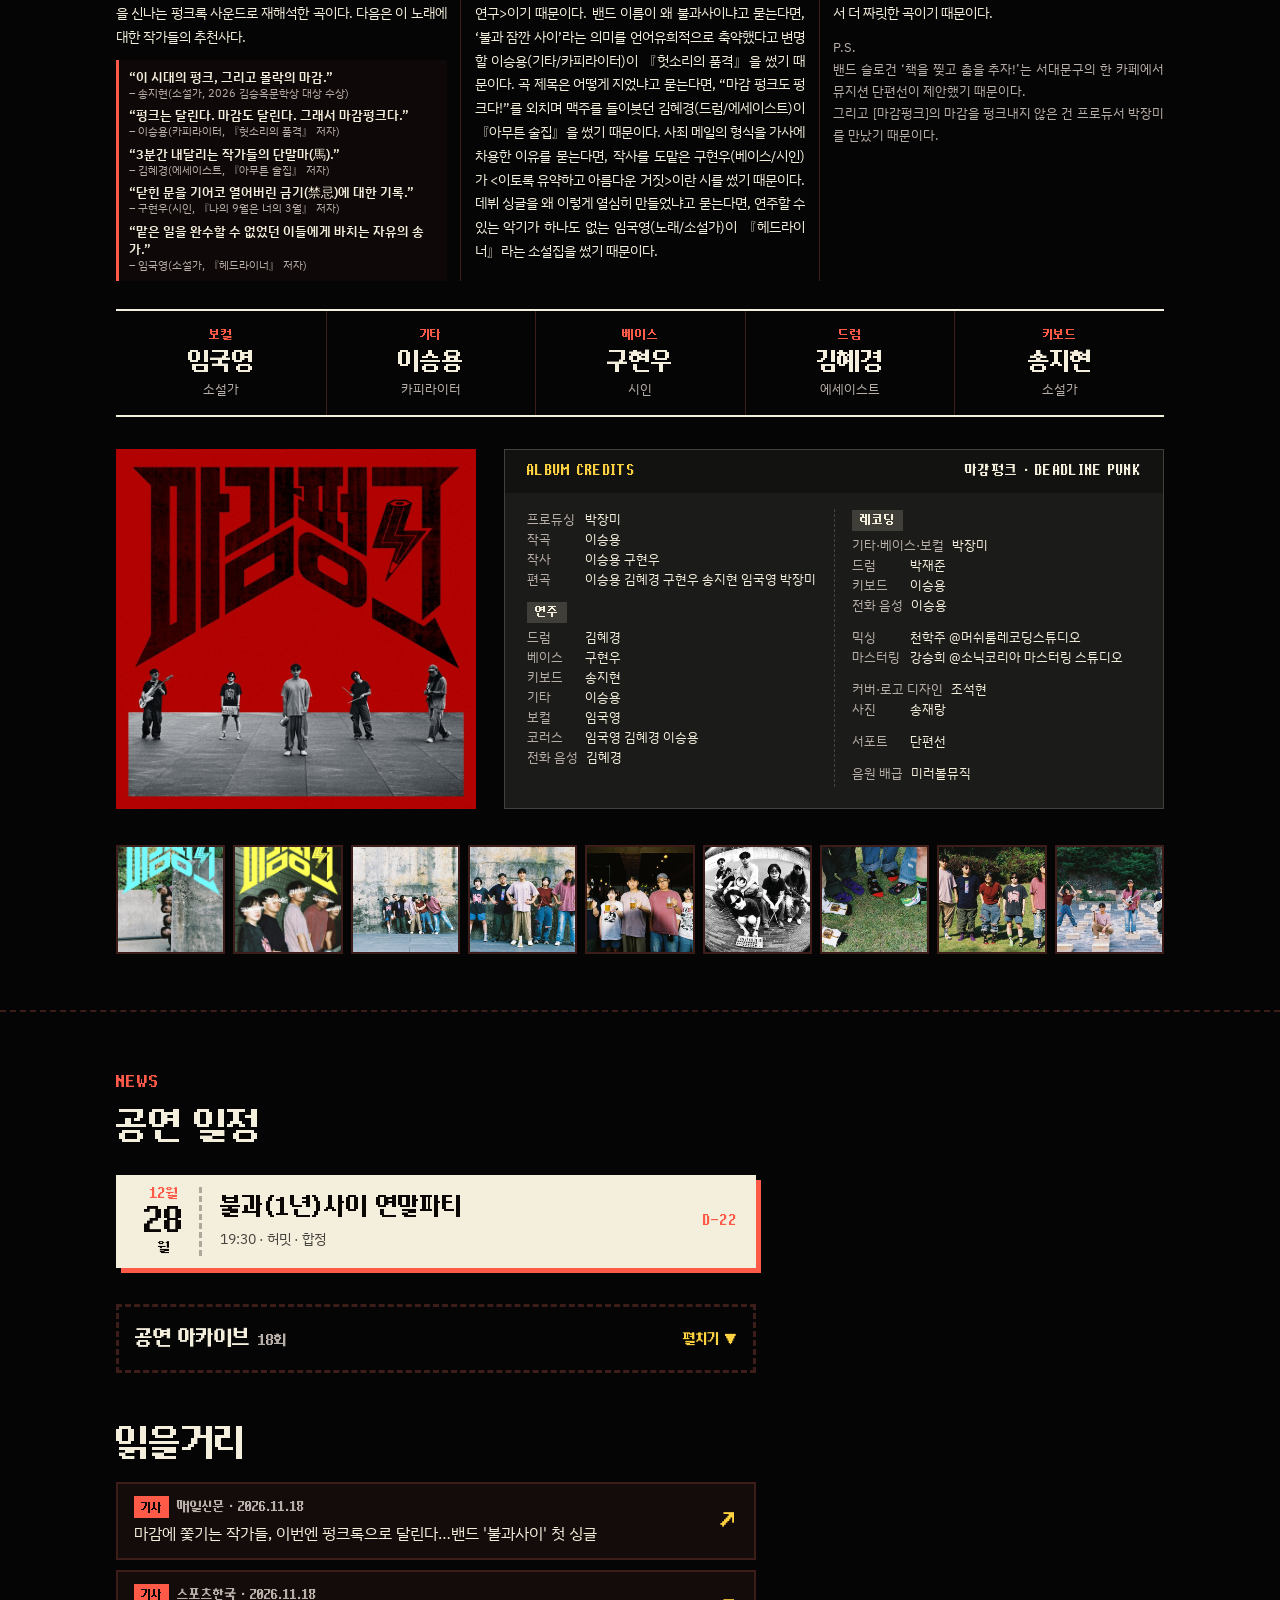
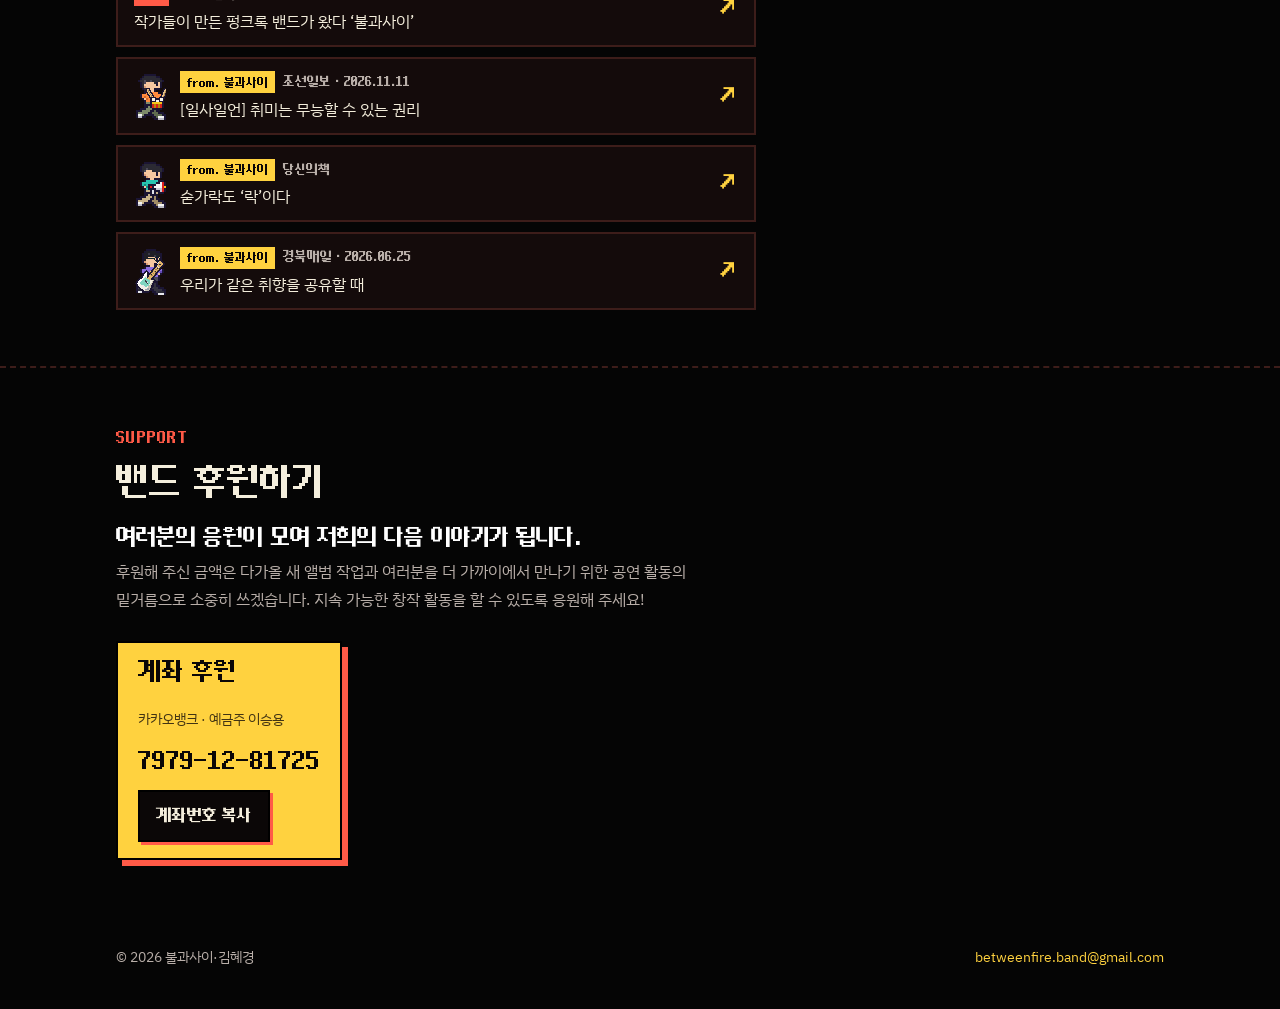
==== commit a7980f0f: "Deploy: archive box dashed border/spacing/stub colors, cache v40 Co-Authored-By: Claude Sonnet 5.5 <" ====
--- a/index.html
+++ b/index.html
@@ -21,7 +21,7 @@
 <link rel="canonical" href="https://bulgwasai.com/">
 <link rel="preload" href="fonts/Mulmaru.woff2" as="font" type="font/woff2" crossorigin>
 <link rel="stylesheet" href="https://fonts.googleapis.com/css2?family=IBM+Plex+Sans+KR:wght@400;600&display=swap">
-<link rel="stylesheet" href="styles.css?v=39">
+<link rel="stylesheet" href="styles.css?v=40">
 </head>
 <body>
 <!--BODY-START-->
@@ -174,8 +174,8 @@
   <button class="lb-btn lb-next" type="button" id="lb-next" aria-label="다음 사진">›</button>
 </div>
 <!--BODY-END-->
-<script src="config.js?v=39"></script>
-<script src="leaderboard.js?v=39"></script>
-<script src="app.js?v=39"></script>
+<script src="config.js?v=40"></script>
+<script src="leaderboard.js?v=40"></script>
+<script src="app.js?v=40"></script>
 </body>
 </html>
--- a/styles.css
+++ b/styles.css
@@ -730,7 +730,8 @@
 
 /* 공연 아카이브 (지난 공연) */
 .fold { max-width: 640px; margin-top: 36px; }
-.fold { border-top: 3px dashed var(--line); }
+.fold { border: 3px dashed var(--line); padding: 0 14px; }
+.fold[open] { padding-bottom: 12px; }
 .fold summary { list-style: none; cursor: pointer; display: flex; align-items: center; justify-content: space-between; gap: 12px; padding: 14px 2px; font-family: var(--f-pixel); font-size: 20px; -webkit-font-smoothing: none; }
 .fold summary::-webkit-details-marker { display: none; }
 .fold summary .cnt { color: var(--muted); font-size: 14px; margin-left: 8px; }
@@ -739,7 +740,7 @@
 .fold[open] summary .tog::after { content: " 접기 ▲"; }
 .stubs > li { display: block; }
 .stubs { list-style: none; margin: 4px 0 8px; padding: 0; display: grid; gap: 10px; }
-.stub { display: grid; grid-template-columns: 96px minmax(0,1fr); background: color-mix(in srgb, var(--paper) 82%, var(--night)); color: var(--ink); box-shadow: 4px 4px 0 var(--line); position: relative; }
+.stub { display: grid; grid-template-columns: 96px minmax(0,1fr); background: var(--paper); color: var(--ink); box-shadow: 4px 4px 0 var(--postit); position: relative; }
 .stub::before, .stub::after { content: ""; position: absolute; left: 90px; width: 12px; height: 12px; border-radius: 50%; background: var(--night); }
 .stub::before { top: -6px; } .stub::after { bottom: -6px; }
 .stub-date { display: flex; flex-direction: column; justify-content: center; align-items: center; padding: 10px 6px; border-right: 3px dashed color-mix(in srgb, var(--ink) 35%, transparent); font-family: var(--f-pixel); -webkit-font-smoothing: none; line-height: 1.2; font-variant-numeric: tabular-nums; }
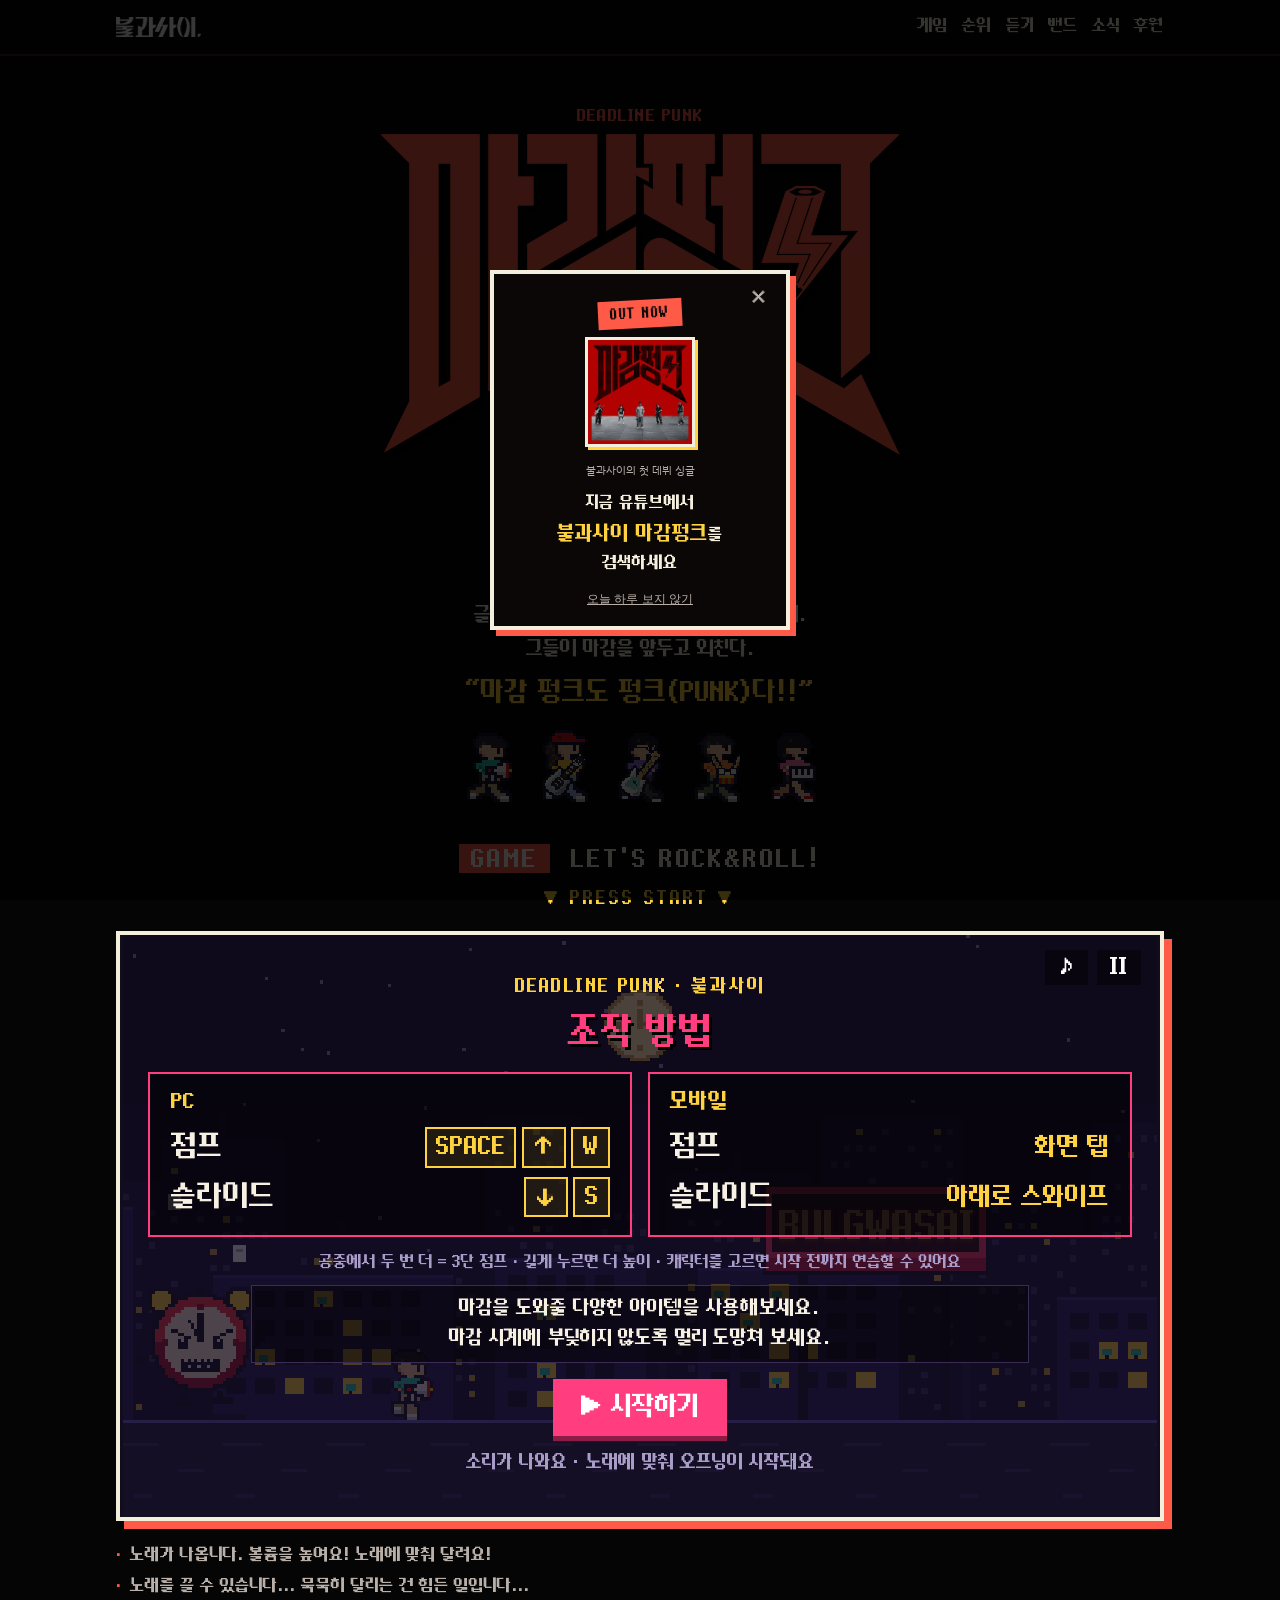
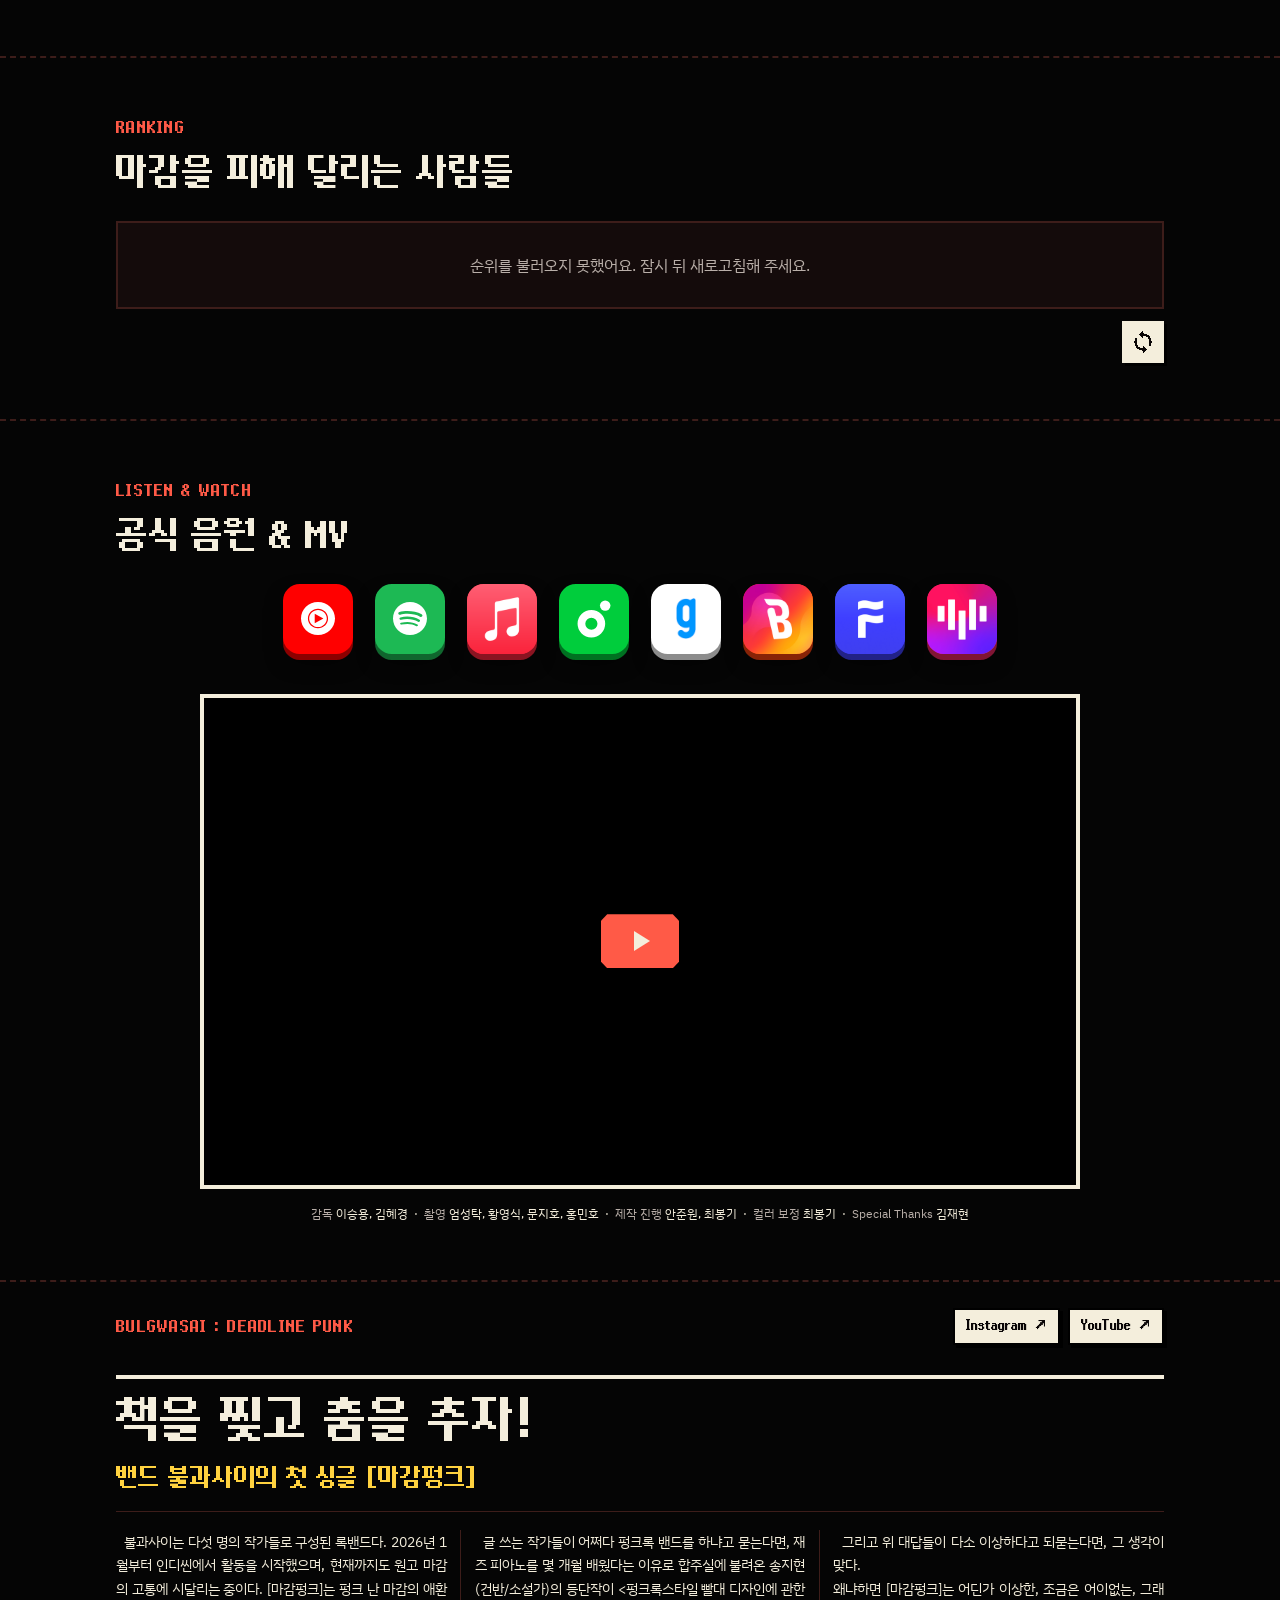
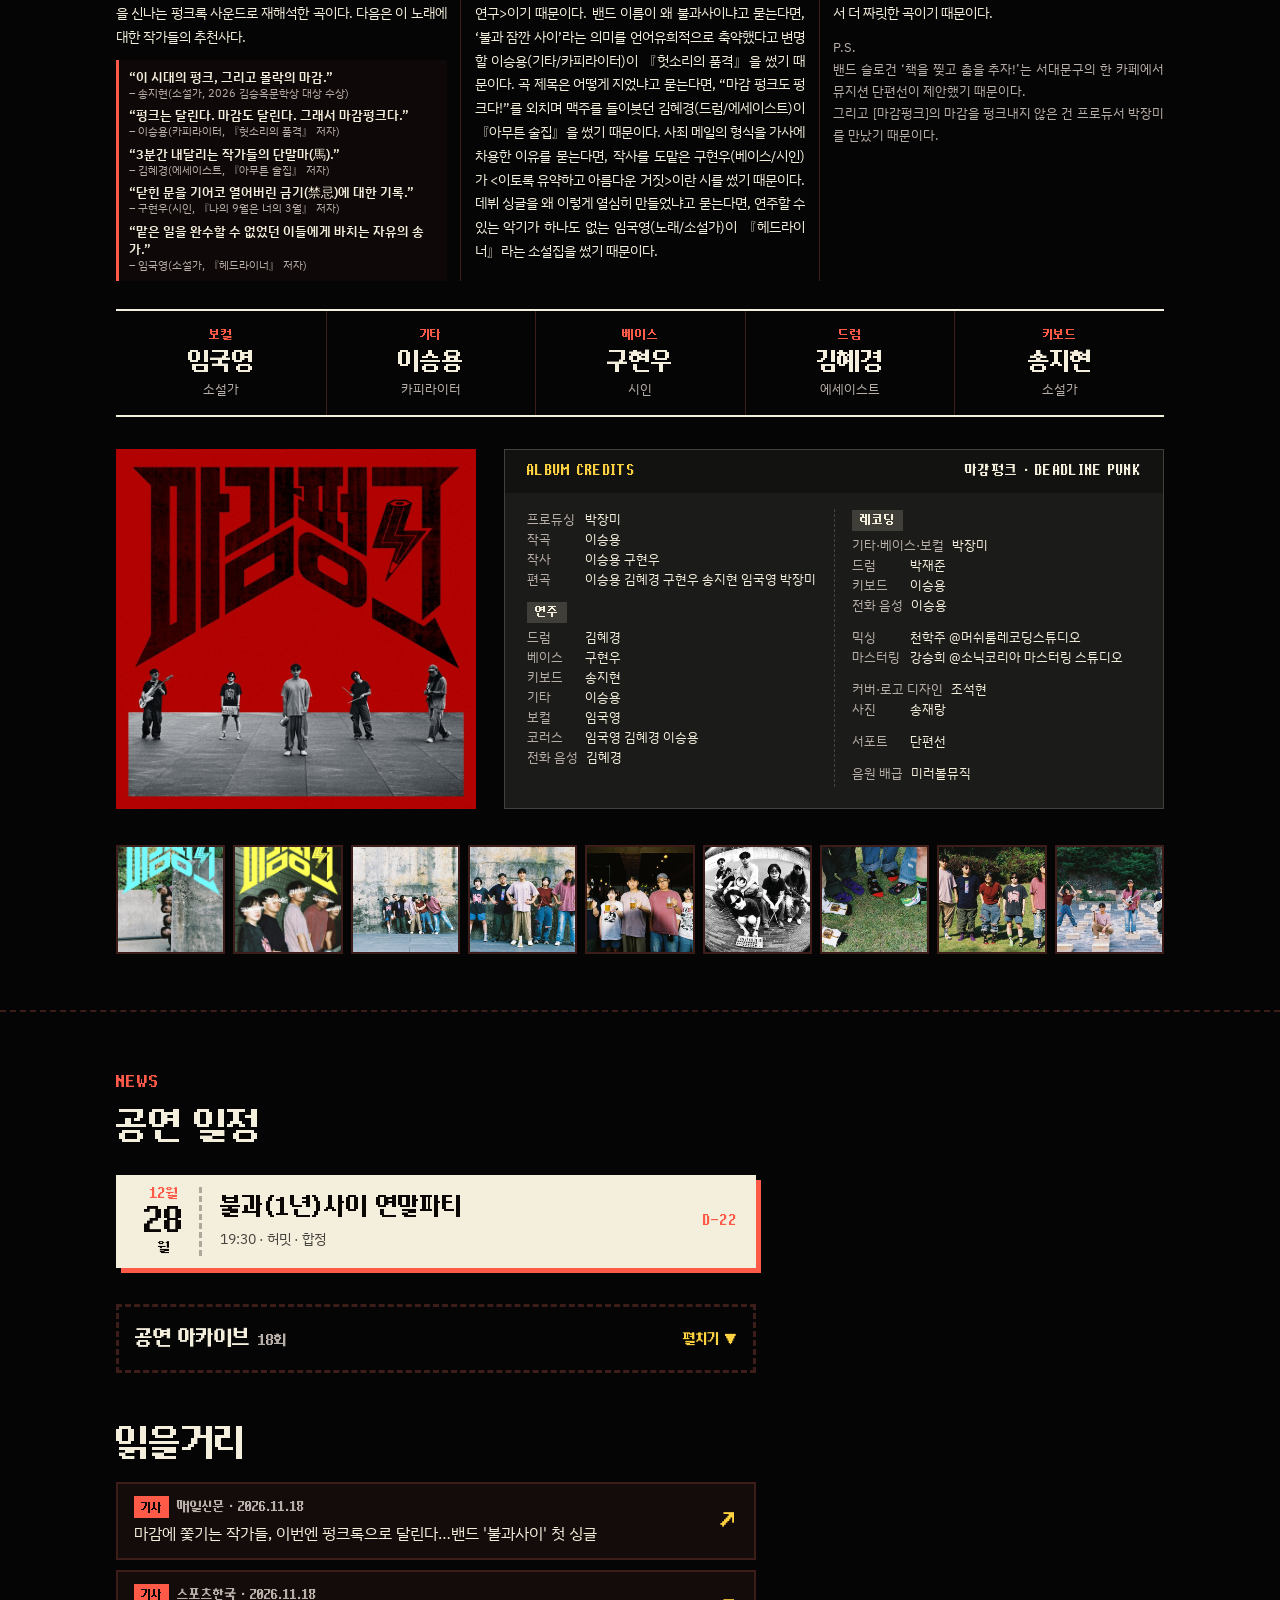
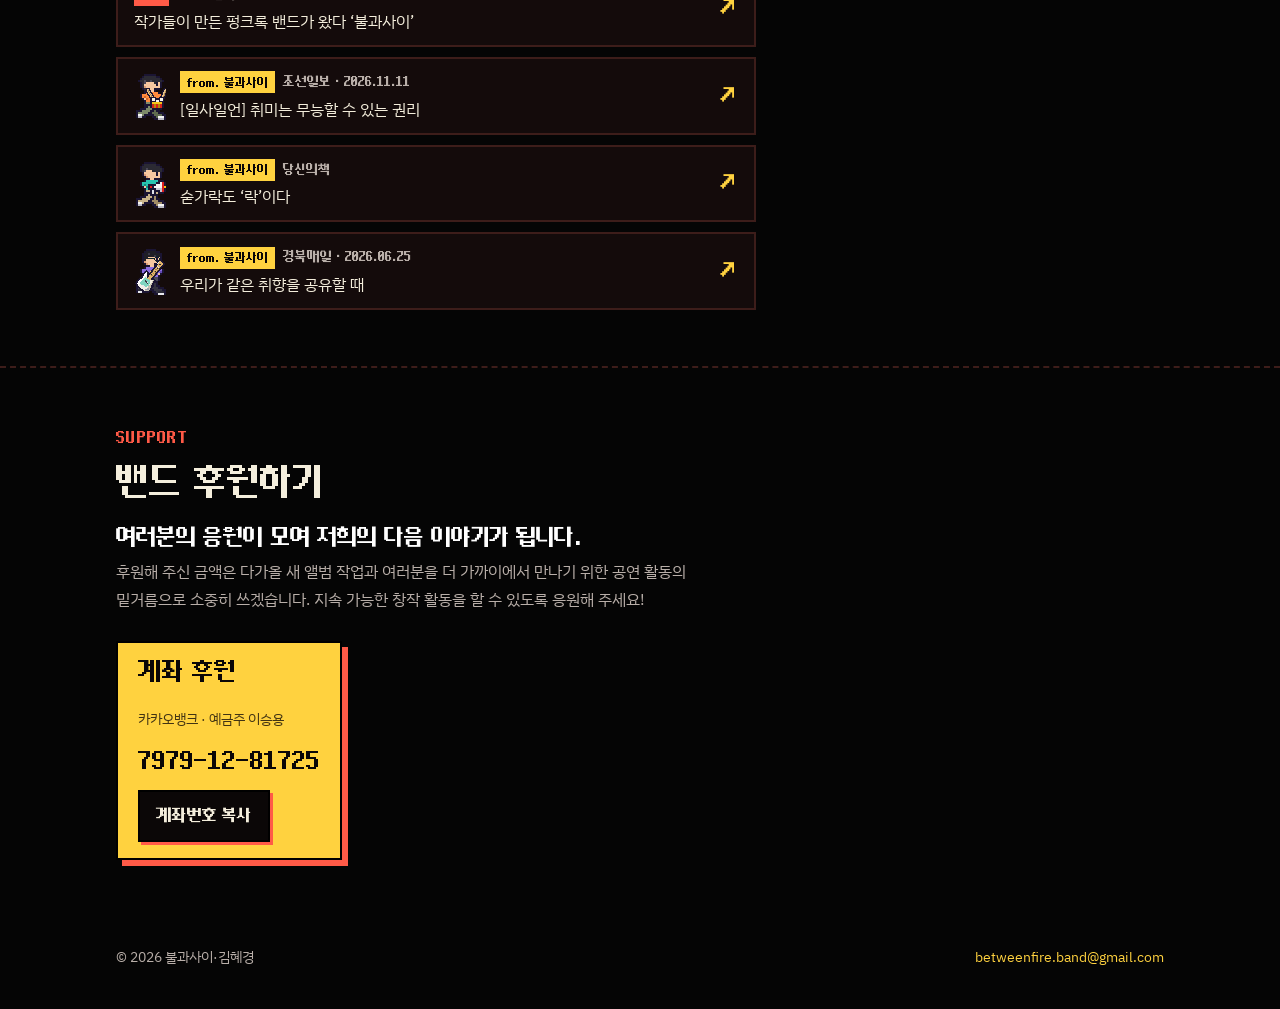
==== commit 10fd9ad5: "Deploy: favicon / tab icons, cache v41 Co-Authored-By: Claude Sonnet 5.5 <noreply@anthropic.com> Cla" ====
--- a/index.html
+++ b/index.html
@@ -4,6 +4,9 @@
 <meta charset="utf-8">
 <meta name="viewport" content="width=device-width, initial-scale=1, viewport-fit=cover">
 <title>불과사이: 마감펑크</title>
+<link rel="icon" href="favicon.ico" sizes="any">
+<link rel="icon" type="image/png" sizes="32x32" href="favicon-32.png">
+<link rel="apple-touch-icon" href="apple-touch-icon.png">
 <meta name="description" content="밴드 불과사이의 첫 데뷔 싱글 '마감펑크' 26/11/20 발매. 마감을 피해 달리는 러너 게임으로 순위를 겨뤄 보세요.">
 <meta property="og:title" content="불과사이: 마감펑크">
 <meta property="og:description" content="밴드 불과사이의 첫 데뷔 싱글 '마감펑크' 11.20 공개">
@@ -21,7 +24,7 @@
 <link rel="canonical" href="https://bulgwasai.com/">
 <link rel="preload" href="fonts/Mulmaru.woff2" as="font" type="font/woff2" crossorigin>
 <link rel="stylesheet" href="https://fonts.googleapis.com/css2?family=IBM+Plex+Sans+KR:wght@400;600&display=swap">
-<link rel="stylesheet" href="styles.css?v=40">
+<link rel="stylesheet" href="styles.css?v=41">
 </head>
 <body>
 <!--BODY-START-->
@@ -174,8 +177,8 @@
   <button class="lb-btn lb-next" type="button" id="lb-next" aria-label="다음 사진">›</button>
 </div>
 <!--BODY-END-->
-<script src="config.js?v=40"></script>
-<script src="leaderboard.js?v=40"></script>
-<script src="app.js?v=40"></script>
+<script src="config.js?v=41"></script>
+<script src="leaderboard.js?v=41"></script>
+<script src="app.js?v=41"></script>
 </body>
 </html>
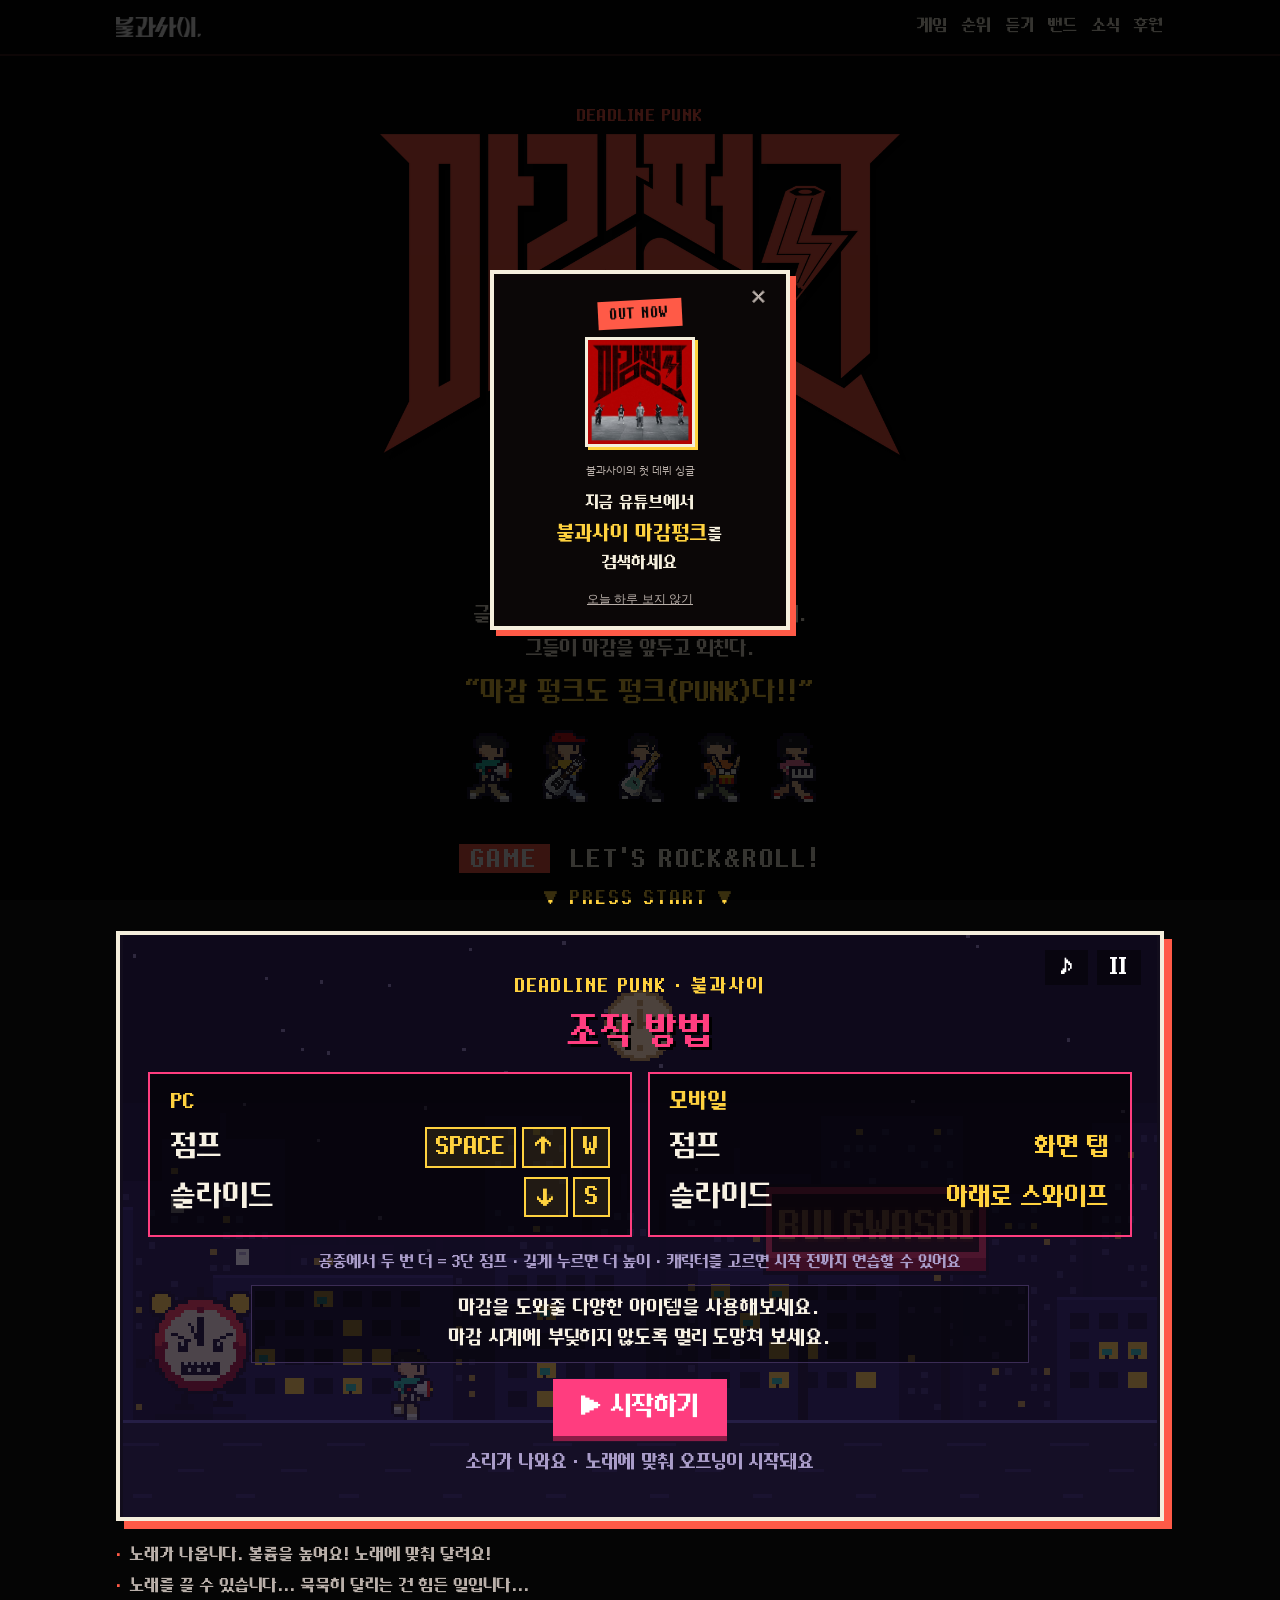
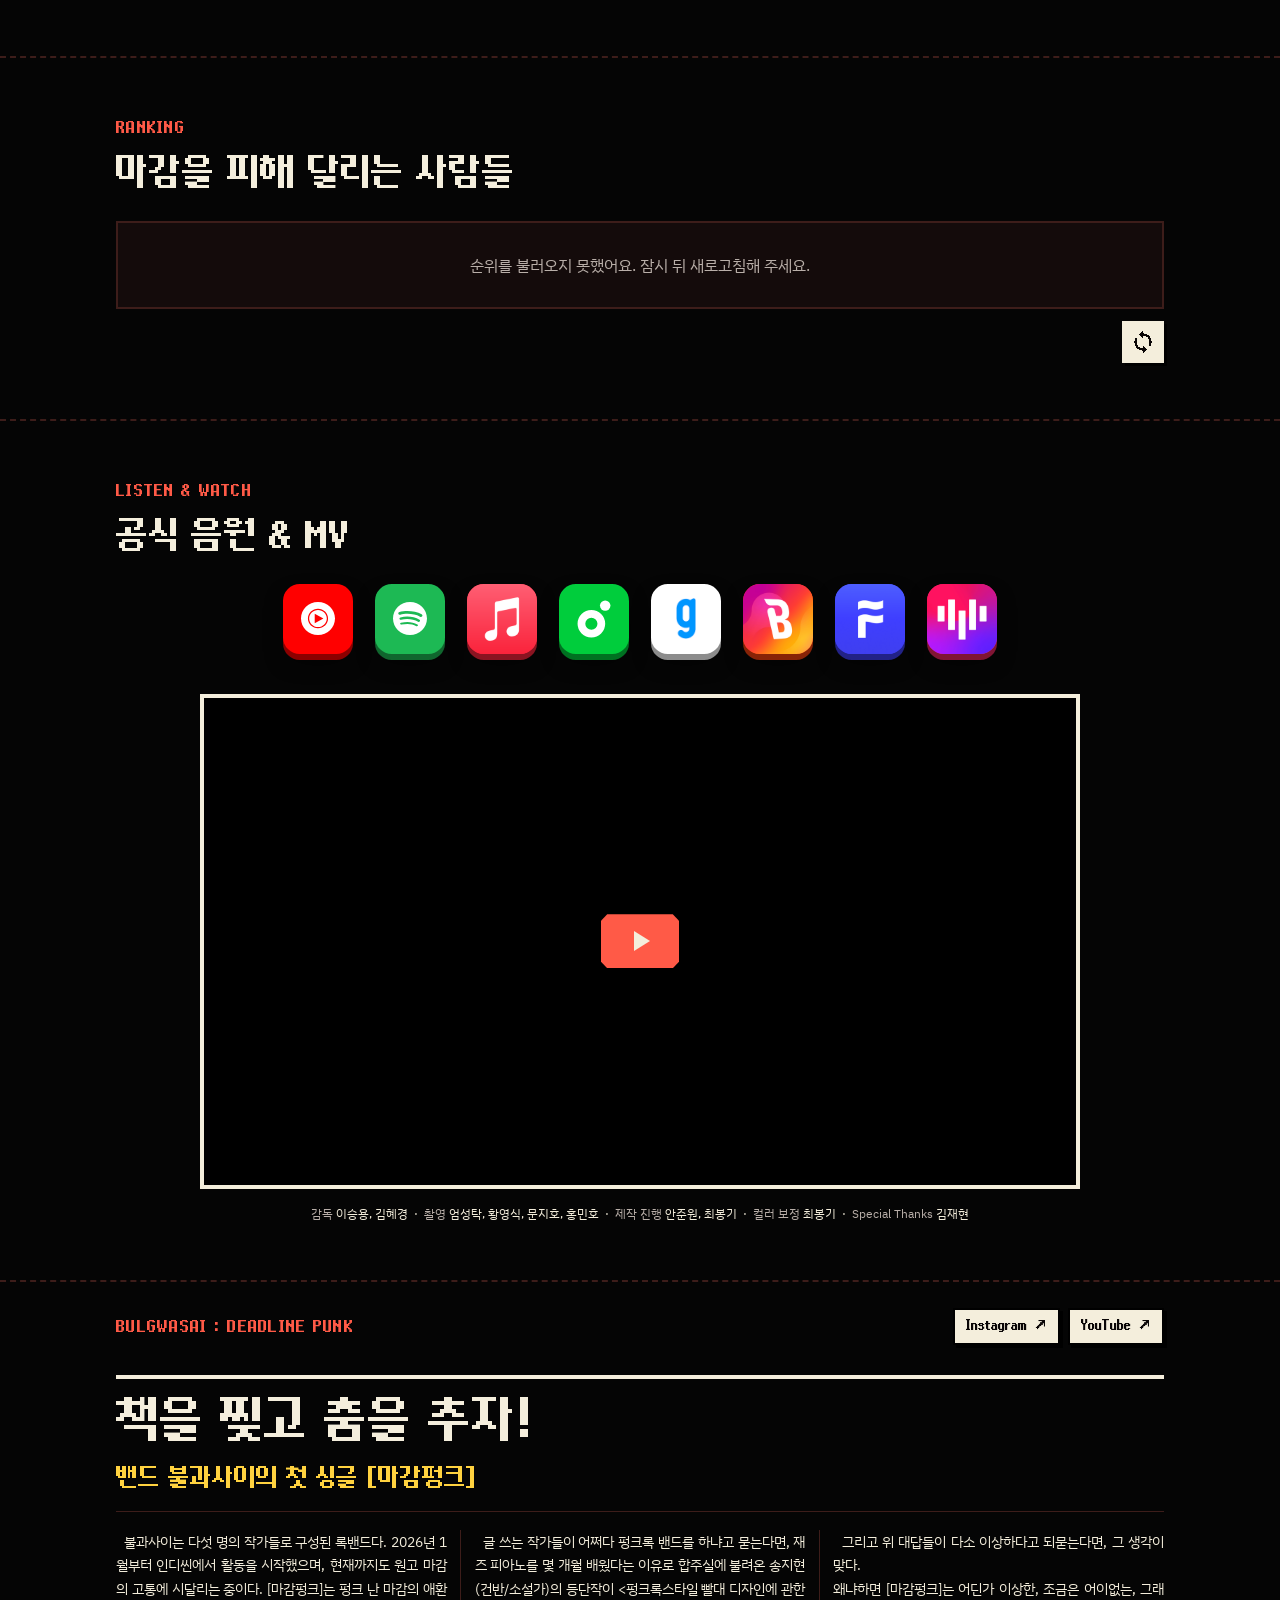
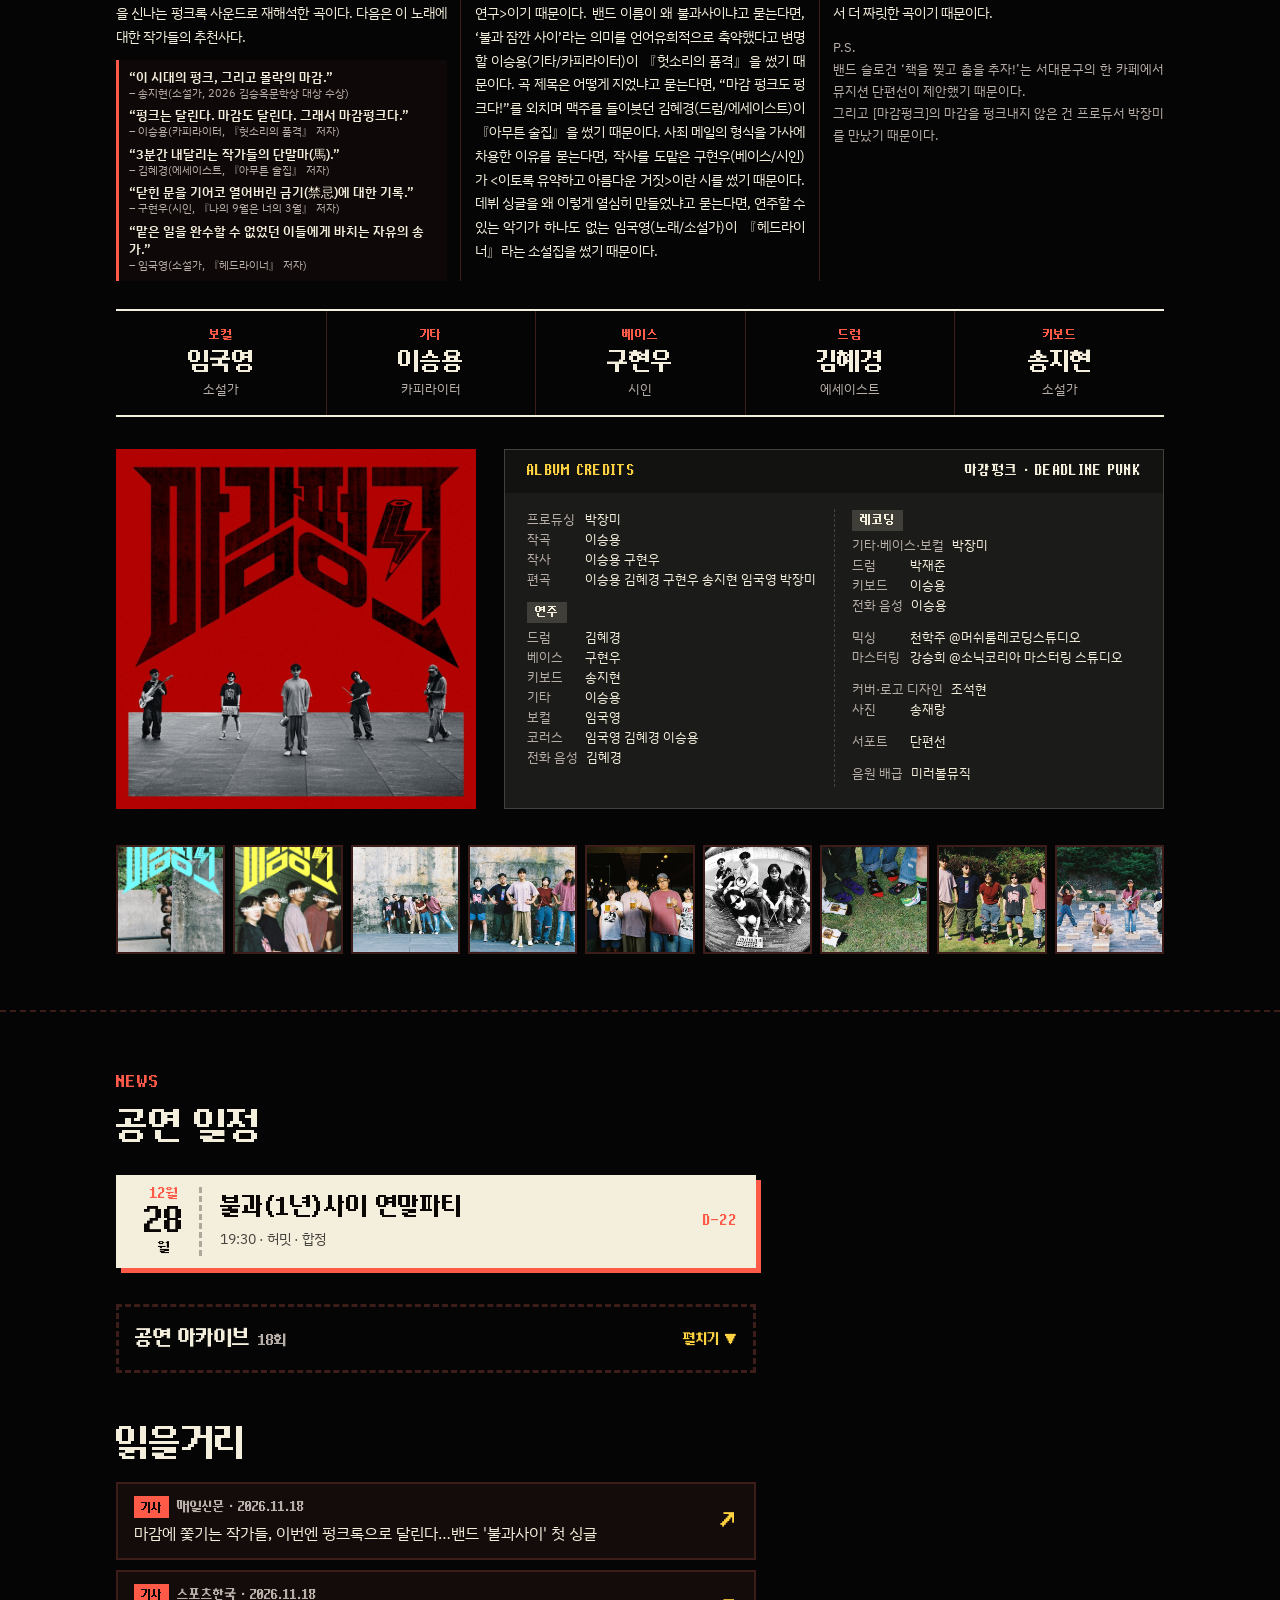
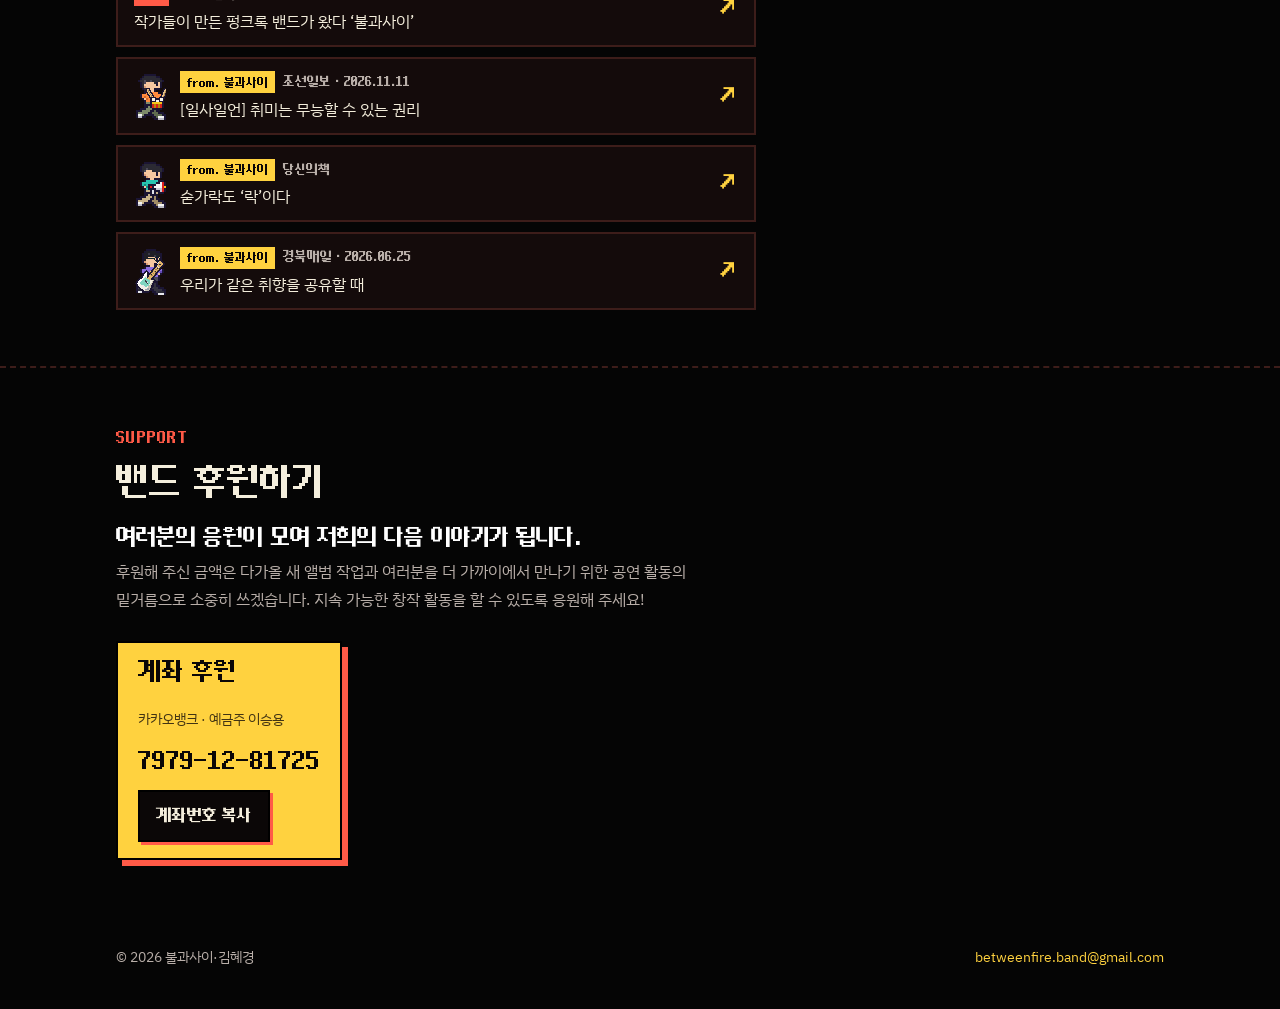
==== commit e06ab53e: "Deploy: leaderboard own-row style fix, cache v42 Co-Authored-By: Claude Sonnet 5.5 <noreply@anthropi" ====
--- a/index.html
+++ b/index.html
@@ -24,7 +24,7 @@
 <link rel="canonical" href="https://bulgwasai.com/">
 <link rel="preload" href="fonts/Mulmaru.woff2" as="font" type="font/woff2" crossorigin>
 <link rel="stylesheet" href="https://fonts.googleapis.com/css2?family=IBM+Plex+Sans+KR:wght@400;600&display=swap">
-<link rel="stylesheet" href="styles.css?v=41">
+<link rel="stylesheet" href="styles.css?v=42">
 </head>
 <body>
 <!--BODY-START-->
@@ -177,8 +177,8 @@
   <button class="lb-btn lb-next" type="button" id="lb-next" aria-label="다음 사진">›</button>
 </div>
 <!--BODY-END-->
-<script src="config.js?v=41"></script>
-<script src="leaderboard.js?v=41"></script>
-<script src="app.js?v=41"></script>
+<script src="config.js?v=42"></script>
+<script src="leaderboard.js?v=42"></script>
+<script src="app.js?v=42"></script>
 </body>
 </html>
--- a/styles.css
+++ b/styles.css
@@ -628,7 +628,8 @@
 .board tr.tier2 .rank { color: var(--overdue); }
 .board tr.tier3 .rank { color: var(--postit); }
 .board tr.tier4 .rank { color: #7dffb8; }
-.board tr.mine td { background: color-mix(in srgb, var(--paper) 10%, transparent); box-shadow: inset 3px 0 0 var(--paper); }
+.board tr.mine td { background: color-mix(in srgb, var(--paper) 10%, transparent); box-shadow: none; }
+.board tr.mine td:first-child { box-shadow: inset 3px 0 0 var(--paper); }
 
 /* 순위표 페이지 넘기기 (10명씩) */
 .board-pager { display: flex; flex-wrap: wrap; justify-content: center; gap: 6px; padding: 10px; border-top: 1px dashed var(--line); }
